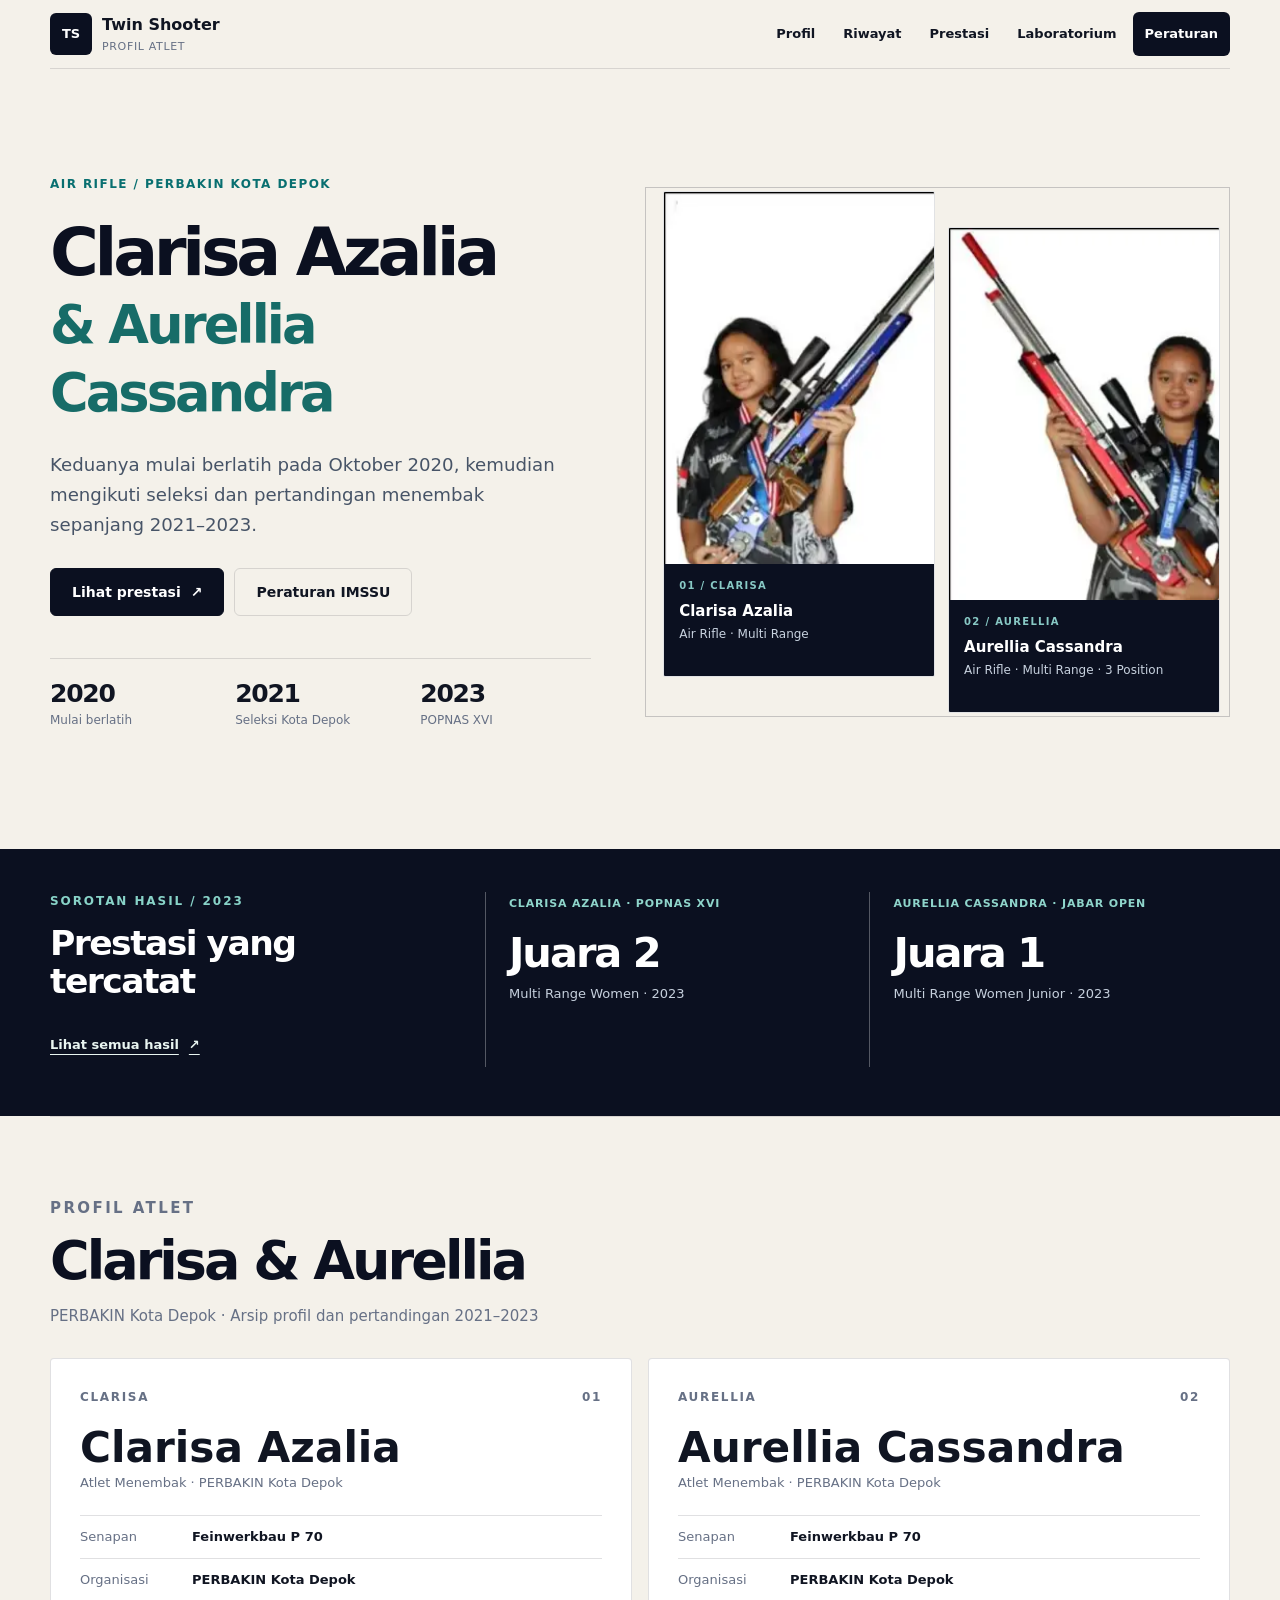
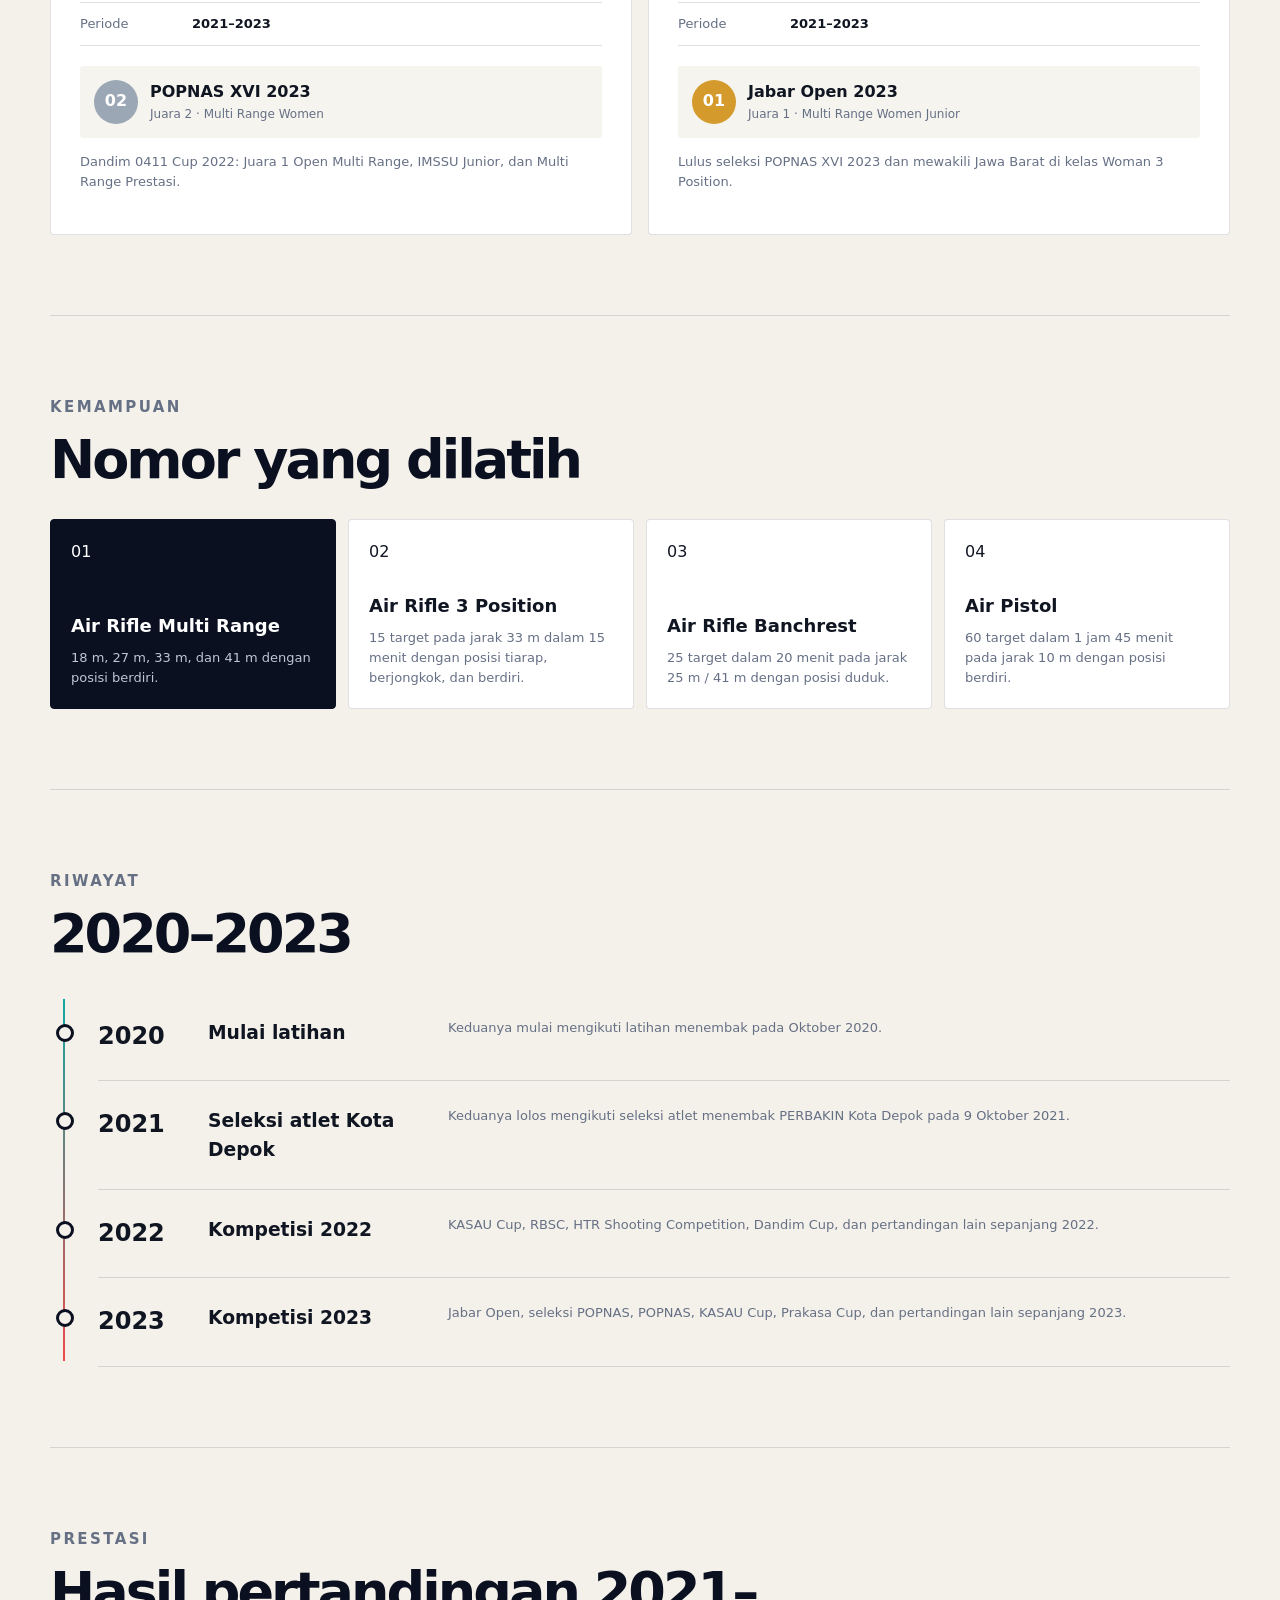
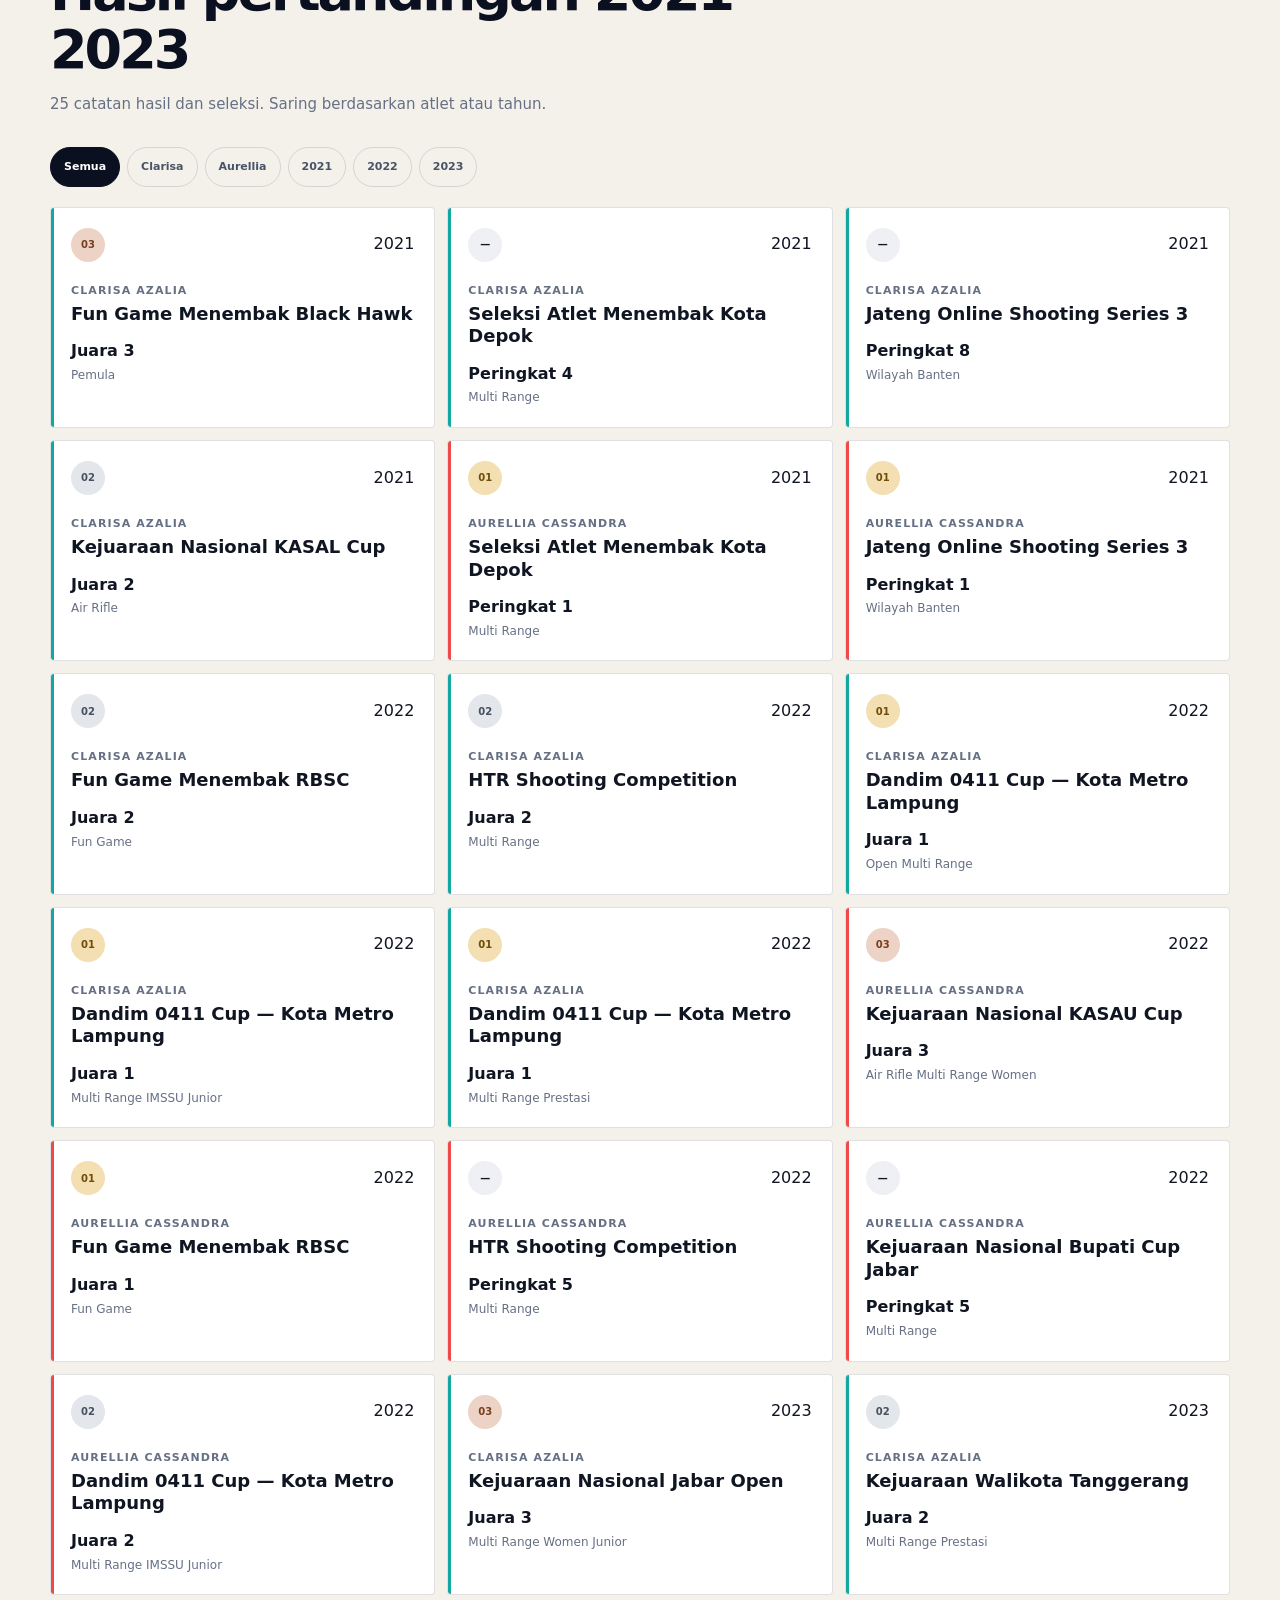
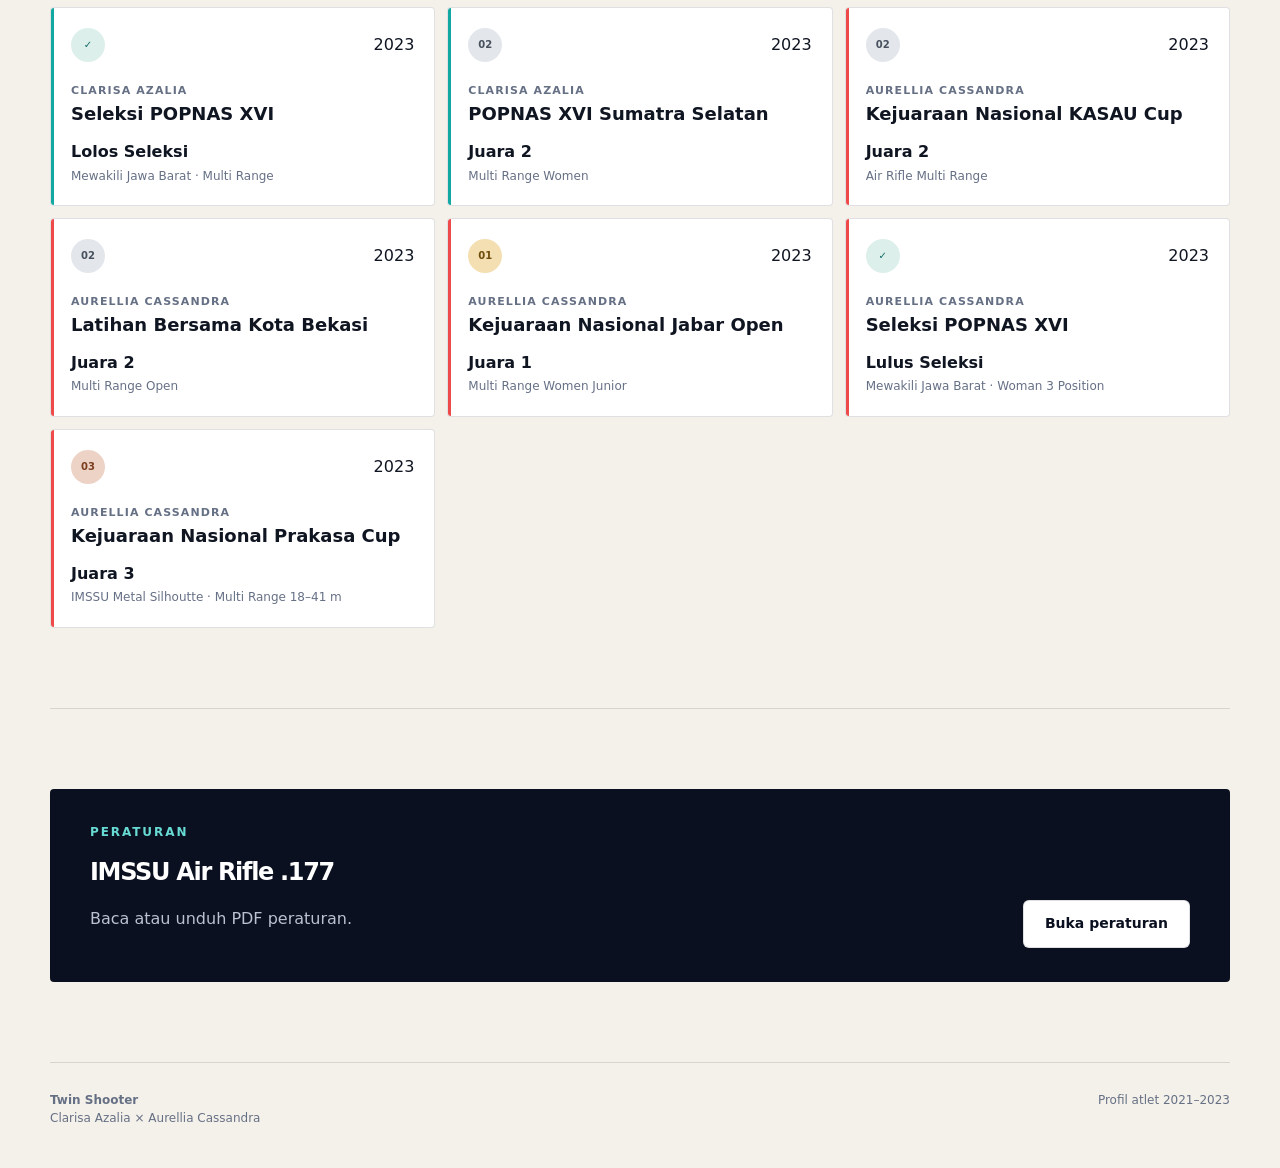
==== index.html @ f69deb71 "Add accessible Twin Shooter educational lab as a separate page" ====
<!doctype html>
<html lang="id">
<head>
  <meta charset="utf-8" />
  <meta name="viewport" content="width=device-width,initial-scale=1" />
  <meta name="theme-color" content="#0b1020" />
  <meta name="description" content="Twin Shooter — profil Clarisa Azalia dan Aurellia Cassandra, perjalanan dan prestasi Air Rifle 2021–2023." />
  <title>Twin Shooter | Clarisa Azalia &amp; Aurellia Cassandra — Air Rifle</title>
  <meta name="robots" content="index,follow,max-image-preview:large" />
  <link rel="canonical" href="https://twinshooter.vercel.app/" />
  <link rel="icon" type="image/svg+xml" href="/favicon.svg" />
  <meta property="og:type" content="website" />
  <meta property="og:locale" content="id_ID" />
  <meta property="og:site_name" content="Twin Shooter" />
  <meta property="og:title" content="Twin Shooter | Clarisa Azalia &amp; Aurellia Cassandra" />
  <meta property="og:description" content="Profil dan prestasi menembak Clarisa Azalia dan Aurellia Cassandra dari PERBAKIN Kota Depok, periode 2021–2023." />
  <meta property="og:url" content="https://twinshooter.vercel.app/" />
  <meta property="og:image" content="https://twinshooter.vercel.app/assets/twin-shooter-og.png" />
  <meta property="og:image:width" content="1200" />
  <meta property="og:image:height" content="630" />
  <meta property="og:image:alt" content="Twin Shooter — Clarisa Azalia dan Aurellia Cassandra" />
  <meta name="twitter:card" content="summary_large_image" />
  <meta name="twitter:title" content="Twin Shooter | Clarisa Azalia &amp; Aurellia Cassandra" />
  <meta name="twitter:description" content="Profil dan prestasi menembak Clarisa Azalia dan Aurellia Cassandra, periode 2021–2023." />
  <meta name="twitter:image" content="https://twinshooter.vercel.app/assets/twin-shooter-og.png" />
  <link rel="preload" as="image" type="image/webp" href="/assets/clarisa.webp" fetchpriority="high" />
  <script type="application/ld+json">{"@context":"https://schema.org","@graph":[{"@type":"WebSite","@id":"https://twinshooter.vercel.app/#website","url":"https://twinshooter.vercel.app/","name":"Twin Shooter","inLanguage":"id-ID"},{"@type":"AboutPage","@id":"https://twinshooter.vercel.app/#about","url":"https://twinshooter.vercel.app/","name":"Twin Shooter — Clarisa Azalia & Aurellia Cassandra","inLanguage":"id-ID","isPartOf":{"@id":"https://twinshooter.vercel.app/#website"},"about":[{"@id":"https://twinshooter.vercel.app/#clarisa"},{"@id":"https://twinshooter.vercel.app/#aurellia"}]},{"@type":"Person","@id":"https://twinshooter.vercel.app/#clarisa","name":"Clarisa Azalia","affiliation":{"@type":"Organization","name":"PERBAKIN Kota Depok"},"knowsAbout":"Air Rifle Multi Range"},{"@type":"Person","@id":"https://twinshooter.vercel.app/#aurellia","name":"Aurellia Cassandra","affiliation":{"@type":"Organization","name":"PERBAKIN Kota Depok"},"knowsAbout":["Air Rifle Multi Range","Air Rifle 3 Position"]}]}</script>
  <link rel="stylesheet" href="/site.css" />
  <link rel="stylesheet" href="/profile.css" />
  
</head>
<body>
  <a class="skip-link" href="#main-content">Lewati navigasi</a>
  <header class="header wrap">
    <a class="brand" href="/"><span class="mark">TS</span><span><strong>Twin Shooter</strong><small>Profil Atlet</small></span></a>
    <nav class="nav"><a href="#athletes">Profil</a><a href="#journey">Riwayat</a><a href="#achievements">Prestasi</a><a href="/lab">Laboratorium</a><a class="rules" href="/rules">Peraturan</a></nav>
  </header>

  <main id="main-content">
    <section class="hero wrap" aria-labelledby="hero-title">
      <div class="hero-copy">
        <p class="kicker">AIR RIFLE / PERBAKIN KOTA DEPOK</p>
        <h1 id="hero-title">Clarisa Azalia<br><span>&amp; Aurellia Cassandra</span></h1>
        <p class="lead">Keduanya mulai berlatih pada Oktober 2020, kemudian mengikuti seleksi dan pertandingan menembak sepanjang 2021–2023.</p>
        <div class="actions">
          <a class="btn primary" href="#achievements">Lihat prestasi <span aria-hidden="true">↗</span></a>
          <a class="btn" href="/rules">Peraturan IMSSU</a>
        </div>
        <div class="facts" aria-label="Ringkasan perjalanan atlet">
          <div><b>2020</b><span>Mulai berlatih</span></div>
          <div><b>2021</b><span>Seleksi Kota Depok</span></div>
          <div><b>2023</b><span>POPNAS XVI</span></div>
        </div>
      </div>

      <div class="duo" aria-label="Foto Clarisa dan Aurellia">
        <article class="athlete first">
          <div class="photo"><img src="/assets/clarisa.webp" width="260" height="359" fetchpriority="high" decoding="async" alt="Clarisa Azalia memegang air rifle"></div>
          <div class="cap"><span class="photo-index">01 / CLARISA</span><strong>Clarisa Azalia</strong><small>Air Rifle · Multi Range</small></div>
        </article>
        <article class="athlete">
          <div class="photo"><img src="/assets/aurellia.webp" width="260" height="359" decoding="async" alt="Aurellia Cassandra memegang air rifle"></div>
          <div class="cap"><span class="photo-index">02 / AURELLIA</span><strong>Aurellia Cassandra</strong><small>Air Rifle · Multi Range · 3 Position</small></div>
        </article>
      </div>
    </section>

    <section class="band" aria-labelledby="featured-title">
      <div class="wrap band-layout">
        <div class="band-heading">
          <p class="kicker">SOROTAN HASIL / 2023</p>
          <h2 id="featured-title">Prestasi yang tercatat</h2>
          <a class="band-link" href="#achievements">Lihat semua hasil <span aria-hidden="true">↗</span></a>
        </div>
        <div class="band-features">
          <article class="band-feature">
            <p class="feature-label">CLARISA AZALIA · POPNAS XVI</p>
            <p class="feature-result">Juara 2</p>
            <p class="feature-class">Multi Range Women · 2023</p>
          </article>
          <article class="band-feature">
            <p class="feature-label">AURELLIA CASSANDRA · JABAR OPEN</p>
            <p class="feature-result">Juara 1</p>
            <p class="feature-class">Multi Range Women Junior · 2023</p>
          </article>
        </div>
      </div>
    </section>

    <section id="athletes" class="section wrap">
      <div class="heading"><p class="kicker">PROFIL ATLET</p><h2>Clarisa &amp; Aurellia</h2><p>PERBAKIN Kota Depok · Arsip profil dan pertandingan 2021–2023</p></div>
      <div class="cards2">
        <article class="profile"><div class="top"><span>CLARISA</span><span>01</span></div><h3>Clarisa Azalia</h3><p class="role">Atlet Menembak · PERBAKIN Kota Depok</p><div class="meta"><div><span>Senapan</span><strong>Feinwerkbau P 70</strong></div><div><span>Organisasi</span><strong>PERBAKIN Kota Depok</strong></div><div><span>Periode</span><strong>2021–2023</strong></div></div><div class="highlight"><span class="medal silver">02</span><div><strong>POPNAS XVI 2023</strong><small>Juara 2 · Multi Range Women</small></div></div><p class="note">Dandim 0411 Cup 2022: Juara 1 Open Multi Range, IMSSU Junior, dan Multi Range Prestasi.</p></article>
        <article class="profile"><div class="top"><span>AURELLIA</span><span>02</span></div><h3>Aurellia Cassandra</h3><p class="role">Atlet Menembak · PERBAKIN Kota Depok</p><div class="meta"><div><span>Senapan</span><strong>Feinwerkbau P 70</strong></div><div><span>Organisasi</span><strong>PERBAKIN Kota Depok</strong></div><div><span>Periode</span><strong>2021–2023</strong></div></div><div class="highlight"><span class="medal gold">01</span><div><strong>Jabar Open 2023</strong><small>Juara 1 · Multi Range Women Junior</small></div></div><p class="note">Lulus seleksi POPNAS XVI 2023 dan mewakili Jawa Barat di kelas Woman 3 Position.</p></article>
      </div>
    </section>

    <section class="section wrap">
      <div class="heading"><p class="kicker">KEMAMPUAN</p><h2>Nomor yang dilatih</h2></div>
      <div class="disciplines">
        <article class="discipline main"><span>01</span><b>Air Rifle Multi Range</b><p>18 m, 27 m, 33 m, dan 41 m dengan posisi berdiri.</p></article>
        <article class="discipline"><span>02</span><b>Air Rifle 3 Position</b><p>15 target pada jarak 33 m dalam 15 menit dengan posisi tiarap, berjongkok, dan berdiri.</p></article>
        <article class="discipline"><span>03</span><b>Air Rifle Banchrest</b><p>25 target dalam 20 menit pada jarak 25 m / 41 m dengan posisi duduk.</p></article>
        <article class="discipline"><span>04</span><b>Air Pistol</b><p>60 target dalam 1 jam 45 menit pada jarak 10 m dengan posisi berdiri.</p></article>
      </div>
    </section>

    <section id="journey" class="section wrap">
      <div class="heading"><p class="kicker">RIWAYAT</p><h2>2020–2023</h2></div>
      <div class="journey">
        <article class="step"><b>2020</b><h3>Mulai latihan</h3><p>Keduanya mulai mengikuti latihan menembak pada Oktober 2020.</p></article>
        <article class="step"><b>2021</b><h3>Seleksi atlet Kota Depok</h3><p>Keduanya lolos mengikuti seleksi atlet menembak PERBAKIN Kota Depok pada 9 Oktober 2021.</p></article>
        <article class="step"><b>2022</b><h3>Kompetisi 2022</h3><p>KASAU Cup, RBSC, HTR Shooting Competition, Dandim Cup, dan pertandingan lain sepanjang 2022.</p></article>
        <article class="step"><b>2023</b><h3>Kompetisi 2023</h3><p>Jabar Open, seleksi POPNAS, POPNAS, KASAU Cup, Prakasa Cup, dan pertandingan lain sepanjang 2023.</p></article>
      </div>
    </section>

    <section id="achievements" class="section wrap">
      <div class="heading"><p class="kicker">PRESTASI</p><h2>Hasil pertandingan 2021–2023</h2><p>25 catatan hasil dan seleksi. Saring berdasarkan atlet atau tahun.</p></div>
      <div class="filters" role="group" aria-label="Filter prestasi"><button type="button" class="filter active" data-filter="all" aria-pressed="true">Semua</button><button type="button" class="filter" data-filter="clarisa" aria-pressed="false">Clarisa</button><button type="button" class="filter" data-filter="aurellia" aria-pressed="false">Aurellia</button><button type="button" class="filter" data-filter="2021" aria-pressed="false">2021</button><button type="button" class="filter" data-filter="2022" aria-pressed="false">2022</button><button type="button" class="filter" data-filter="2023" aria-pressed="false">2023</button></div>
      <p class="sr-only" id="results-status" role="status" aria-live="polite"></p>
      <div id="grid" class="grid">
        <article class="achievement clarisa" data-athlete="clarisa" data-year="2021">
          <div class="row"><span class="badge bronze" aria-hidden="true">03</span><span>2021</span></div>
          <p class="who">Clarisa Azalia</p><h3>Fun Game Menembak Black Hawk</h3>
          <p class="result">Juara 3</p><p class="class">Pemula</p>
        </article>
        <article class="achievement clarisa" data-athlete="clarisa" data-year="2021">
          <div class="row"><span class="badge rank" aria-hidden="true">—</span><span>2021</span></div>
          <p class="who">Clarisa Azalia</p><h3>Seleksi Atlet Menembak Kota Depok</h3>
          <p class="result">Peringkat 4</p><p class="class">Multi Range</p>
        </article>
        <article class="achievement clarisa" data-athlete="clarisa" data-year="2021">
          <div class="row"><span class="badge rank" aria-hidden="true">—</span><span>2021</span></div>
          <p class="who">Clarisa Azalia</p><h3>Jateng Online Shooting Series 3</h3>
          <p class="result">Peringkat 8</p><p class="class">Wilayah Banten</p>
        </article>
        <article class="achievement clarisa" data-athlete="clarisa" data-year="2021">
          <div class="row"><span class="badge silver" aria-hidden="true">02</span><span>2021</span></div>
          <p class="who">Clarisa Azalia</p><h3>Kejuaraan Nasional KASAL Cup</h3>
          <p class="result">Juara 2</p><p class="class">Air Rifle</p>
        </article>
        <article class="achievement aurellia" data-athlete="aurellia" data-year="2021">
          <div class="row"><span class="badge gold" aria-hidden="true">01</span><span>2021</span></div>
          <p class="who">Aurellia Cassandra</p><h3>Seleksi Atlet Menembak Kota Depok</h3>
          <p class="result">Peringkat 1</p><p class="class">Multi Range</p>
        </article>
        <article class="achievement aurellia" data-athlete="aurellia" data-year="2021">
          <div class="row"><span class="badge gold" aria-hidden="true">01</span><span>2021</span></div>
          <p class="who">Aurellia Cassandra</p><h3>Jateng Online Shooting Series 3</h3>
          <p class="result">Peringkat 1</p><p class="class">Wilayah Banten</p>
        </article>
        <article class="achievement clarisa" data-athlete="clarisa" data-year="2022">
          <div class="row"><span class="badge silver" aria-hidden="true">02</span><span>2022</span></div>
          <p class="who">Clarisa Azalia</p><h3>Fun Game Menembak RBSC</h3>
          <p class="result">Juara 2</p><p class="class">Fun Game</p>
        </article>
        <article class="achievement clarisa" data-athlete="clarisa" data-year="2022">
          <div class="row"><span class="badge silver" aria-hidden="true">02</span><span>2022</span></div>
          <p class="who">Clarisa Azalia</p><h3>HTR Shooting Competition</h3>
          <p class="result">Juara 2</p><p class="class">Multi Range</p>
        </article>
        <article class="achievement clarisa" data-athlete="clarisa" data-year="2022">
          <div class="row"><span class="badge gold" aria-hidden="true">01</span><span>2022</span></div>
          <p class="who">Clarisa Azalia</p><h3>Dandim 0411 Cup — Kota Metro Lampung</h3>
          <p class="result">Juara 1</p><p class="class">Open Multi Range</p>
        </article>
        <article class="achievement clarisa" data-athlete="clarisa" data-year="2022">
          <div class="row"><span class="badge gold" aria-hidden="true">01</span><span>2022</span></div>
          <p class="who">Clarisa Azalia</p><h3>Dandim 0411 Cup — Kota Metro Lampung</h3>
          <p class="result">Juara 1</p><p class="class">Multi Range IMSSU Junior</p>
        </article>
        <article class="achievement clarisa" data-athlete="clarisa" data-year="2022">
          <div class="row"><span class="badge gold" aria-hidden="true">01</span><span>2022</span></div>
          <p class="who">Clarisa Azalia</p><h3>Dandim 0411 Cup — Kota Metro Lampung</h3>
          <p class="result">Juara 1</p><p class="class">Multi Range Prestasi</p>
        </article>
        <article class="achievement aurellia" data-athlete="aurellia" data-year="2022">
          <div class="row"><span class="badge bronze" aria-hidden="true">03</span><span>2022</span></div>
          <p class="who">Aurellia Cassandra</p><h3>Kejuaraan Nasional KASAU Cup</h3>
          <p class="result">Juara 3</p><p class="class">Air Rifle Multi Range Women</p>
        </article>
        <article class="achievement aurellia" data-athlete="aurellia" data-year="2022">
          <div class="row"><span class="badge gold" aria-hidden="true">01</span><span>2022</span></div>
          <p class="who">Aurellia Cassandra</p><h3>Fun Game Menembak RBSC</h3>
          <p class="result">Juara 1</p><p class="class">Fun Game</p>
        </article>
        <article class="achievement aurellia" data-athlete="aurellia" data-year="2022">
          <div class="row"><span class="badge rank" aria-hidden="true">—</span><span>2022</span></div>
          <p class="who">Aurellia Cassandra</p><h3>HTR Shooting Competition</h3>
          <p class="result">Peringkat 5</p><p class="class">Multi Range</p>
        </article>
        <article class="achievement aurellia" data-athlete="aurellia" data-year="2022">
          <div class="row"><span class="badge rank" aria-hidden="true">—</span><span>2022</span></div>
          <p class="who">Aurellia Cassandra</p><h3>Kejuaraan Nasional Bupati Cup Jabar</h3>
          <p class="result">Peringkat 5</p><p class="class">Multi Range</p>
        </article>
        <article class="achievement aurellia" data-athlete="aurellia" data-year="2022">
          <div class="row"><span class="badge silver" aria-hidden="true">02</span><span>2022</span></div>
          <p class="who">Aurellia Cassandra</p><h3>Dandim 0411 Cup — Kota Metro Lampung</h3>
          <p class="result">Juara 2</p><p class="class">Multi Range IMSSU Junior</p>
        </article>
        <article class="achievement clarisa" data-athlete="clarisa" data-year="2023">
          <div class="row"><span class="badge bronze" aria-hidden="true">03</span><span>2023</span></div>
          <p class="who">Clarisa Azalia</p><h3>Kejuaraan Nasional Jabar Open</h3>
          <p class="result">Juara 3</p><p class="class">Multi Range Women Junior</p>
        </article>
        <article class="achievement clarisa" data-athlete="clarisa" data-year="2023">
          <div class="row"><span class="badge silver" aria-hidden="true">02</span><span>2023</span></div>
          <p class="who">Clarisa Azalia</p><h3>Kejuaraan Walikota Tanggerang</h3>
          <p class="result">Juara 2</p><p class="class">Multi Range Prestasi</p>
        </article>
        <article class="achievement clarisa" data-athlete="clarisa" data-year="2023">
          <div class="row"><span class="badge qualify" aria-hidden="true">✓</span><span>2023</span></div>
          <p class="who">Clarisa Azalia</p><h3>Seleksi POPNAS XVI</h3>
          <p class="result">Lolos Seleksi</p><p class="class">Mewakili Jawa Barat · Multi Range</p>
        </article>
        <article class="achievement clarisa" data-athlete="clarisa" data-year="2023">
          <div class="row"><span class="badge silver" aria-hidden="true">02</span><span>2023</span></div>
          <p class="who">Clarisa Azalia</p><h3>POPNAS XVI Sumatra Selatan</h3>
          <p class="result">Juara 2</p><p class="class">Multi Range Women</p>
        </article>
        <article class="achievement aurellia" data-athlete="aurellia" data-year="2023">
          <div class="row"><span class="badge silver" aria-hidden="true">02</span><span>2023</span></div>
          <p class="who">Aurellia Cassandra</p><h3>Kejuaraan Nasional KASAU Cup</h3>
          <p class="result">Juara 2</p><p class="class">Air Rifle Multi Range</p>
        </article>
        <article class="achievement aurellia" data-athlete="aurellia" data-year="2023">
          <div class="row"><span class="badge silver" aria-hidden="true">02</span><span>2023</span></div>
          <p class="who">Aurellia Cassandra</p><h3>Latihan Bersama Kota Bekasi</h3>
          <p class="result">Juara 2</p><p class="class">Multi Range Open</p>
        </article>
        <article class="achievement aurellia" data-athlete="aurellia" data-year="2023">
          <div class="row"><span class="badge gold" aria-hidden="true">01</span><span>2023</span></div>
          <p class="who">Aurellia Cassandra</p><h3>Kejuaraan Nasional Jabar Open</h3>
          <p class="result">Juara 1</p><p class="class">Multi Range Women Junior</p>
        </article>
        <article class="achievement aurellia" data-athlete="aurellia" data-year="2023">
          <div class="row"><span class="badge qualify" aria-hidden="true">✓</span><span>2023</span></div>
          <p class="who">Aurellia Cassandra</p><h3>Seleksi POPNAS XVI</h3>
          <p class="result">Lulus Seleksi</p><p class="class">Mewakili Jawa Barat · Woman 3 Position</p>
        </article>
        <article class="achievement aurellia" data-athlete="aurellia" data-year="2023">
          <div class="row"><span class="badge bronze" aria-hidden="true">03</span><span>2023</span></div>
          <p class="who">Aurellia Cassandra</p><h3>Kejuaraan Nasional Prakasa Cup</h3>
          <p class="result">Juara 3</p><p class="class">IMSSU Metal Silhoutte · Multi Range 18–41 m</p>
        </article>
      </div>
    </section>

    <section class="section wrap"><div class="rules-card"><div><p class="kicker">PERATURAN</p><h2>IMSSU Air Rifle .177</h2><p>Baca atau unduh PDF peraturan.</p></div><a class="btn" href="/rules">Buka peraturan</a></div></section>
  </main>

  <footer class="wrap"><div><strong>Twin Shooter</strong><br>Clarisa Azalia × Aurellia Cassandra</div><div>Profil atlet 2021–2023</div></footer>

  <script>
    const cards=Array.from(document.querySelectorAll('#grid .achievement'));
    const buttons=Array.from(document.querySelectorAll('.filter'));
    const status=document.getElementById('results-status');
    function applyFilter(filter){
      let visible=0;
      for(const card of cards){
        const match=filter==='all'||card.dataset.athlete===filter||card.dataset.year===filter;
        card.hidden=!match;
        if(match)visible++;
      }
      for(const button of buttons){
        const active=button.dataset.filter===filter;
        button.classList.toggle('active',active);
        button.setAttribute('aria-pressed',String(active));
      }
      status.textContent=visible+' hasil pertandingan ditampilkan.';
    }
    buttons.forEach(button=>button.addEventListener('click',()=>applyFilter(button.dataset.filter)));
    applyFilter('all');
    // Timeline motion is decorative: milestones are always readable.
    const timeline = document.querySelector('.journey');
    if (timeline &&
        !window.matchMedia('(prefers-reduced-motion: reduce)').matches &&
        'IntersectionObserver' in window) {
      const observer = new IntersectionObserver((entries) => {
        if (!entries.some((entry) => entry.isIntersecting)) return;
        timeline.classList.add('motion-active');
        observer.disconnect();
      }, {threshold: .12});
      observer.observe(timeline);
      timeline.classList.add('motion-pending');
    }
  </script>
</body>
</html>
---- site.css ----
:root{
  color-scheme:light;
  --ink:#0b1020;--paper:#f4f1ea;--card:#fff;--text:#101522;
  --muted:#667085;--line:rgba(16,21,34,.13);
  --teal:#12a8a2;--red:#ef4a4a;--gold:#d59a2c;
  --silver:#9ca7b5;--bronze:#b56d42;
  font-family:Inter,ui-sans-serif,system-ui,-apple-system,BlinkMacSystemFont,"Segoe UI",sans-serif;
}
:where(a,button,summary):focus-visible{outline:3px solid #087f82;outline-offset:3px}
.skip-link{position:absolute;z-index:1000;top:8px;left:8px;transform:translateY(-140%);background:var(--ink);color:#fff;border-radius:10px;padding:12px 16px;font-weight:700;text-decoration:none}
.skip-link:focus{transform:translateY(0)}
.sr-only{position:absolute!important;width:1px;height:1px;padding:0;margin:-1px;overflow:hidden;clip:rect(0,0,0,0);white-space:nowrap;border:0}
[hidden]{display:none!important}
---- profile.css ----
*{box-sizing:border-box}html{scroll-behavior:smooth}body{margin:0;background:var(--paper);color:var(--text);line-height:1.55}a{color:inherit}img{display:block;max-width:100%}button{font:inherit}.wrap{width:min(1200px,calc(100% - 28px));margin:auto}.header{position:sticky;top:10px;z-index:50;margin-top:10px;padding:10px 12px;border:1px solid rgba(255,255,255,.7);border-radius:18px;background:rgba(244,241,234,.88);backdrop-filter:blur(16px);display:flex;justify-content:space-between;align-items:center;box-shadow:0 10px 30px rgba(11,16,32,.06)}.brand{display:flex;align-items:center;gap:10px;text-decoration:none}.mark{width:42px;height:42px;border-radius:13px;background:var(--ink);color:#fff;display:grid;place-items:center;font-weight:800;font-size:13px}.brand strong{display:block}.brand small{display:block;color:var(--muted);font-size:9px;letter-spacing:.12em;text-transform:uppercase}.nav{display:flex;gap:4px}.nav a{min-height:42px;padding:0 12px;border-radius:11px;display:flex;align-items:center;text-decoration:none;font-size:12px;font-weight:750}.nav a:hover{background:rgba(11,16,32,.06)}.nav .rules{background:var(--ink);color:#fff}.hero{min-height:calc(100vh - 74px);padding:58px 0 72px;display:grid;grid-template-columns:.92fr 1.08fr;gap:48px;align-items:center}.kicker{margin:0 0 12px;color:var(--teal);font-size:10px;font-weight:800;letter-spacing:.16em;text-transform:uppercase}.hero h1,.section h2{font-family:inherit;font-weight:850;letter-spacing:-.055em;color:var(--ink)}.hero h1{margin:0;font-size:clamp(40px,4.9vw,68px);line-height:1.04;overflow-wrap:break-word}.hero h1 span{color:#166b68}.lead{max-width:650px;margin:24px 0 0;color:#475467;font-size:clamp(16px,1.7vw,20px)}.actions{display:flex;gap:10px;flex-wrap:wrap;margin-top:28px}.btn{min-height:48px;padding:0 18px;border-radius:13px;display:inline-flex;align-items:center;justify-content:center;text-decoration:none;font-weight:800;font-size:13px;border:1px solid var(--line)}.btn.primary{background:var(--ink);color:#fff;border-color:var(--ink)}.facts{display:flex;gap:30px;margin:38px 0 0}.facts div{min-width:95px}.facts b{display:block;font-size:26px;line-height:1}.facts span{color:var(--muted);font-size:11px}.duo{position:relative;display:grid;grid-template-columns:1fr 1fr;gap:12px;align-items:end;min-height:600px}.duo:before{content:"";position:absolute;inset:7% 4% 2%;border-radius:48% 52% 43% 57%/54% 41% 59% 46%;background:linear-gradient(135deg,#d8efec,#eee5dc 50%,#f0dede)}.athlete{position:relative;z-index:1;border-radius:28px;overflow:hidden;background:#fff;box-shadow:0 20px 60px rgba(11,16,32,.13)}.athlete.first{transform:translateY(-28px)}.photo{aspect-ratio:.73;overflow:hidden;background:#fff}.photo img{width:100%;height:100%;object-fit:cover;object-position:center top}.cap{padding:15px;background:rgba(11,16,32,.97);color:#fff}.cap strong{display:block;font-size:15px}.cap small{color:#bcc3d0;font-size:9px}.band{background:var(--ink);color:#fff}.band .wrap{padding:68px 0}.section{padding:90px 0}.heading{max-width:760px;margin-bottom:34px}.heading h2{margin:0;font-size:clamp(34px,5vw,62px);line-height:1}.heading p{color:var(--muted);font-size:14px}.cards2{display:grid;grid-template-columns:1fr 1fr;gap:16px}.profile{padding:26px;border:1px solid var(--line);border-radius:24px;background:#fff;box-shadow:0 16px 44px rgba(11,16,32,.07)}.profile .top{display:flex;justify-content:space-between;color:var(--muted);font-size:10px;font-weight:800;letter-spacing:.14em}.profile h3{margin:28px 0 4px;font-size:clamp(30px,4vw,48px);line-height:1}.role{margin:0;color:var(--muted);font-size:13px}.meta{margin-top:22px;border-top:1px solid var(--line)}.meta div{display:grid;grid-template-columns:100px 1fr;gap:12px;padding:11px 0;border-bottom:1px solid var(--line);font-size:12px}.meta span:first-child{color:var(--muted)}.highlight{margin-top:20px;padding:14px;border-radius:16px;background:#f6f7f9;display:flex;gap:12px;align-items:center}.medal{width:44px;height:44px;border-radius:50%;display:grid;place-items:center;color:#fff;font-weight:800}.gold{background:var(--gold)}.silver{background:var(--silver)}.highlight small{display:block;color:var(--muted);font-size:10px}.note{margin-top:14px;color:var(--muted);font-size:11px}.disciplines{display:grid;grid-template-columns:repeat(4,1fr);gap:12px}.discipline{min-height:190px;padding:20px;border-radius:20px;border:1px solid var(--line);background:rgba(255,255,255,.58);display:flex;flex-direction:column}.discipline.main{background:var(--ink);color:#fff;border-color:var(--ink)}.discipline b{margin-top:auto;font-size:18px}.discipline p{margin:8px 0 0;color:var(--muted);font-size:11px}.discipline.main p{color:#bfc6d2}.journey{position:relative;padding-left:48px}.journey:before{content:"";position:absolute;left:13px;top:6px;bottom:6px;width:2px;background:rgba(11,16,32,.16)}.step{position:relative;display:grid;grid-template-columns:90px 220px 1fr;gap:20px;padding:25px 0;border-bottom:1px solid var(--line)}.step:before{content:"";position:absolute;left:-42px;top:31px;width:12px;height:12px;border-radius:50%;background:var(--paper);border:3px solid var(--ink)}.step b{font-size:24px}.step h3{margin:0}.step p{margin:0;color:var(--muted);font-size:12px}.filters{display:flex;gap:7px;flex-wrap:wrap;margin-bottom:20px}.filter{min-height:40px;padding:0 13px;border-radius:999px;border:1px solid var(--line);background:transparent;color:#475467;font-weight:800;font-size:11px;cursor:pointer}.filter.active{background:var(--ink);color:#fff;border-color:var(--ink)}.grid{display:grid;grid-template-columns:repeat(3,1fr);gap:12px}.achievement{position:relative;min-height:210px;padding:18px;border:1px solid var(--line);border-radius:18px;background:#fff;overflow:hidden}.achievement:before{content:"";position:absolute;left:0;top:0;bottom:0;width:4px;background:var(--teal)}.achievement.aurellia:before{background:var(--red)}.badge{width:34px;height:34px;border-radius:50%;display:grid;place-items:center;background:#eef0f3;font-weight:800;font-size:10px}.badge.gold{background:#f3dfb1;color:#6f4d0b}.badge.silver{background:#e3e7eb;color:#48515e}.badge.bronze{background:#ecd3c6;color:#7b3e20}.badge.qualify{background:#dcefeb;color:#126b66}.row{display:flex;justify-content:space-between;align-items:center}.who{margin:24px 0 4px;color:var(--muted);font-size:9px;font-weight:800;letter-spacing:.1em;text-transform:uppercase}.achievement h3{margin:0;font-size:17px;line-height:1.15}.result{margin:14px 0 2px;font-weight:800}.class{margin:0;color:var(--muted);font-size:10px}.rules-card{padding:38px;border-radius:28px;background:var(--ink);color:#fff;display:flex;justify-content:space-between;align-items:end;gap:24px}.rules-card h2{margin:0;color:#fff}.rules-card p{max-width:620px;color:#bac2d0}.rules-card .btn{background:#fff;color:var(--ink)}footer{padding:28px 0 40px;border-top:1px solid var(--line);display:flex;justify-content:space-between;gap:20px;color:var(--muted);font-size:10px}
    @media(max-width:900px){.hero{grid-template-columns:1fr}.duo{min-height:540px;max-width:720px}.disciplines{grid-template-columns:1fr 1fr}.grid{grid-template-columns:1fr 1fr}.step{grid-template-columns:80px 180px 1fr}}
    @media(max-width:680px){.wrap{width:min(100% - 18px,1200px)}.header{top:6px;margin-top:6px}.brand small{display:none}.hero{padding:44px 0 60px}.hero h1{font-size:clamp(35px,9.4vw,49px)}.actions{display:grid}.btn{width:100%}.facts{display:grid;grid-template-columns:repeat(3,1fr);gap:8px}.duo{min-height:430px;gap:7px}.athlete{border-radius:18px}.athlete.first{transform:translateY(-16px)}.cap{padding:9px}.cap strong{font-size:11px}.cap small{font-size:7px}.section{padding:66px 0}.cards2,.disciplines,.grid{grid-template-columns:1fr}.discipline{min-height:150px}.step{grid-template-columns:1fr;gap:5px}.rules-card{align-items:flex-start;flex-direction:column;padding:26px}footer{flex-direction:column}}
    @media(prefers-reduced-motion:reduce){html{scroll-behavior:auto}}
/* Mobile navigation retains every section link. */
@media(max-width:680px){
  .header{flex-wrap:wrap;gap:7px;padding:10px}
  .header .brand{min-height:36px}
  .header .nav{order:2;display:flex;gap:3px;width:100%;overflow-x:auto;scrollbar-width:thin;justify-content:space-between}
  .header .nav a{display:flex;flex:0 0 auto;min-height:40px;padding:0 9px;font-size:11px}
  .cap strong{font-size:12px}.cap small{font-size:11px}
  .achievement{min-height:0;padding:17px}
  .who{font-size:11px;margin-top:17px}.class{font-size:12px}
  .facts span{font-size:12px}.step p{font-size:14px}
  .discipline p,.note,.highlight small{font-size:13px}
  .meta div{font-size:13px}
  .filters{position:relative}
  .filter{min-height:44px;font-size:13px}
}
@media(min-width:681px) and (max-width:1050px){.hero{gap:26px}.hero h1{font-size:clamp(40px,4.6vw,60px)}}
@media(min-width:1051px){.hero{gap:38px}}
.achievement[hidden]{display:none!important}

/* Readable supporting text and accessible contrast. */
.kicker{font-size:12px;color:#086f70}
.band .kicker,.rules-card .kicker{color:#67dad3}
.brand small{font-size:11px}
.profile .top{font-size:12px}
.meta div,.note,.discipline p,.step p{font-size:13px}
.highlight small,.class,.cap small,.facts span{font-size:12px}
.who{font-size:11px}
.heading p{font-size:15px}
footer{font-size:12px}
@media(max-width:680px){
  .header .nav a{font-size:12px;padding-inline:8px}
  .cap small{font-size:12px}
  .step p{font-size:14px}
  .heading p{font-size:15px}
}

/* Controlled motion: purposeful, one-time, and never required to read content. */
.journey::after{
  content:"";
  position:absolute;
  left:13px;
  top:6px;
  bottom:6px;
  width:2px;
  background:linear-gradient(to bottom,var(--teal),var(--red));
  transform-origin:top center;
  pointer-events:none;
  z-index:0;
}
.journey .step{z-index:1}

@keyframes ts-hero-enter {
  from{opacity:0;transform:translateY(10px)}
  to{opacity:1;transform:translateY(0)}
}
@keyframes ts-photo-enter {
  from{opacity:.55;transform:translateY(8px) scale(1.01)}
  to{opacity:1;transform:translateY(0) scale(1)}
}
@media(prefers-reduced-motion:no-preference){
  .hero .kicker{animation:ts-hero-enter 380ms ease-out both}
  .hero h1{animation:ts-hero-enter 480ms cubic-bezier(.2,.7,.2,1) 60ms both}
  .hero .lead{animation:ts-hero-enter 480ms ease-out 150ms both}
  .hero .actions,.hero .facts{animation:ts-hero-enter 450ms ease-out 210ms both}
  .hero .duo .athlete:first-child .photo img{animation:ts-photo-enter 580ms ease-out 170ms both}
  .hero .duo .athlete:last-child .photo img{animation:ts-photo-enter 580ms ease-out 290ms both}
  .journey.motion-pending::after{transform:scaleY(0)}
  .journey.motion-pending.motion-active::after{
    transform:scaleY(1);
    transition:transform 850ms cubic-bezier(.2,.7,.2,1);
  }
  .filter{transition:background-color 160ms ease,color 160ms ease,border-color 160ms ease}
  .filter:hover:not(.active){background:#e9eeed;border-color:rgba(11,16,32,.23)}
}


/*
 * Precision Editorial (2026)
 * Refines the established portfolio layout without replacing content,
 * images, interaction or the existing restrained motion.
 */
.wrap{width:min(1180px,calc(100% - 48px))}
.header{
  top:0;
  margin-top:0;
  padding:12px 0;
  border:0;
  border-bottom:1px solid var(--line);
  border-radius:0;
  background:rgba(244,241,234,.96);
  box-shadow:none;
}
.header .brand small{letter-spacing:.06em}
.header .mark{border-radius:6px}
.header .nav a{min-height:44px;font-size:13px}
.header .nav .rules{border-radius:6px}
main section[id]{scroll-margin-top:110px}

.hero{
  min-height:min(780px,calc(100svh - 72px));
  grid-template-columns:minmax(0,1fr) minmax(0,1.08fr);
  align-items:center;
  column-gap:clamp(30px,4.2vw,64px);
  padding:64px 0 78px;
}
.hero-copy{min-width:0;max-width:580px}
.hero .kicker{margin-bottom:24px;letter-spacing:.12em}
.hero h1{
  font-size:clamp(48px,5.2vw,72px);
  line-height:1.025;
  letter-spacing:-.064em;
  font-weight:800;
  overflow-wrap:normal;
}
.hero h1 span{
  display:inline;
  font-size:.79em;
  letter-spacing:-.055em;
  color:#176c68;
}
.hero .lead{
  margin-top:27px;
  max-width:510px;
  color:#475467;
  font-size:clamp(16px,1.42vw,19px);
  line-height:1.65;
}
.hero .actions{margin-top:29px}
.btn{
  min-height:48px;
  gap:10px;
  border-radius:6px;
  padding:0 21px;
  font-size:14px;
  font-weight:750;
}
.btn:focus-visible,.band-link:focus-visible{outline:3px solid #087f82;outline-offset:4px}
.facts{
  margin:42px 0 0;
  padding-top:22px;
  display:grid;
  grid-template-columns:repeat(3,minmax(0,1fr));
  gap:14px;
  border-top:1px solid var(--line);
}
.facts div{min-width:0}
.facts b{font-size:25px;letter-spacing:-.05em}
.facts span{display:block;margin-top:6px;font-size:12px;line-height:1.35}

.duo{
  min-height:0;
  padding:22px 10px 22px 18px;
  gap:13px;
  align-items:center;
}
.duo::before{content:none}
.duo::after{
  content:"";
  position:absolute;
  inset:0 0 0 0;
  border:1px solid rgba(11,16,32,.2);
  pointer-events:none;
  z-index:0;
}
.duo .athlete{
  border:1px solid rgba(11,16,32,.12);
  border-radius:2px;
  box-shadow:none;
  min-width:0;
}
.duo .athlete.first{transform:translateY(-18px)}
.duo .athlete:last-child{transform:translateY(18px)}
.photo{aspect-ratio:260 / 359;background:#e7e5df}
.photo img{object-position:center top}
.cap{
  min-height:112px;
  background:#0b1020;
  padding:16px 15px 17px;
}
.cap .photo-index{
  display:block;
  margin-bottom:11px;
  color:#88c9c5;
  font-size:10px;
  line-height:1.1;
  font-weight:750;
  letter-spacing:.13em;
}
.cap strong{font-size:15px;line-height:1.25}
.cap small{display:block;margin-top:5px;color:#c8d2df;font-size:12px;line-height:1.35}

/* Featured results are a navigational summary, not extra claims. */
.band{background:#0b1020}
.band .wrap{
  padding:43px 0 49px;
  display:grid;
  grid-template-columns:minmax(0,.68fr) minmax(0,1.32fr);
  gap:clamp(28px,4vw,56px);
}
.band-heading h2{
  margin:0 0 22px;
  max-width:300px;
  color:#fff;
  font-size:clamp(25px,2.7vw,36px);
  line-height:1.12;
  letter-spacing:-.045em;
}
.band .kicker{font-size:12px;margin-bottom:13px;color:#88d3c8}
.band-link{
  display:inline-flex;
  align-items:center;
  gap:10px;
  min-height:44px;
  color:#e9f5f1;
  text-underline-offset:5px;
  font-size:13px;
  font-weight:700;
}
.band-features{display:grid;grid-template-columns:repeat(2,minmax(0,1fr));gap:24px}
.band-feature{
  padding:4px 0 0 23px;
  border-left:1px solid rgba(255,255,255,.3);
  min-width:0;
}
.band-feature p{margin:0}
.band-feature .feature-label{
  font-size:11px;
  font-weight:750;
  letter-spacing:.075em;
  color:#8fd5cb;
  line-height:1.5;
}
.band-feature .feature-result{
  margin-top:19px;
  font-size:clamp(29px,3.25vw,46px);
  line-height:1;
  font-weight:800;
  color:#fff;
  letter-spacing:-.05em;
}
.band-feature .feature-class{
  margin-top:11px;
  font-size:13px;
  line-height:1.55;
  color:#c6d0dd;
}

.section{padding:80px 0;border-top:1px solid var(--line)}
.heading{max-width:780px;margin-bottom:30px}
.heading h2{font-size:clamp(35px,4.3vw,54px);line-height:1.07}
.heading p{line-height:1.55}
.profile{
  padding:29px;
  border-radius:4px;
  box-shadow:none;
}
.profile h3{margin-top:20px;font-size:clamp(30px,3.3vw,44px)}
.highlight{border-radius:3px;background:#f5f4ef}
.discipline{border-radius:4px;background:#fff}
.discipline.main{background:#0b1020}
.achievement{min-height:190px;border-radius:4px;padding:20px}
.achievement::before{width:3px}
.achievement h3{font-size:18px;line-height:1.25}
.achievement .who{margin-top:20px}
.rules-card{border-radius:4px;padding:34px 40px}
footer{font-size:12px}

@media(max-width:1050px){
  .hero{column-gap:28px}
  .hero h1{font-size:clamp(45px,4.75vw,62px)}
}
@media(max-width:900px){
  .hero{min-height:0;grid-template-columns:1fr;padding:48px 0 68px;gap:32px}
  .hero-copy{max-width:680px}
  .hero h1{font-size:clamp(48px,6.7vw,66px)}
  .duo{max-width:660px;width:100%;margin:0 auto}
  .band .wrap{grid-template-columns:1fr;gap:26px}
  .band-heading h2{max-width:none}
}
@media(max-width:680px){
  .wrap{width:min(100% - 32px,1180px)}
  .header{top:0;margin-top:0;padding:10px 0}
  .header .nav a{min-height:44px;padding-inline:9px;font-size:12px}
  .hero{gap:28px;padding:39px 0 49px}
  .hero .kicker{font-size:11px;margin-bottom:18px}
  .hero h1{font-size:clamp(36px,9.4vw,52px);line-height:1.065;letter-spacing:-.052em}
  .hero h1 span{font-size:.85em}
  .hero .lead{margin-top:19px;font-size:16px;line-height:1.6}
  .hero .actions{margin-top:22px}
  .facts{margin-top:30px;padding-top:17px;gap:8px}
  .facts b{font-size:22px}
  .facts span{font-size:11px;line-height:1.35}
  .duo{gap:8px;padding:10px 5px 13px}
  .duo .athlete.first{transform:translateY(-7px)}
  .duo .athlete:last-child{transform:translateY(7px)}
  .cap{padding:12px 10px 13px;min-height:112px}
  .cap .photo-index{font-size:9px;margin-bottom:8px;letter-spacing:.08em}
  .cap strong{font-size:12px}
  .cap small{font-size:10px;line-height:1.3;margin-top:4px}
  .band .wrap{padding:34px 0 38px;gap:19px}
  .band-heading h2{font-size:30px;margin-bottom:10px}
  .band-features{grid-template-columns:1fr;gap:21px}
  .band-feature{padding-left:16px}
  .band-feature .feature-result{margin-top:10px;font-size:36px}
  .section{padding:61px 0}
  .heading h2{font-size:clamp(33px,8vw,44px)}
  .profile{padding:23px}
  .achievement{padding:18px;min-height:0}
  .rules-card{padding:27px 24px}
}
@media(max-width:360px){
  .hero h1{font-size:35px}
  .cap strong{font-size:11px}
  .cap small{font-size:9px}
}
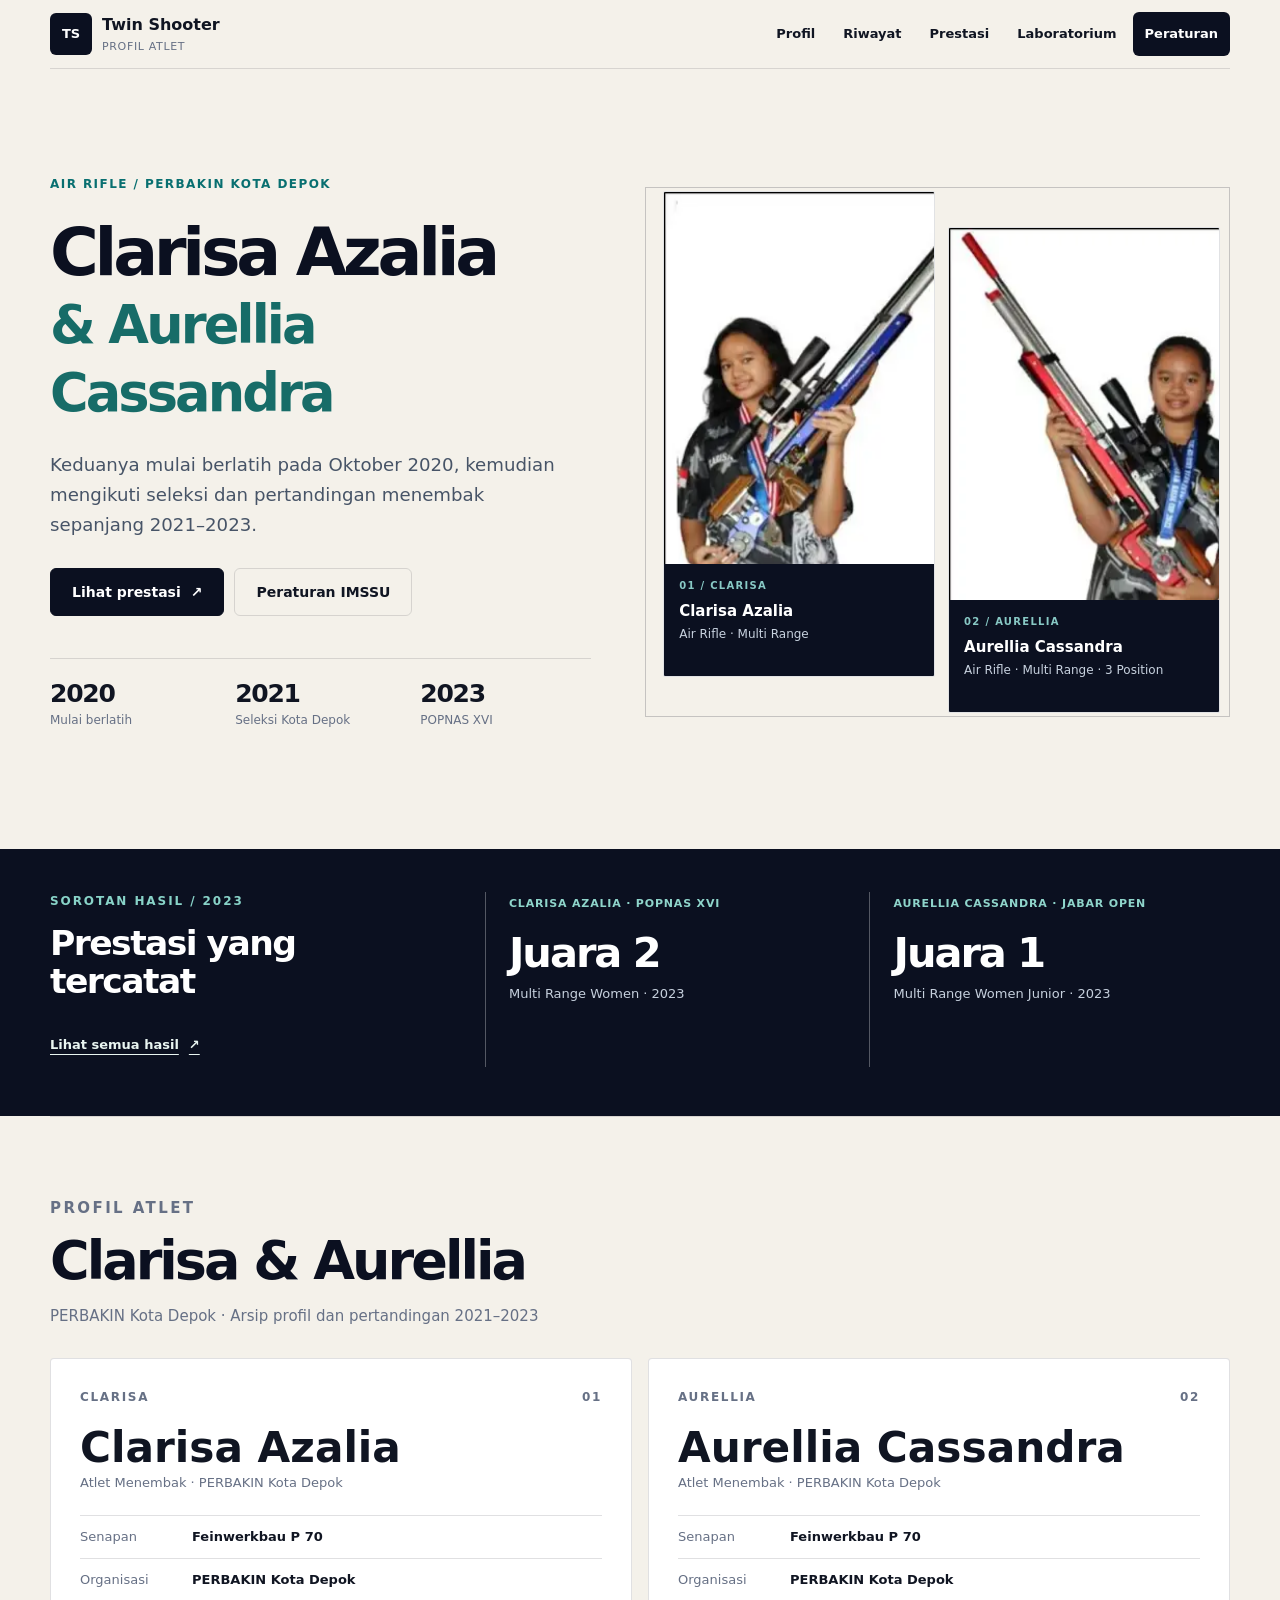
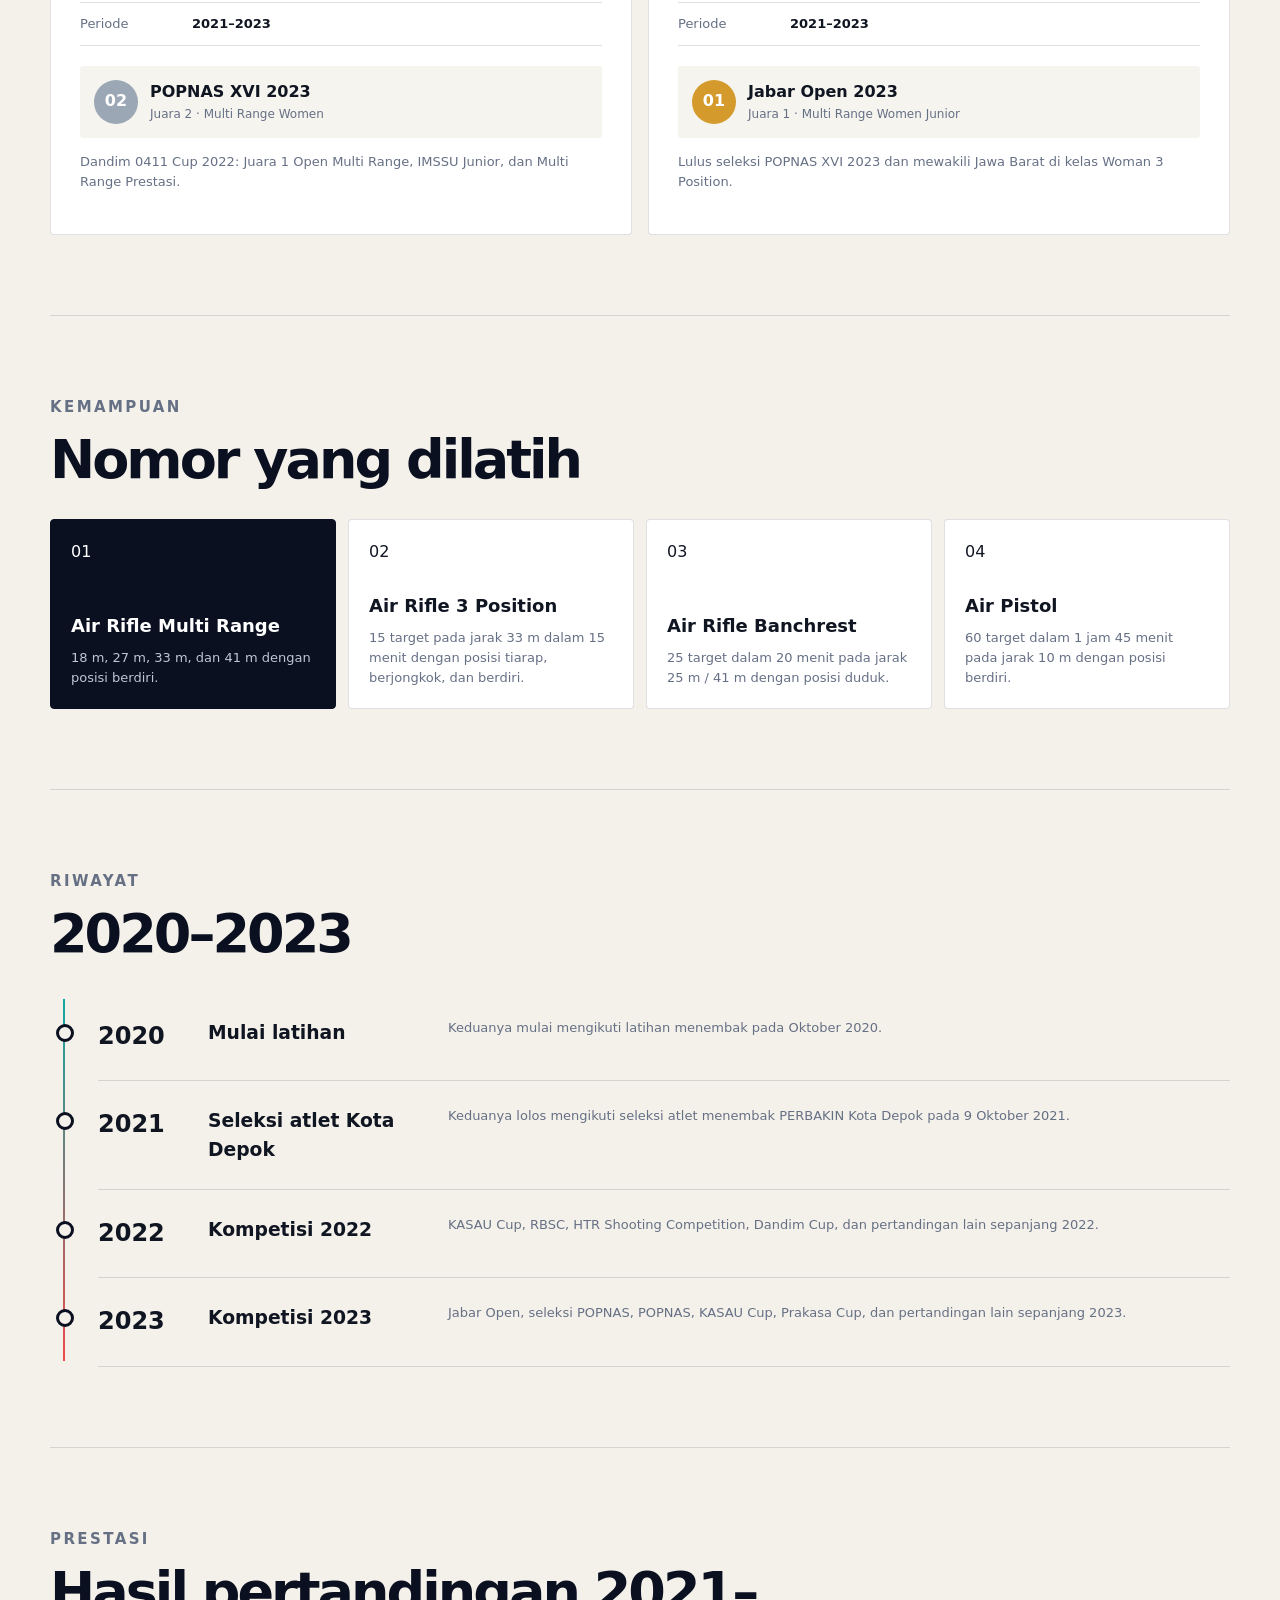
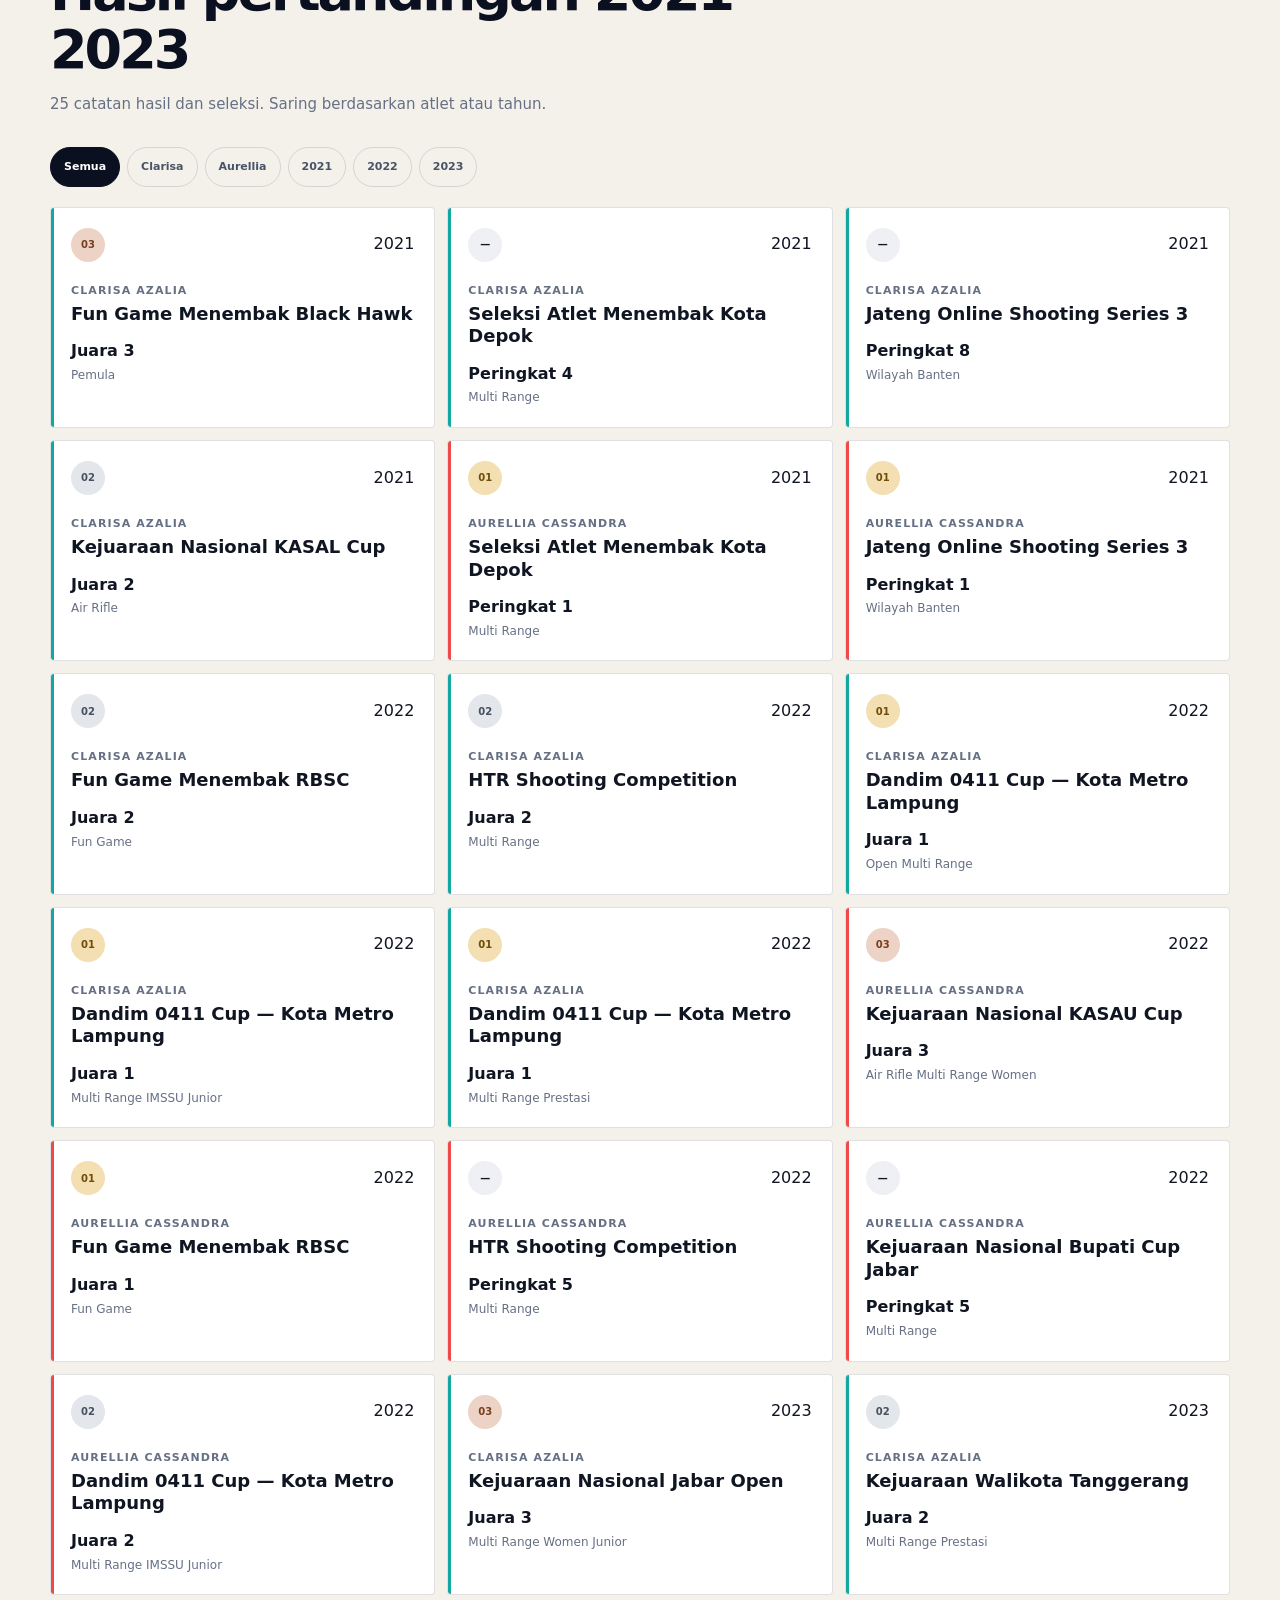
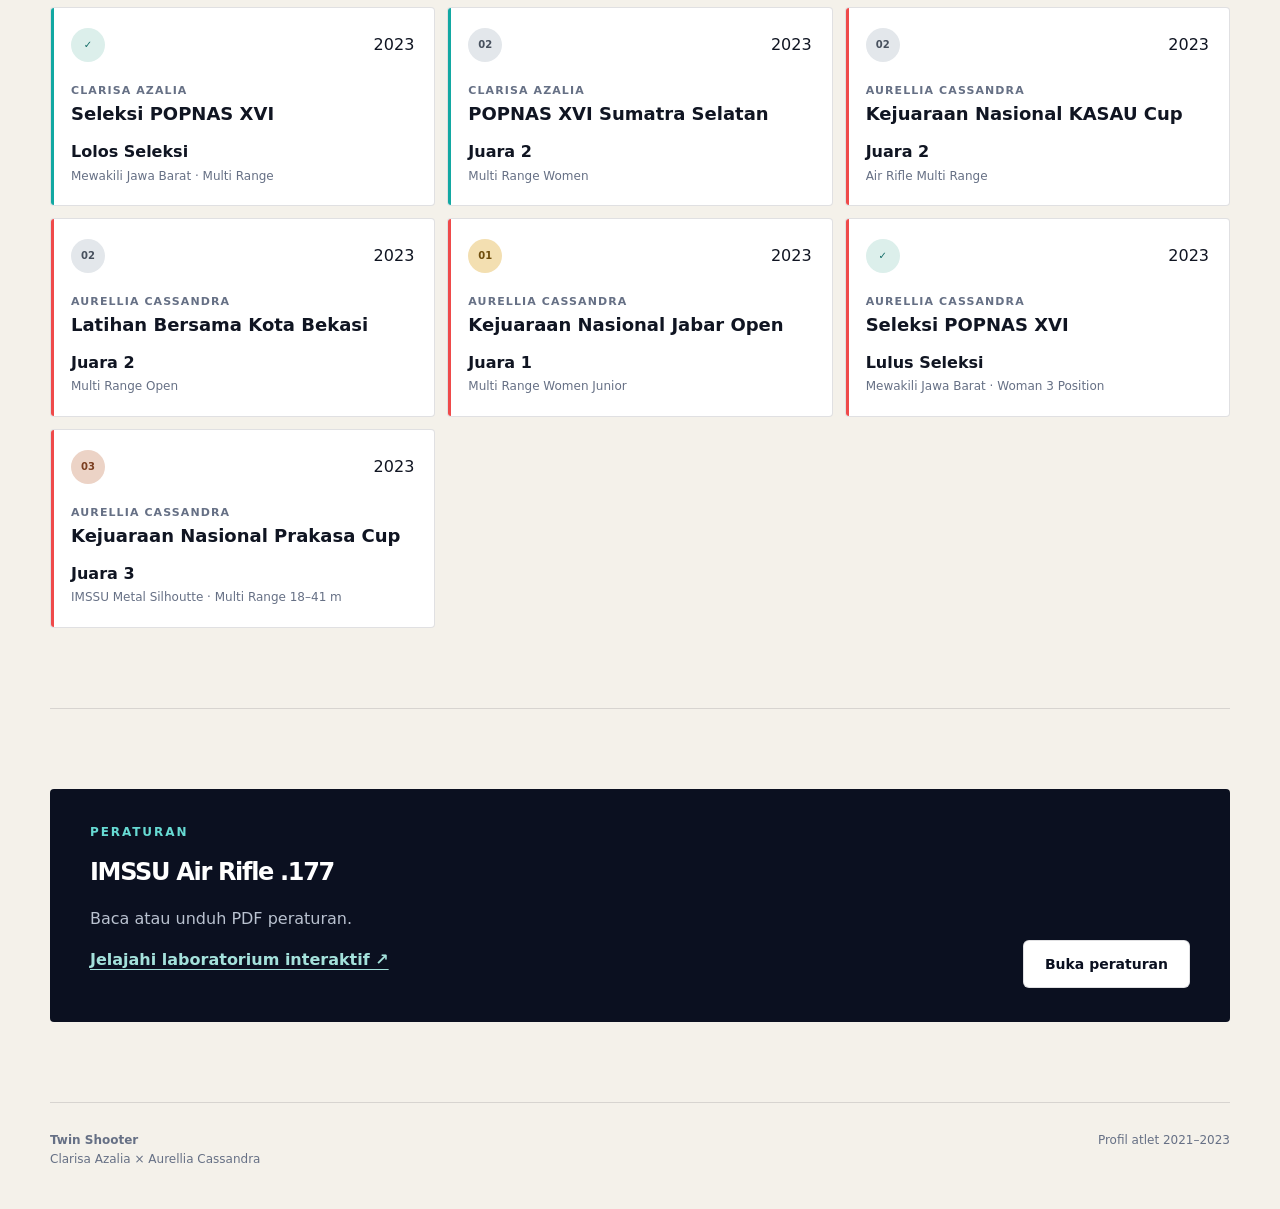
==== commit b7dd4a9e: "Make laboratory navigation more accessible across screen sizes" ====
--- a/index.html
+++ b/index.html
@@ -248,7 +248,7 @@
       </div>
     </section>
 
-    <section class="section wrap"><div class="rules-card"><div><p class="kicker">PERATURAN</p><h2>IMSSU Air Rifle .177</h2><p>Baca atau unduh PDF peraturan.</p></div><a class="btn" href="/rules">Buka peraturan</a></div></section>
+    <section class="section wrap"><div class="rules-card"><div><p class="kicker">PERATURAN</p><h2>IMSSU Air Rifle .177</h2><p>Baca atau unduh PDF peraturan.</p><p><a href="/lab" style="color:#a4e1db;text-underline-offset:4px;font-weight:750">Jelajahi laboratorium interaktif ↗</a></p></div><a class="btn" href="/rules">Buka peraturan</a></div></section>
   </main>
 
   <footer class="wrap"><div><strong>Twin Shooter</strong><br>Clarisa Azalia × Aurellia Cassandra</div><div>Profil atlet 2021–2023</div></footer>
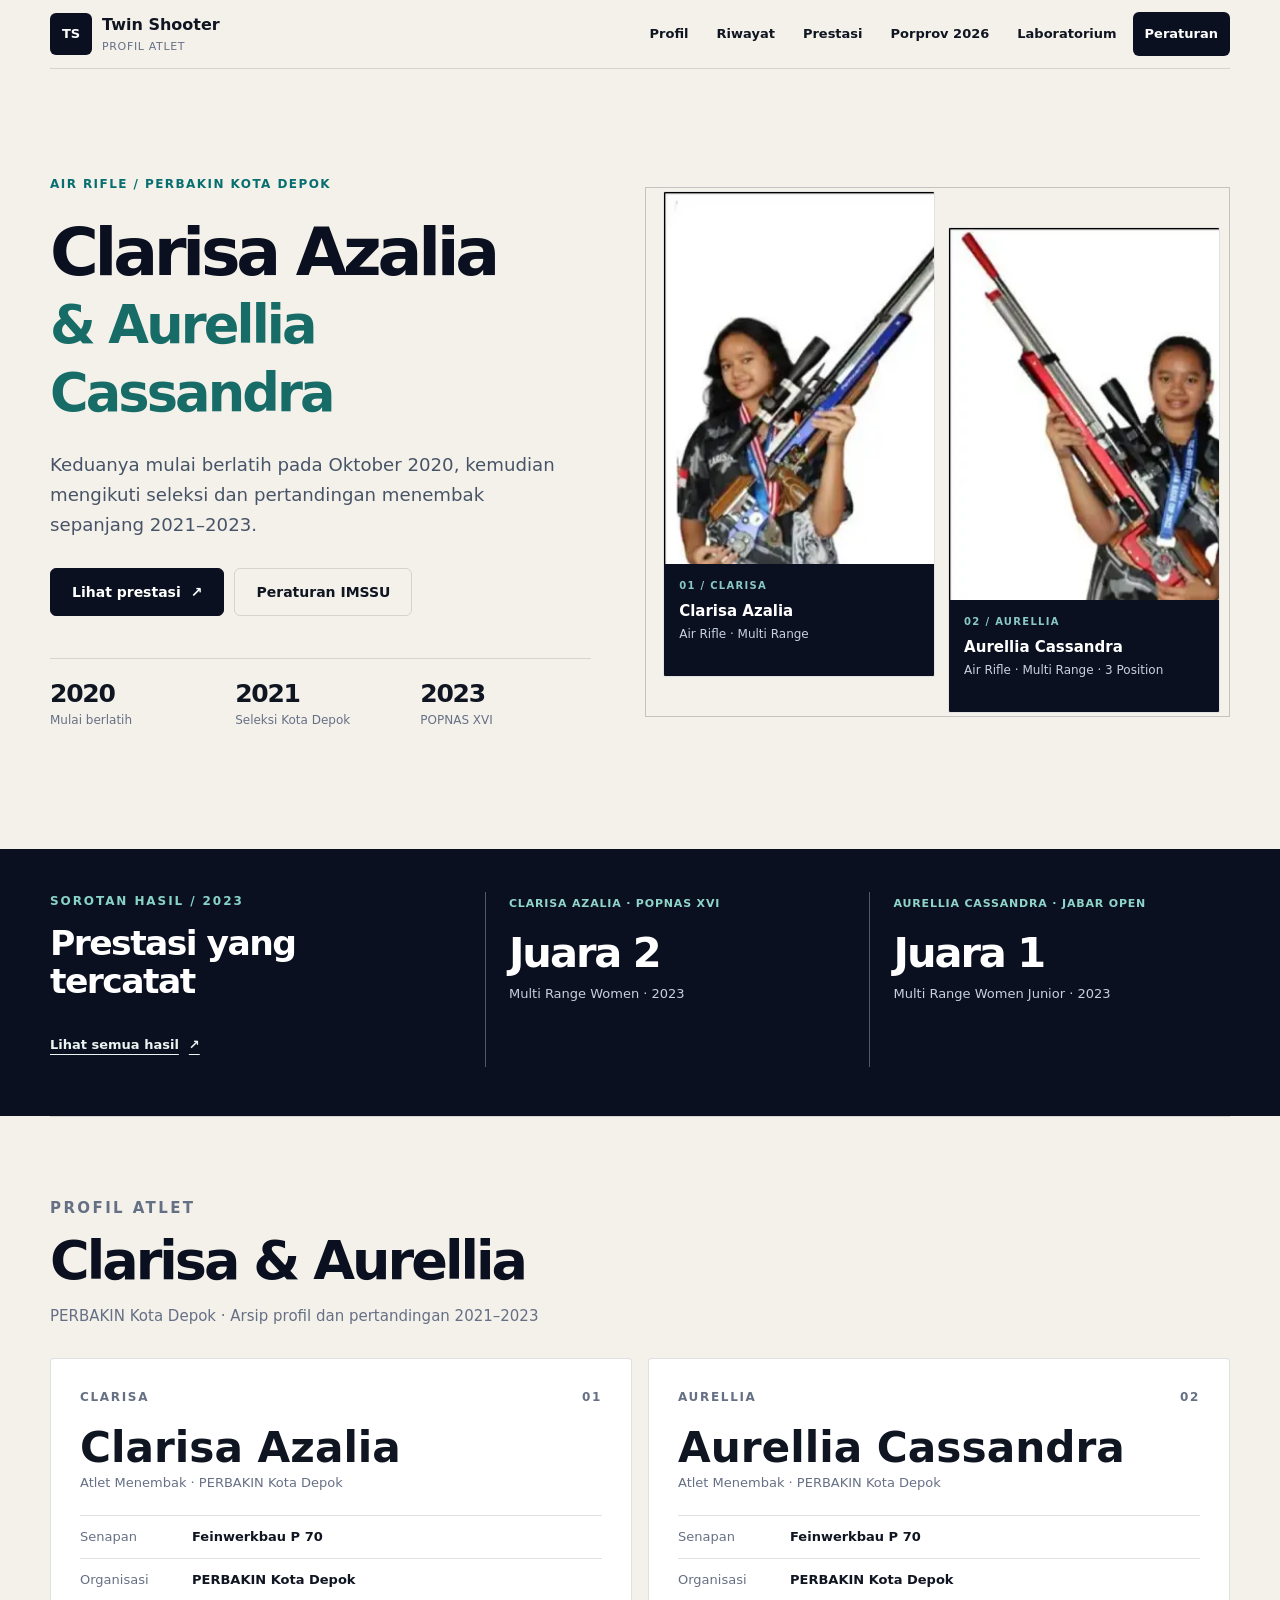
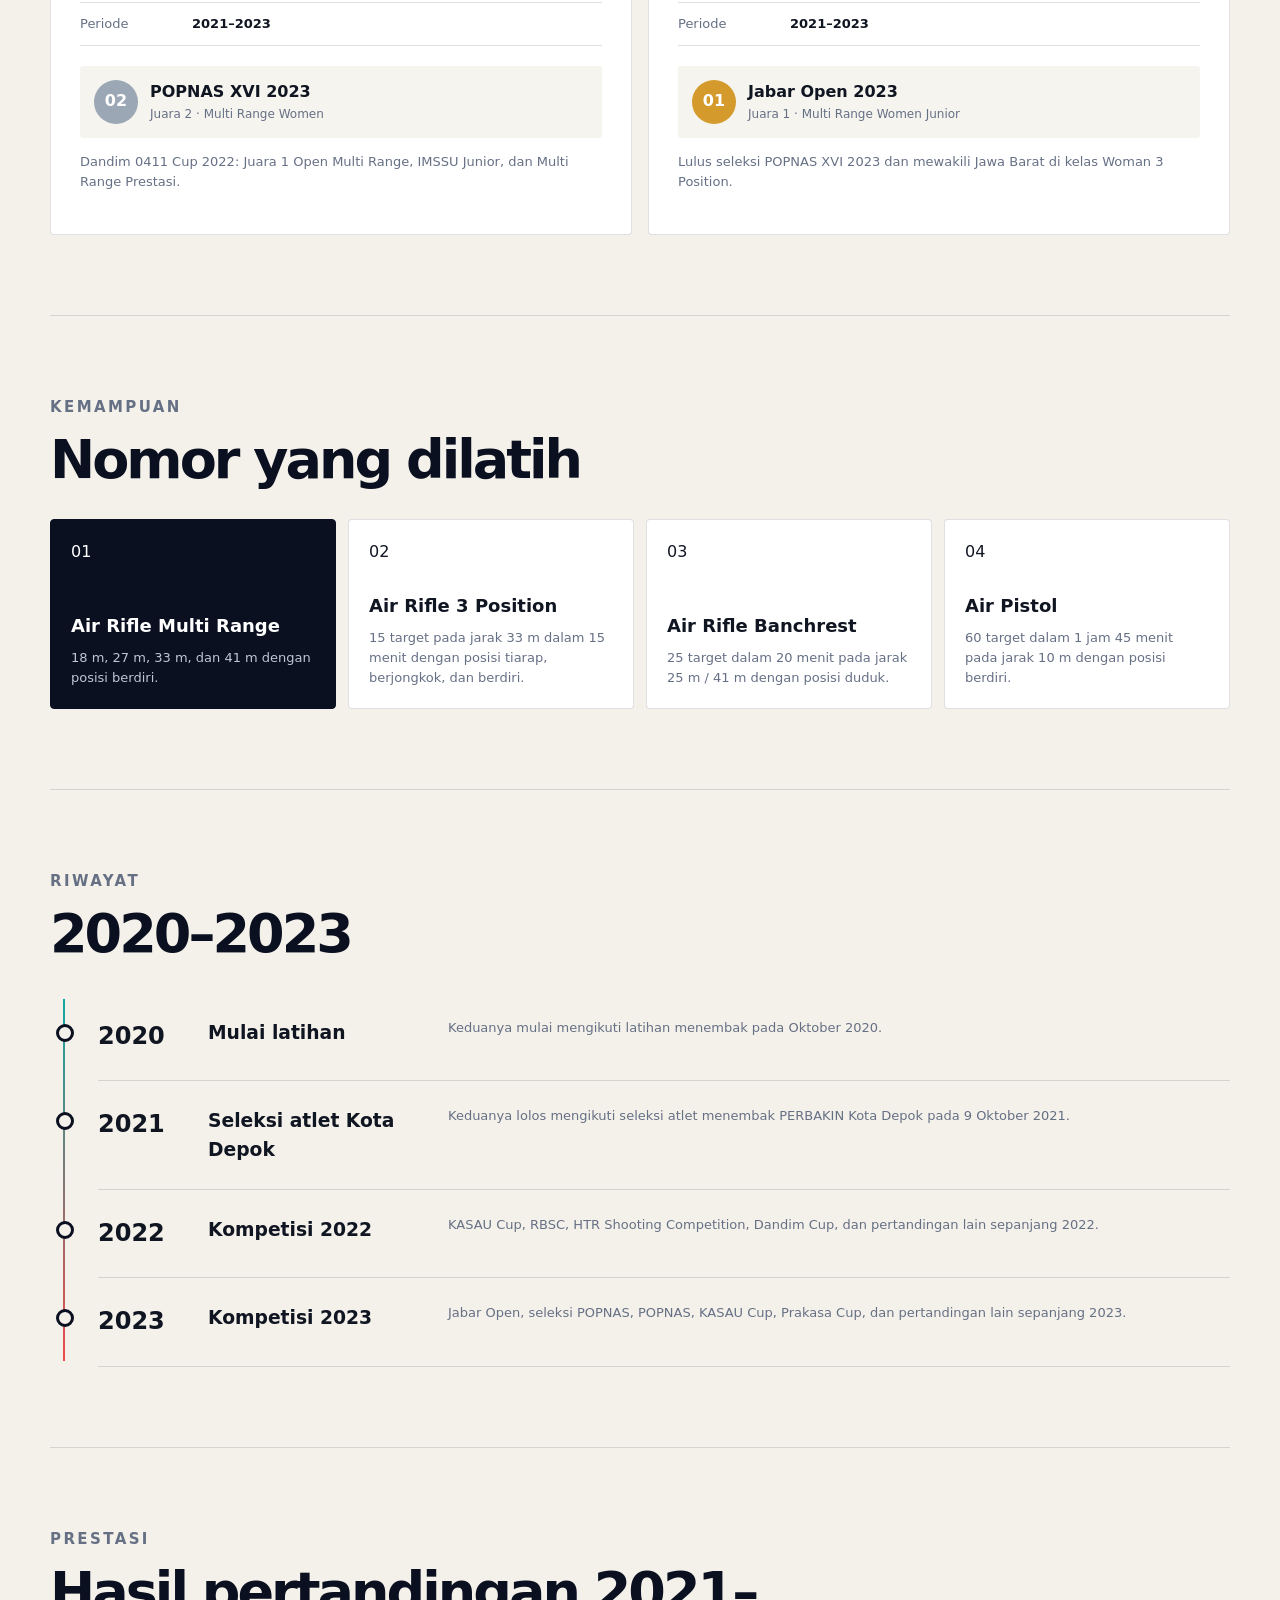
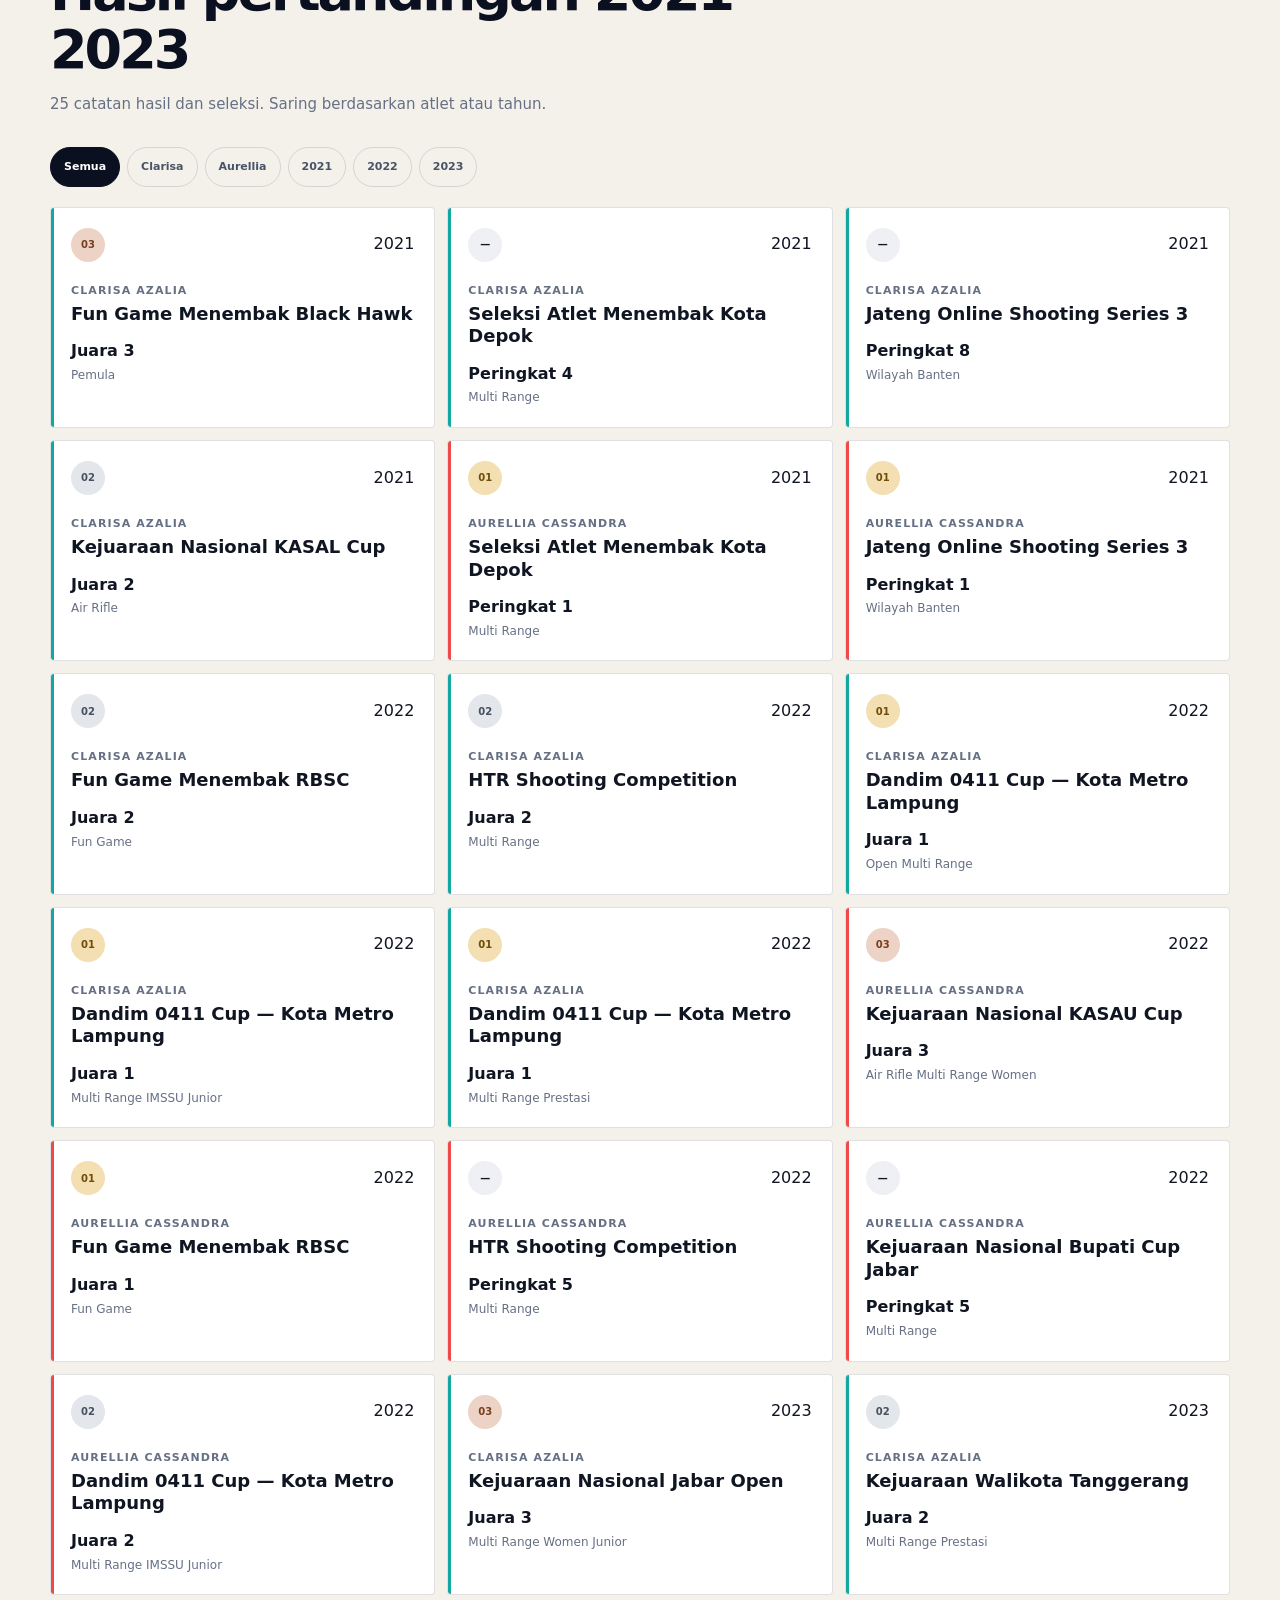
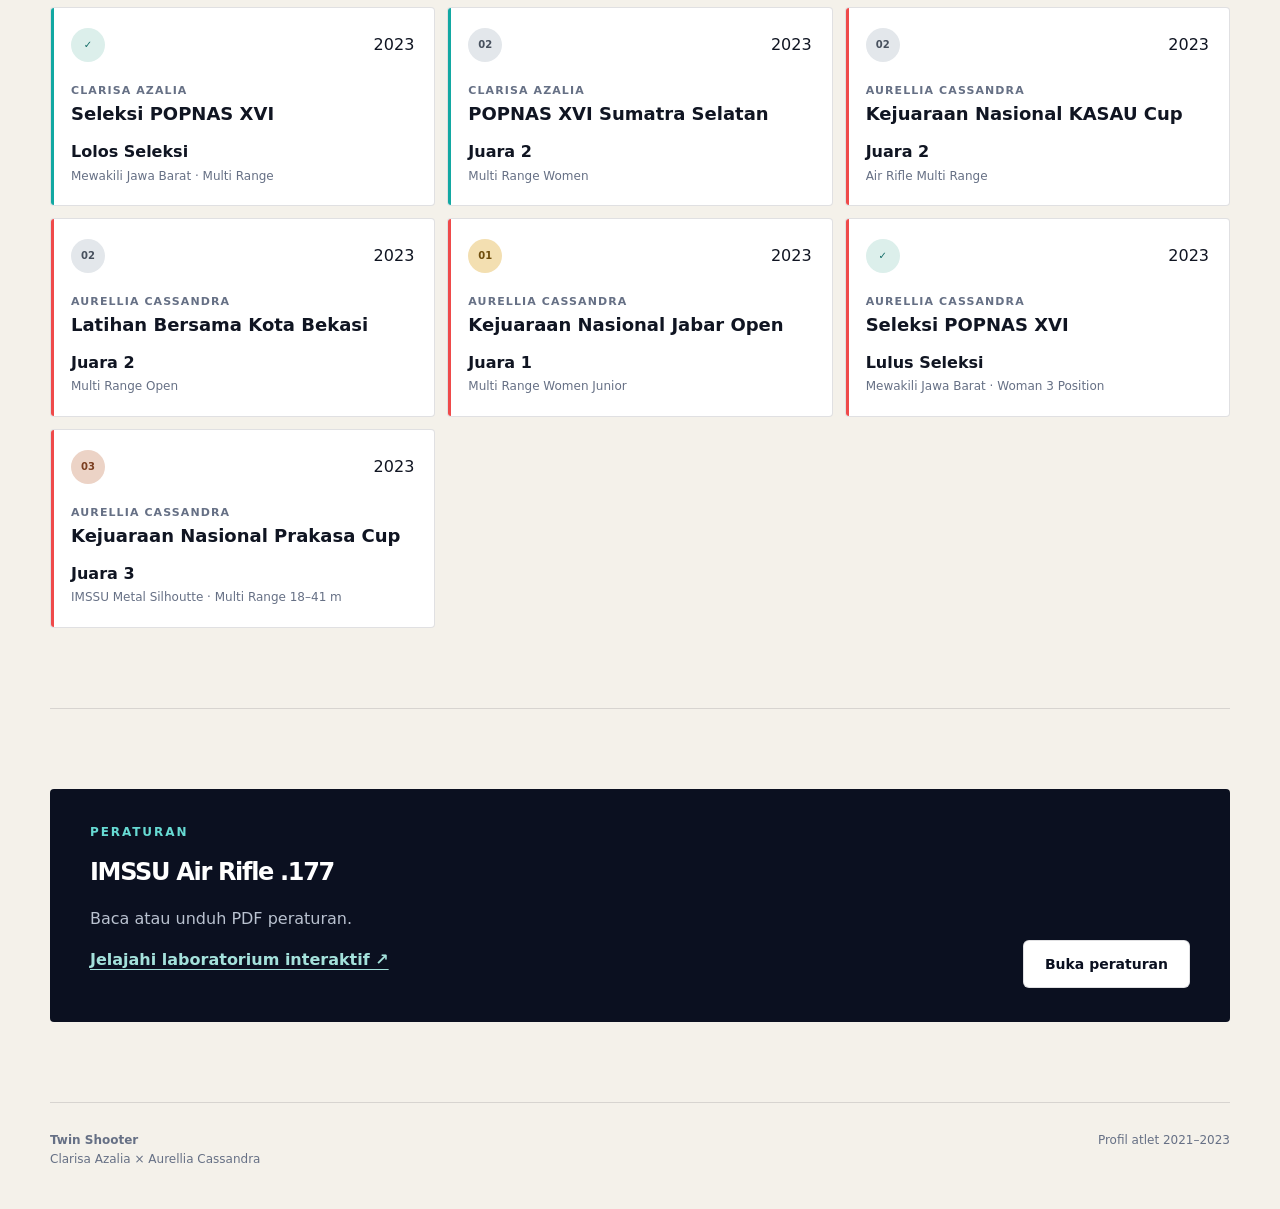
==== commit a152d609: "content: tambah halaman Porprov 2026 (/porprov-2026)" ====
--- a/index.html
+++ b/index.html
@@ -4,8 +4,8 @@
   <meta charset="utf-8" />
   <meta name="viewport" content="width=device-width,initial-scale=1" />
   <meta name="theme-color" content="#0b1020" />
-  <meta name="description" content="Twin Shooter — profil Clarisa Azalia dan Aurellia Cassandra, perjalanan dan prestasi Air Rifle 2021–2023." />
-  <title>Twin Shooter | Clarisa Azalia &amp; Aurellia Cassandra — Air Rifle</title>
+  <meta name="description" content="Latihan menembak IMSSU di Depok bersama Clarisa Azalia &amp; Aurellia Cassandra, PERBAKIN Kota Depok. Tim IMSSU Depok raih 2 emas 1 perunggu di Porprov XV Jawa Barat 2026." />
+  <title>Twin Shooter — Latihan Menembak IMSSU Depok | Clarisa Azalia &amp; Aurellia Cassandra</title>
   <meta name="robots" content="index,follow,max-image-preview:large" />
   <link rel="canonical" href="https://twinshooter.vercel.app/" />
   <link rel="icon" type="image/svg+xml" href="/favicon.svg" />
@@ -13,7 +13,7 @@
   <meta property="og:locale" content="id_ID" />
   <meta property="og:site_name" content="Twin Shooter" />
   <meta property="og:title" content="Twin Shooter | Clarisa Azalia &amp; Aurellia Cassandra" />
-  <meta property="og:description" content="Profil dan prestasi menembak Clarisa Azalia dan Aurellia Cassandra dari PERBAKIN Kota Depok, periode 2021–2023." />
+  <meta property="og:description" content="Latihan menembak IMSSU di Depok bersama Clarisa Azalia &amp; Aurellia Cassandra, PERBAKIN Kota Depok. Tim IMSSU Depok raih 2 emas 1 perunggu di Porprov XV Jawa Barat 2026." />
   <meta property="og:url" content="https://twinshooter.vercel.app/" />
   <meta property="og:image" content="https://twinshooter.vercel.app/assets/twin-shooter-og.png" />
   <meta property="og:image:width" content="1200" />
@@ -21,7 +21,7 @@
   <meta property="og:image:alt" content="Twin Shooter — Clarisa Azalia dan Aurellia Cassandra" />
   <meta name="twitter:card" content="summary_large_image" />
   <meta name="twitter:title" content="Twin Shooter | Clarisa Azalia &amp; Aurellia Cassandra" />
-  <meta name="twitter:description" content="Profil dan prestasi menembak Clarisa Azalia dan Aurellia Cassandra, periode 2021–2023." />
+  <meta name="twitter:description" content="Latihan menembak IMSSU di Depok bersama Clarisa Azalia &amp; Aurellia Cassandra, PERBAKIN Kota Depok. Tim IMSSU Depok raih 2 emas 1 perunggu di Porprov XV Jawa Barat 2026." />
   <meta name="twitter:image" content="https://twinshooter.vercel.app/assets/twin-shooter-og.png" />
   <link rel="preload" as="image" type="image/webp" href="/assets/clarisa.webp" fetchpriority="high" />
   <script type="application/ld+json">{"@context":"https://schema.org","@graph":[{"@type":"WebSite","@id":"https://twinshooter.vercel.app/#website","url":"https://twinshooter.vercel.app/","name":"Twin Shooter","inLanguage":"id-ID"},{"@type":"AboutPage","@id":"https://twinshooter.vercel.app/#about","url":"https://twinshooter.vercel.app/","name":"Twin Shooter — Clarisa Azalia & Aurellia Cassandra","inLanguage":"id-ID","isPartOf":{"@id":"https://twinshooter.vercel.app/#website"},"about":[{"@id":"https://twinshooter.vercel.app/#clarisa"},{"@id":"https://twinshooter.vercel.app/#aurellia"}]},{"@type":"Person","@id":"https://twinshooter.vercel.app/#clarisa","name":"Clarisa Azalia","affiliation":{"@type":"Organization","name":"PERBAKIN Kota Depok"},"knowsAbout":"Air Rifle Multi Range"},{"@type":"Person","@id":"https://twinshooter.vercel.app/#aurellia","name":"Aurellia Cassandra","affiliation":{"@type":"Organization","name":"PERBAKIN Kota Depok"},"knowsAbout":["Air Rifle Multi Range","Air Rifle 3 Position"]}]}</script>
@@ -33,7 +33,7 @@
   <a class="skip-link" href="#main-content">Lewati navigasi</a>
   <header class="header wrap">
     <a class="brand" href="/"><span class="mark">TS</span><span><strong>Twin Shooter</strong><small>Profil Atlet</small></span></a>
-    <nav class="nav"><a href="#athletes">Profil</a><a href="#journey">Riwayat</a><a href="#achievements">Prestasi</a><a href="/lab">Laboratorium</a><a class="rules" href="/rules">Peraturan</a></nav>
+    <nav class="nav"><a href="#athletes">Profil</a><a href="#journey">Riwayat</a><a href="#achievements">Prestasi</a><a href="/porprov-2026">Porprov 2026</a><a href="/lab">Laboratorium</a><a class="rules" href="/rules">Peraturan</a></nav>
   </header>
 
   <main id="main-content">
--- a/profile.css
+++ b/profile.css
@@ -6,7 +6,7 @@
 @media(max-width:680px){
   .header{flex-wrap:wrap;gap:7px;padding:10px}
   .header .brand{min-height:36px}
-  .header .nav{order:2;display:flex;gap:3px;width:100%;overflow-x:auto;scrollbar-width:thin;justify-content:space-between}
+  .header .nav{order:2;display:flex;flex-wrap:wrap;gap:4px;width:100%;justify-content:flex-start}
   .header .nav a{display:flex;flex:0 0 auto;min-height:40px;padding:0 9px;font-size:11px}
   .cap strong{font-size:12px}.cap small{font-size:11px}
   .achievement{min-height:0;padding:17px}
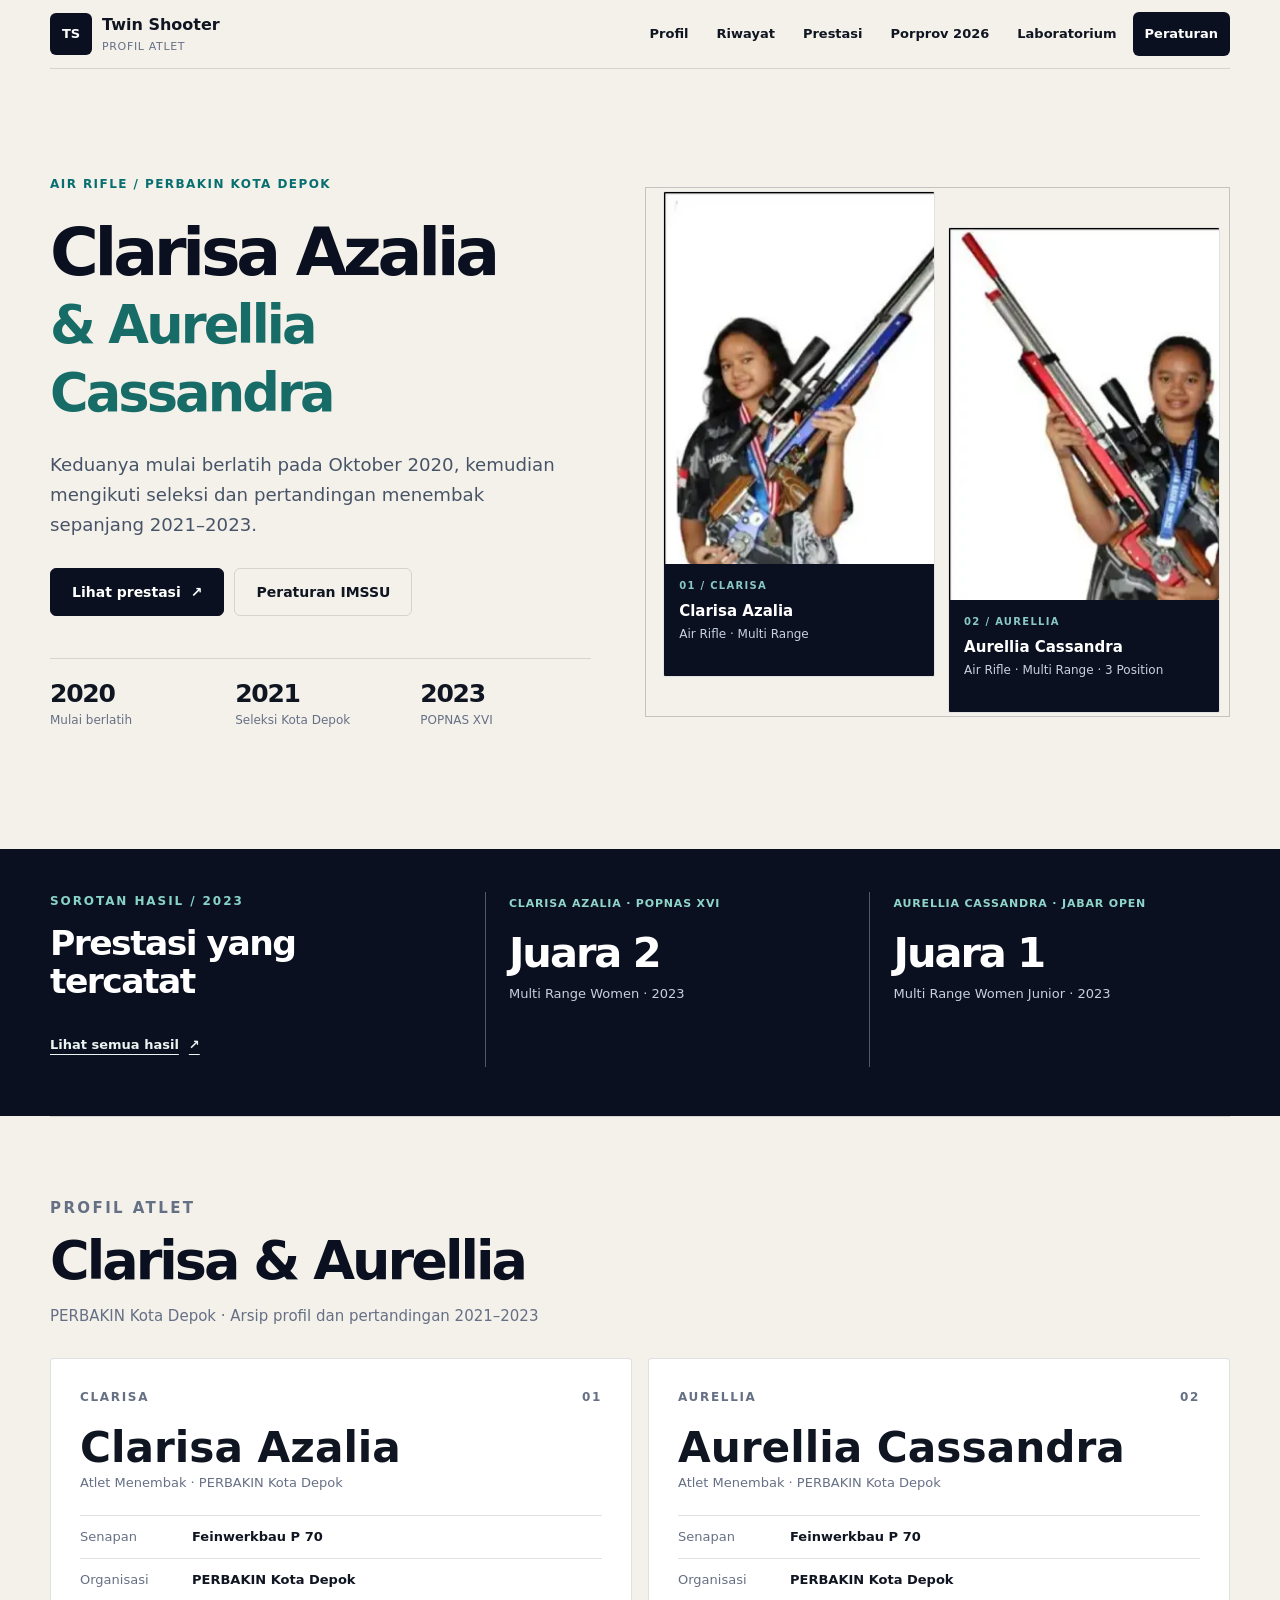
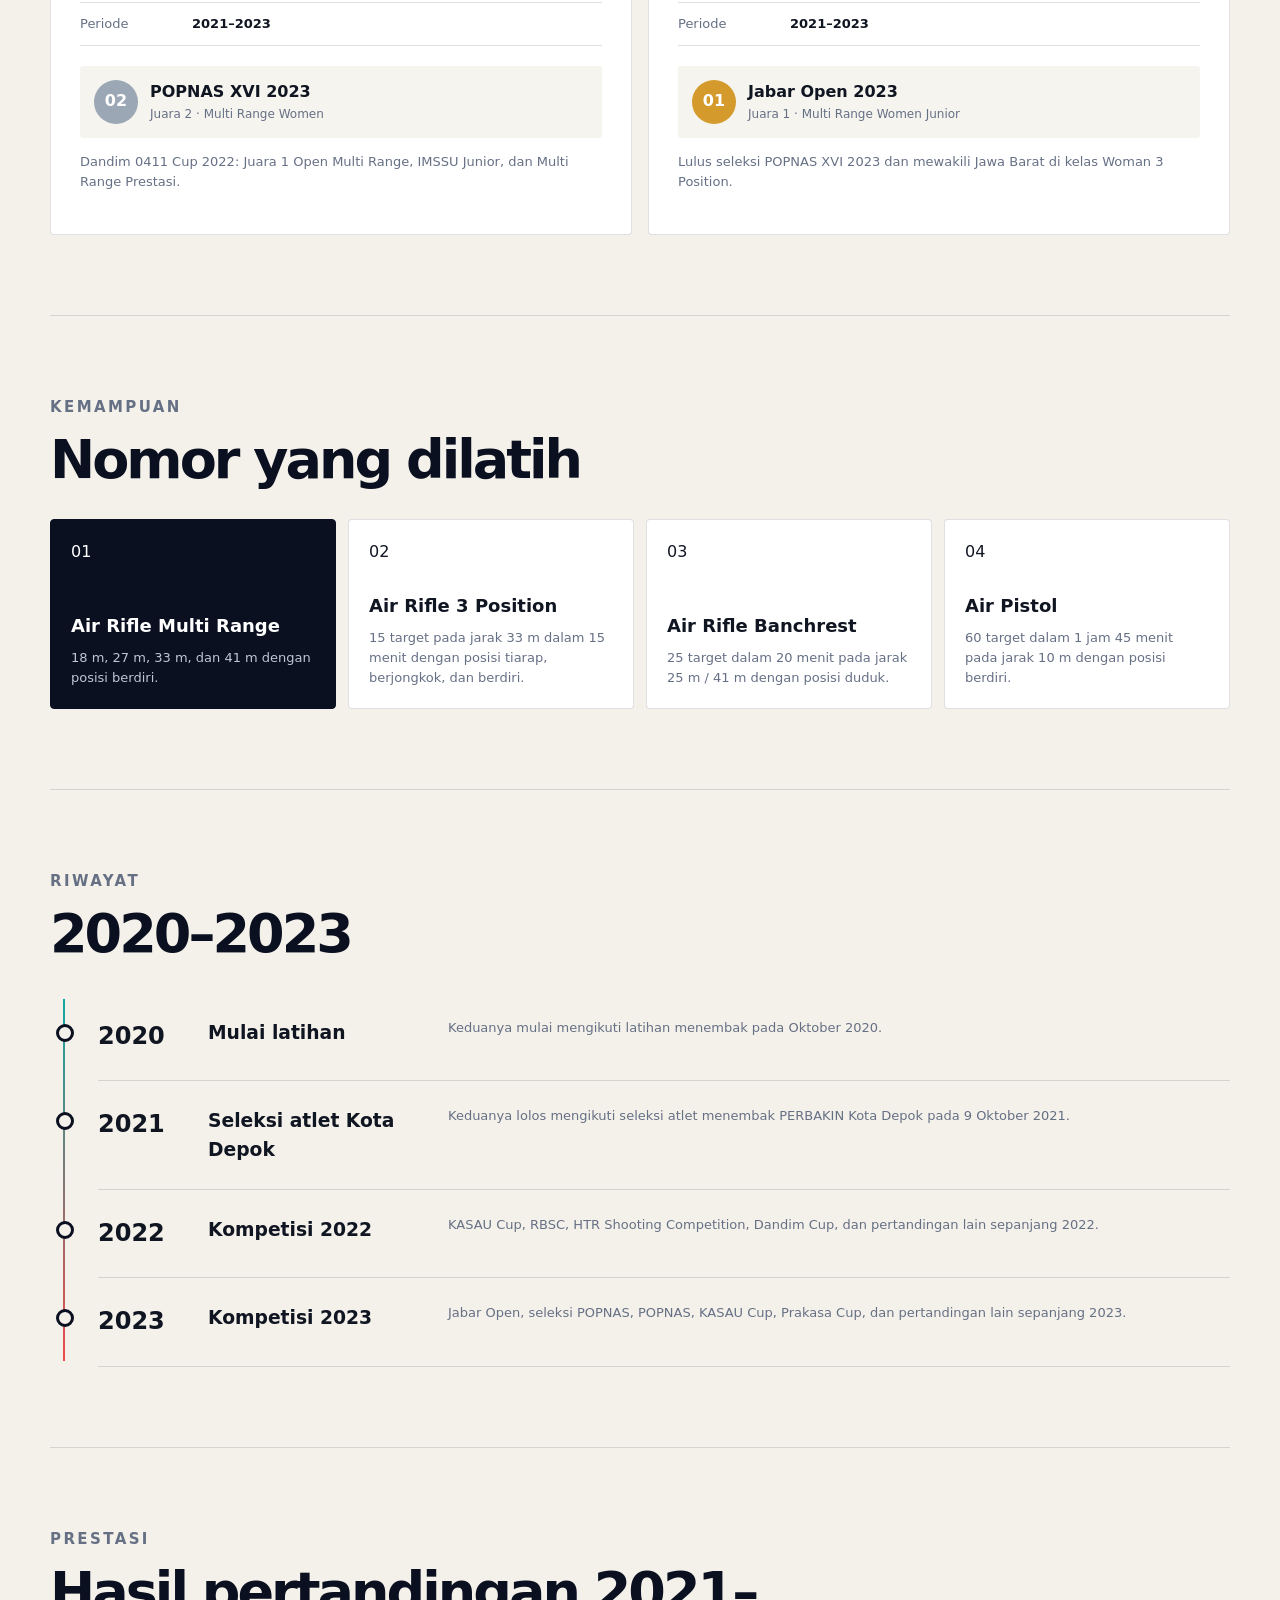
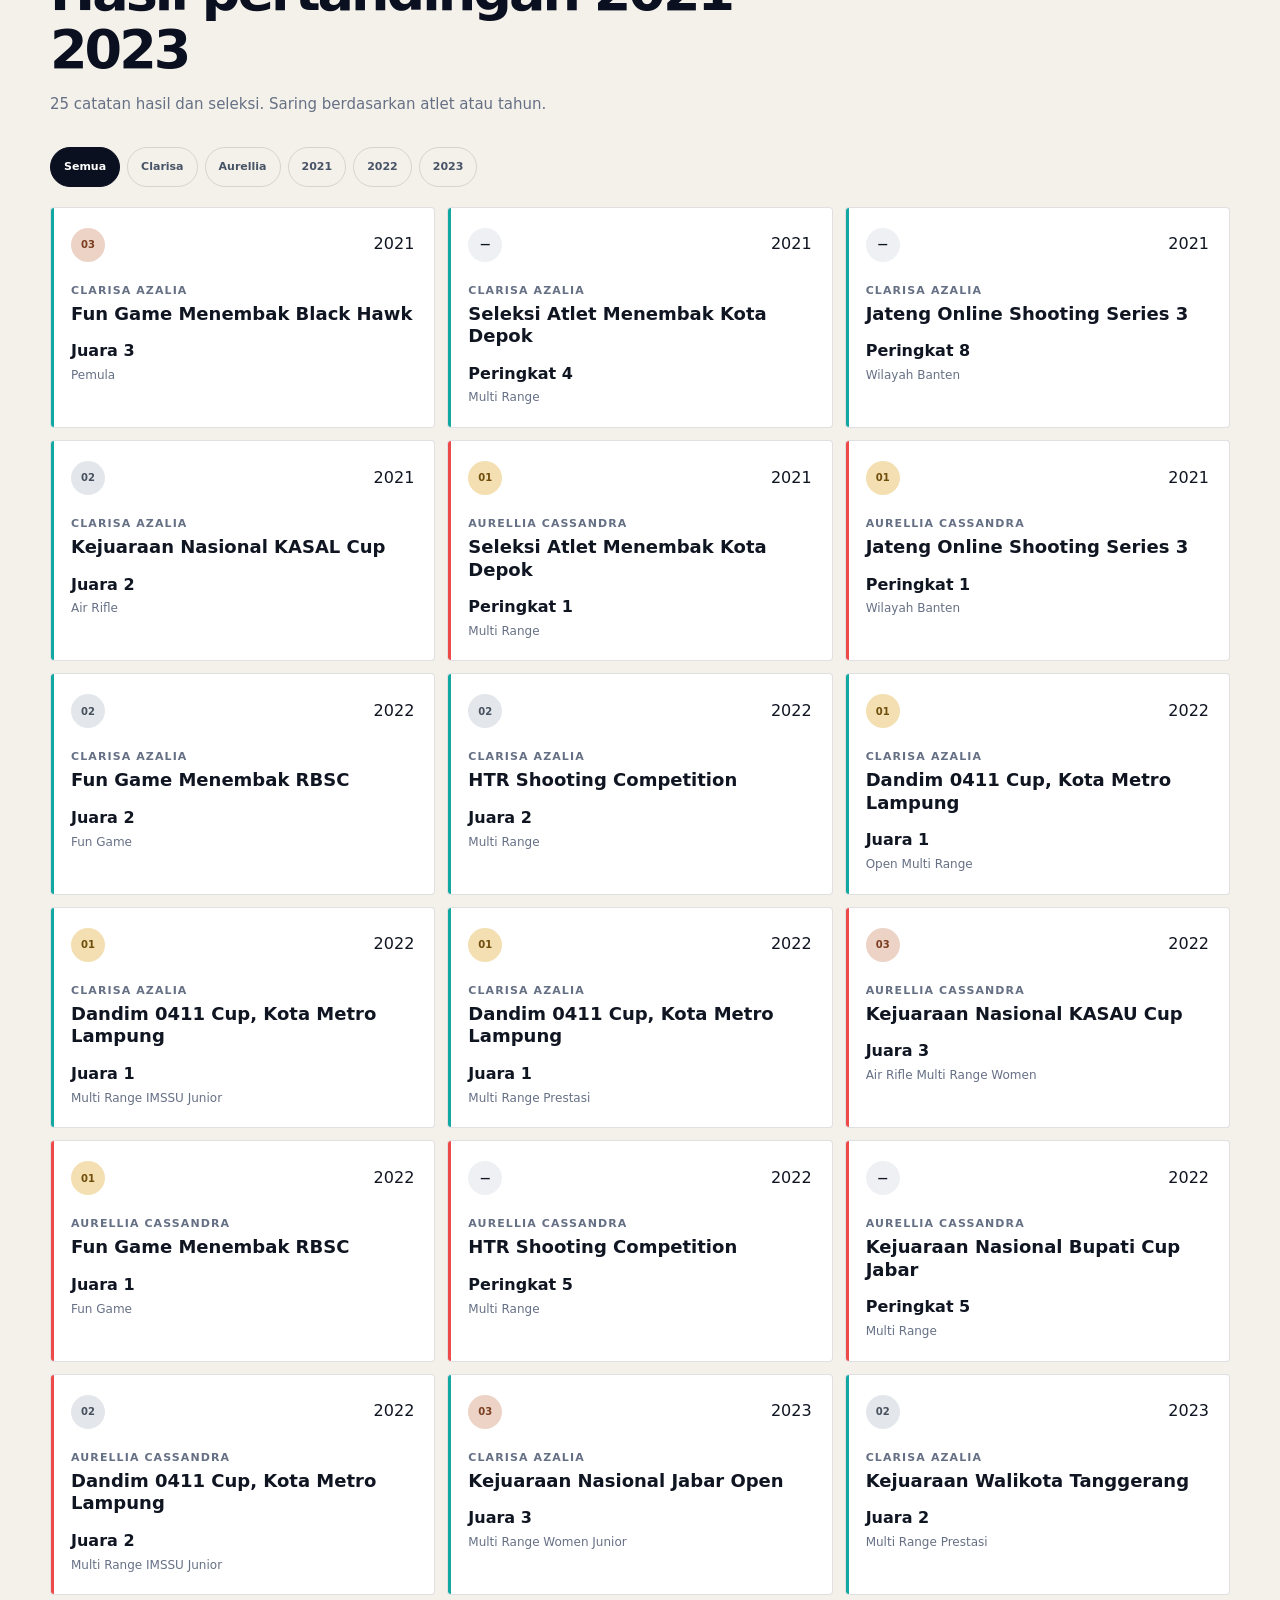
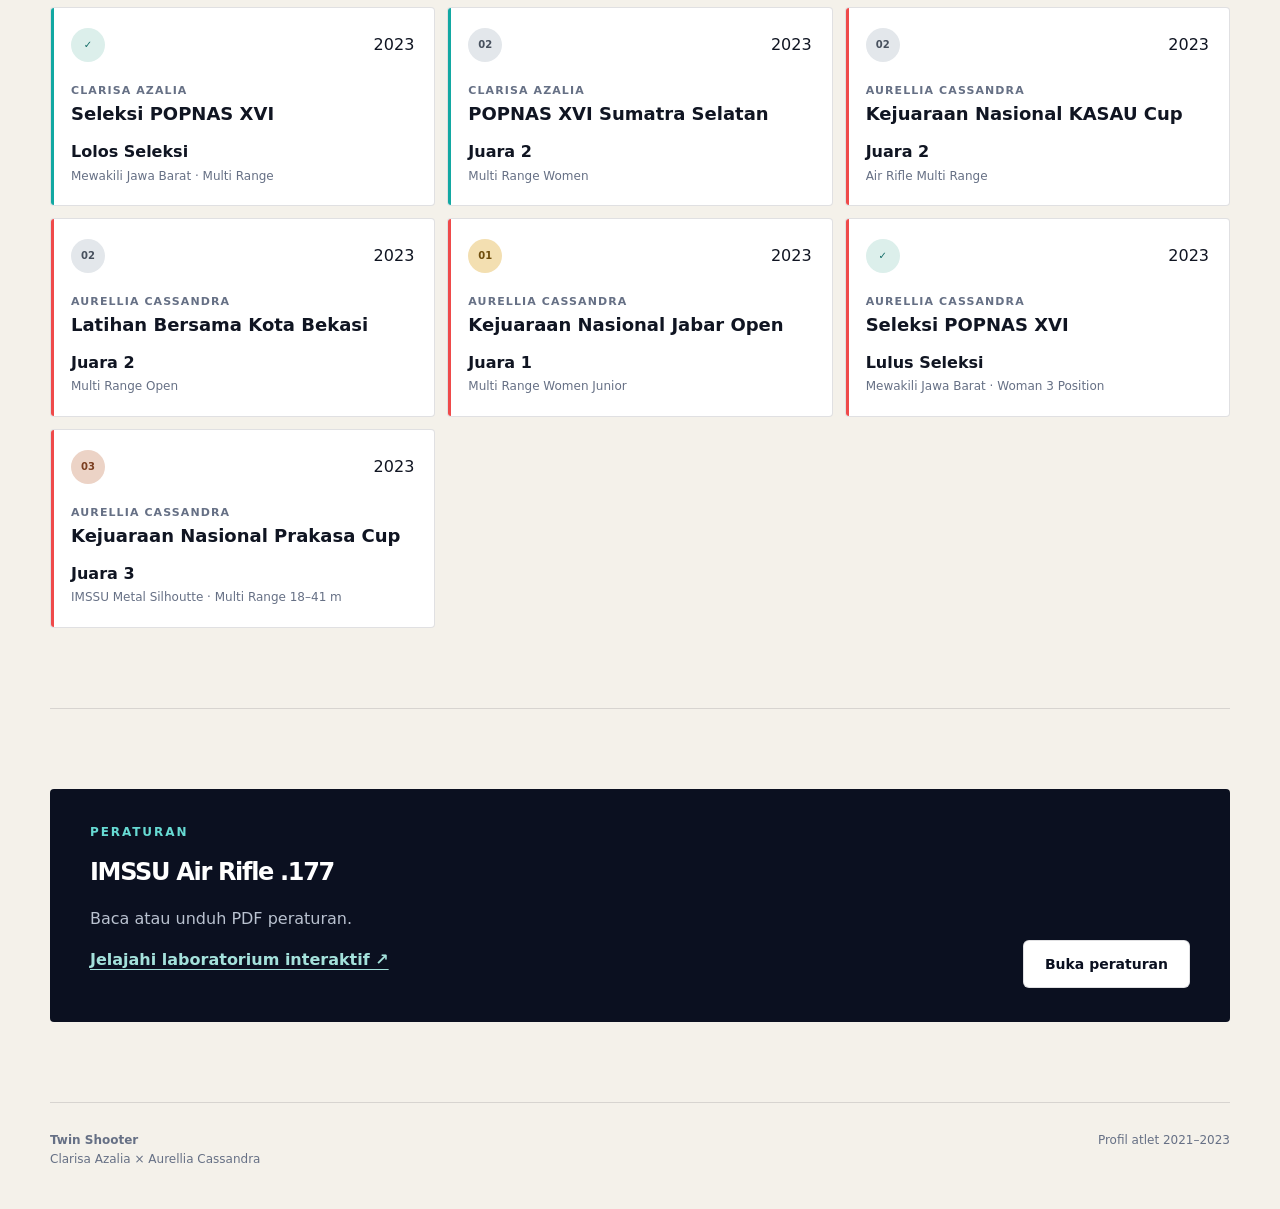
==== commit 53865d61: "content: hapus em dash dari judul dan kartu prestasi homepage" ====
--- a/index.html
+++ b/index.html
@@ -5,7 +5,7 @@
   <meta name="viewport" content="width=device-width,initial-scale=1" />
   <meta name="theme-color" content="#0b1020" />
   <meta name="description" content="Latihan menembak IMSSU di Depok bersama Clarisa Azalia &amp; Aurellia Cassandra, PERBAKIN Kota Depok. Tim IMSSU Depok raih 2 emas 1 perunggu di Porprov XV Jawa Barat 2026." />
-  <title>Twin Shooter — Latihan Menembak IMSSU Depok | Clarisa Azalia &amp; Aurellia Cassandra</title>
+  <title>Twin Shooter: Latihan Menembak IMSSU Depok | Clarisa Azalia &amp; Aurellia Cassandra</title>
   <meta name="robots" content="index,follow,max-image-preview:large" />
   <link rel="canonical" href="https://twinshooter.vercel.app/" />
   <link rel="icon" type="image/svg+xml" href="/favicon.svg" />
@@ -18,13 +18,13 @@
   <meta property="og:image" content="https://twinshooter.vercel.app/assets/twin-shooter-og.png" />
   <meta property="og:image:width" content="1200" />
   <meta property="og:image:height" content="630" />
-  <meta property="og:image:alt" content="Twin Shooter — Clarisa Azalia dan Aurellia Cassandra" />
+  <meta property="og:image:alt" content="Twin Shooter, Clarisa Azalia dan Aurellia Cassandra" />
   <meta name="twitter:card" content="summary_large_image" />
   <meta name="twitter:title" content="Twin Shooter | Clarisa Azalia &amp; Aurellia Cassandra" />
   <meta name="twitter:description" content="Latihan menembak IMSSU di Depok bersama Clarisa Azalia &amp; Aurellia Cassandra, PERBAKIN Kota Depok. Tim IMSSU Depok raih 2 emas 1 perunggu di Porprov XV Jawa Barat 2026." />
   <meta name="twitter:image" content="https://twinshooter.vercel.app/assets/twin-shooter-og.png" />
   <link rel="preload" as="image" type="image/webp" href="/assets/clarisa.webp" fetchpriority="high" />
-  <script type="application/ld+json">{"@context":"https://schema.org","@graph":[{"@type":"WebSite","@id":"https://twinshooter.vercel.app/#website","url":"https://twinshooter.vercel.app/","name":"Twin Shooter","inLanguage":"id-ID"},{"@type":"AboutPage","@id":"https://twinshooter.vercel.app/#about","url":"https://twinshooter.vercel.app/","name":"Twin Shooter — Clarisa Azalia & Aurellia Cassandra","inLanguage":"id-ID","isPartOf":{"@id":"https://twinshooter.vercel.app/#website"},"about":[{"@id":"https://twinshooter.vercel.app/#clarisa"},{"@id":"https://twinshooter.vercel.app/#aurellia"}]},{"@type":"Person","@id":"https://twinshooter.vercel.app/#clarisa","name":"Clarisa Azalia","affiliation":{"@type":"Organization","name":"PERBAKIN Kota Depok"},"knowsAbout":"Air Rifle Multi Range"},{"@type":"Person","@id":"https://twinshooter.vercel.app/#aurellia","name":"Aurellia Cassandra","affiliation":{"@type":"Organization","name":"PERBAKIN Kota Depok"},"knowsAbout":["Air Rifle Multi Range","Air Rifle 3 Position"]}]}</script>
+  <script type="application/ld+json">{"@context":"https://schema.org","@graph":[{"@type":"WebSite","@id":"https://twinshooter.vercel.app/#website","url":"https://twinshooter.vercel.app/","name":"Twin Shooter","inLanguage":"id-ID"},{"@type":"AboutPage","@id":"https://twinshooter.vercel.app/#about","url":"https://twinshooter.vercel.app/","name":"Twin Shooter, Clarisa Azalia & Aurellia Cassandra","inLanguage":"id-ID","isPartOf":{"@id":"https://twinshooter.vercel.app/#website"},"about":[{"@id":"https://twinshooter.vercel.app/#clarisa"},{"@id":"https://twinshooter.vercel.app/#aurellia"}]},{"@type":"Person","@id":"https://twinshooter.vercel.app/#clarisa","name":"Clarisa Azalia","affiliation":{"@type":"Organization","name":"PERBAKIN Kota Depok"},"knowsAbout":"Air Rifle Multi Range"},{"@type":"Person","@id":"https://twinshooter.vercel.app/#aurellia","name":"Aurellia Cassandra","affiliation":{"@type":"Organization","name":"PERBAKIN Kota Depok"},"knowsAbout":["Air Rifle Multi Range","Air Rifle 3 Position"]}]}</script>
   <link rel="stylesheet" href="/site.css" />
   <link rel="stylesheet" href="/profile.css" />
   
@@ -162,17 +162,17 @@
         </article>
         <article class="achievement clarisa" data-athlete="clarisa" data-year="2022">
           <div class="row"><span class="badge gold" aria-hidden="true">01</span><span>2022</span></div>
-          <p class="who">Clarisa Azalia</p><h3>Dandim 0411 Cup — Kota Metro Lampung</h3>
+          <p class="who">Clarisa Azalia</p><h3>Dandim 0411 Cup, Kota Metro Lampung</h3>
           <p class="result">Juara 1</p><p class="class">Open Multi Range</p>
         </article>
         <article class="achievement clarisa" data-athlete="clarisa" data-year="2022">
           <div class="row"><span class="badge gold" aria-hidden="true">01</span><span>2022</span></div>
-          <p class="who">Clarisa Azalia</p><h3>Dandim 0411 Cup — Kota Metro Lampung</h3>
+          <p class="who">Clarisa Azalia</p><h3>Dandim 0411 Cup, Kota Metro Lampung</h3>
           <p class="result">Juara 1</p><p class="class">Multi Range IMSSU Junior</p>
         </article>
         <article class="achievement clarisa" data-athlete="clarisa" data-year="2022">
           <div class="row"><span class="badge gold" aria-hidden="true">01</span><span>2022</span></div>
-          <p class="who">Clarisa Azalia</p><h3>Dandim 0411 Cup — Kota Metro Lampung</h3>
+          <p class="who">Clarisa Azalia</p><h3>Dandim 0411 Cup, Kota Metro Lampung</h3>
           <p class="result">Juara 1</p><p class="class">Multi Range Prestasi</p>
         </article>
         <article class="achievement aurellia" data-athlete="aurellia" data-year="2022">
@@ -197,7 +197,7 @@
         </article>
         <article class="achievement aurellia" data-athlete="aurellia" data-year="2022">
           <div class="row"><span class="badge silver" aria-hidden="true">02</span><span>2022</span></div>
-          <p class="who">Aurellia Cassandra</p><h3>Dandim 0411 Cup — Kota Metro Lampung</h3>
+          <p class="who">Aurellia Cassandra</p><h3>Dandim 0411 Cup, Kota Metro Lampung</h3>
           <p class="result">Juara 2</p><p class="class">Multi Range IMSSU Junior</p>
         </article>
         <article class="achievement clarisa" data-athlete="clarisa" data-year="2023">
--- a/profile.css
+++ b/profile.css
@@ -317,3 +317,15 @@
   .cap strong{font-size:11px}
   .cap small{font-size:9px}
 }
+
+.porprov{display:grid;grid-template-columns:1.1fr .9fr;gap:40px;align-items:start}
+.porprov .heading{margin-bottom:20px}
+.porprov h1{margin:0;font-size:clamp(34px,5vw,62px);line-height:1;font-weight:850;letter-spacing:-.055em;color:var(--ink)}
+.porprov p{max-width:640px;color:#475467;font-size:15px}
+.porprov p.porprov-lede{font-size:17px;color:var(--text);font-weight:600}
+.porprov-poster{margin:0}
+.porprov-poster img{width:100%;height:auto;border-radius:20px;box-shadow:0 16px 44px rgba(11,16,32,.12)}
+.porprov-poster figcaption{margin-top:10px;color:var(--muted);font-size:11px}
+.imssu p{max-width:760px;color:#475467;font-size:15px}
+.imssu p.lede{font-size:17px;color:var(--text);font-weight:600}
+@media(max-width:680px){.porprov{grid-template-columns:1fr;gap:24px}}
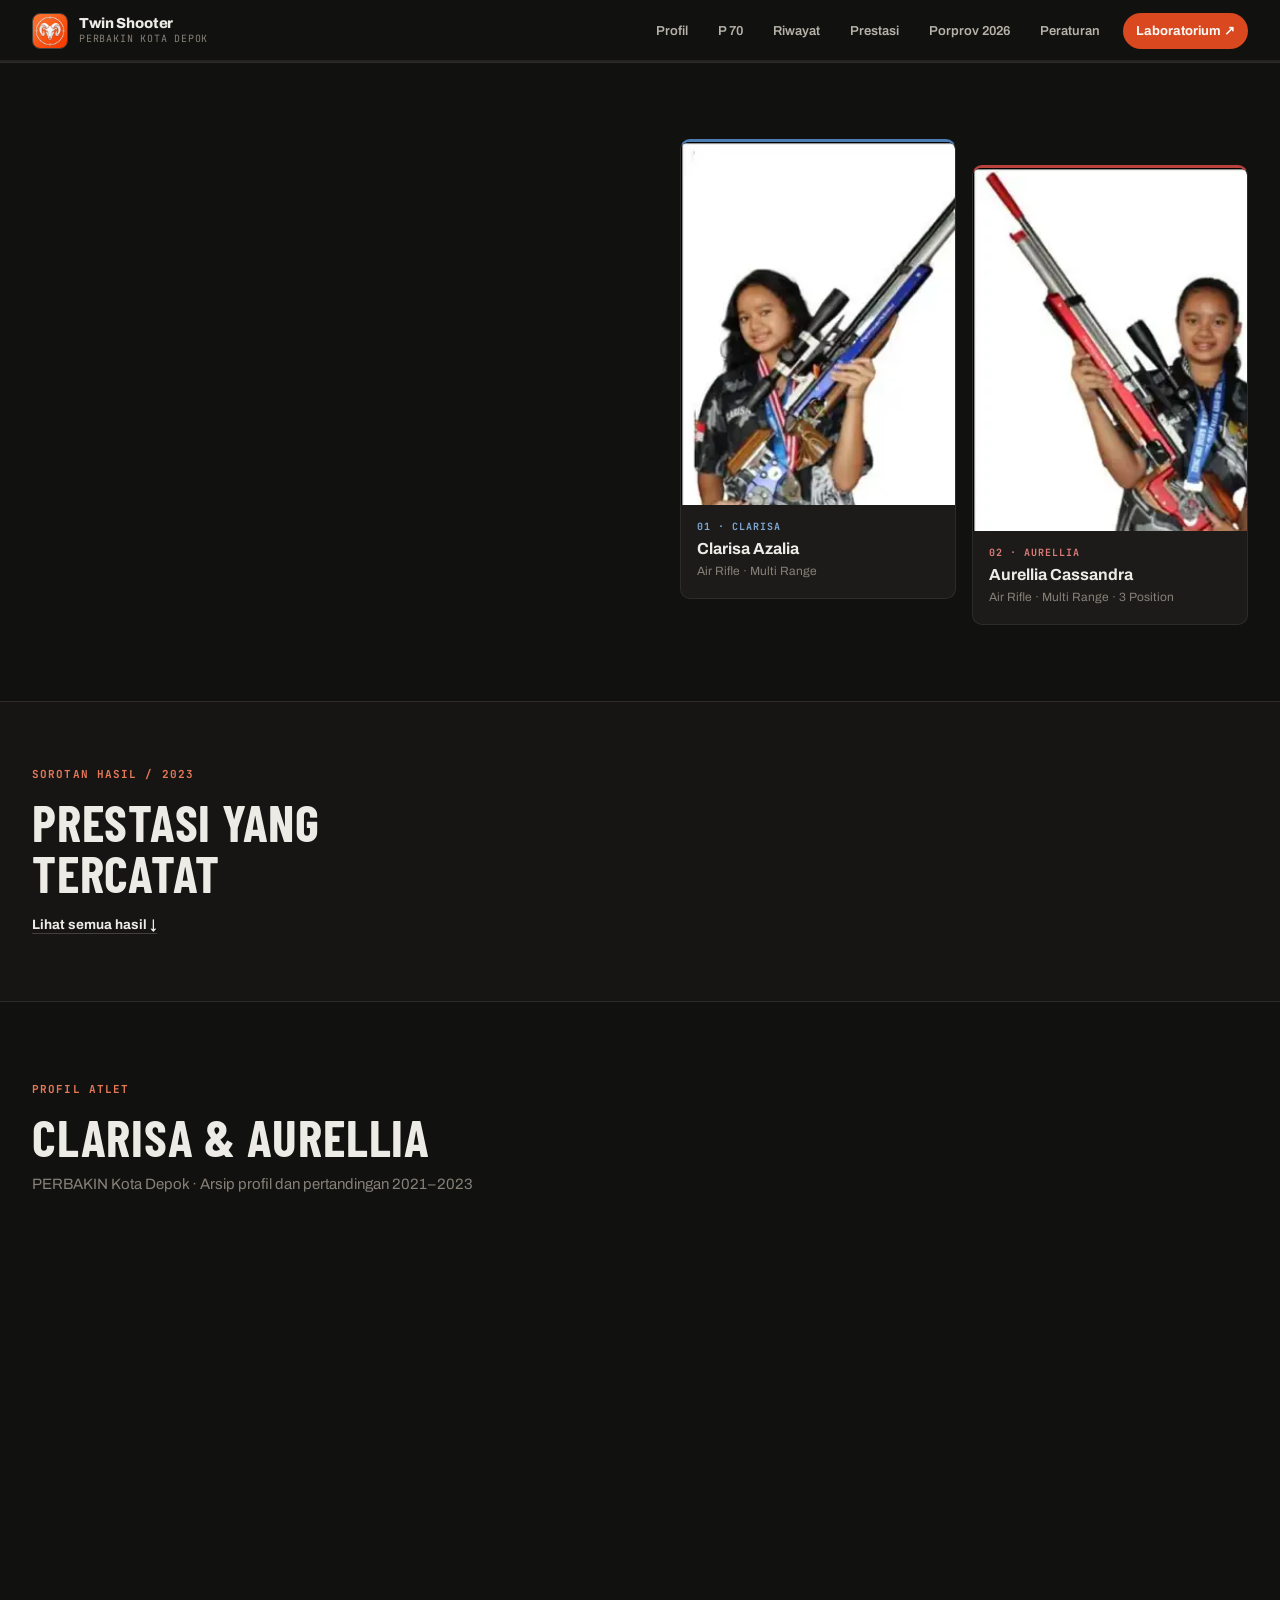
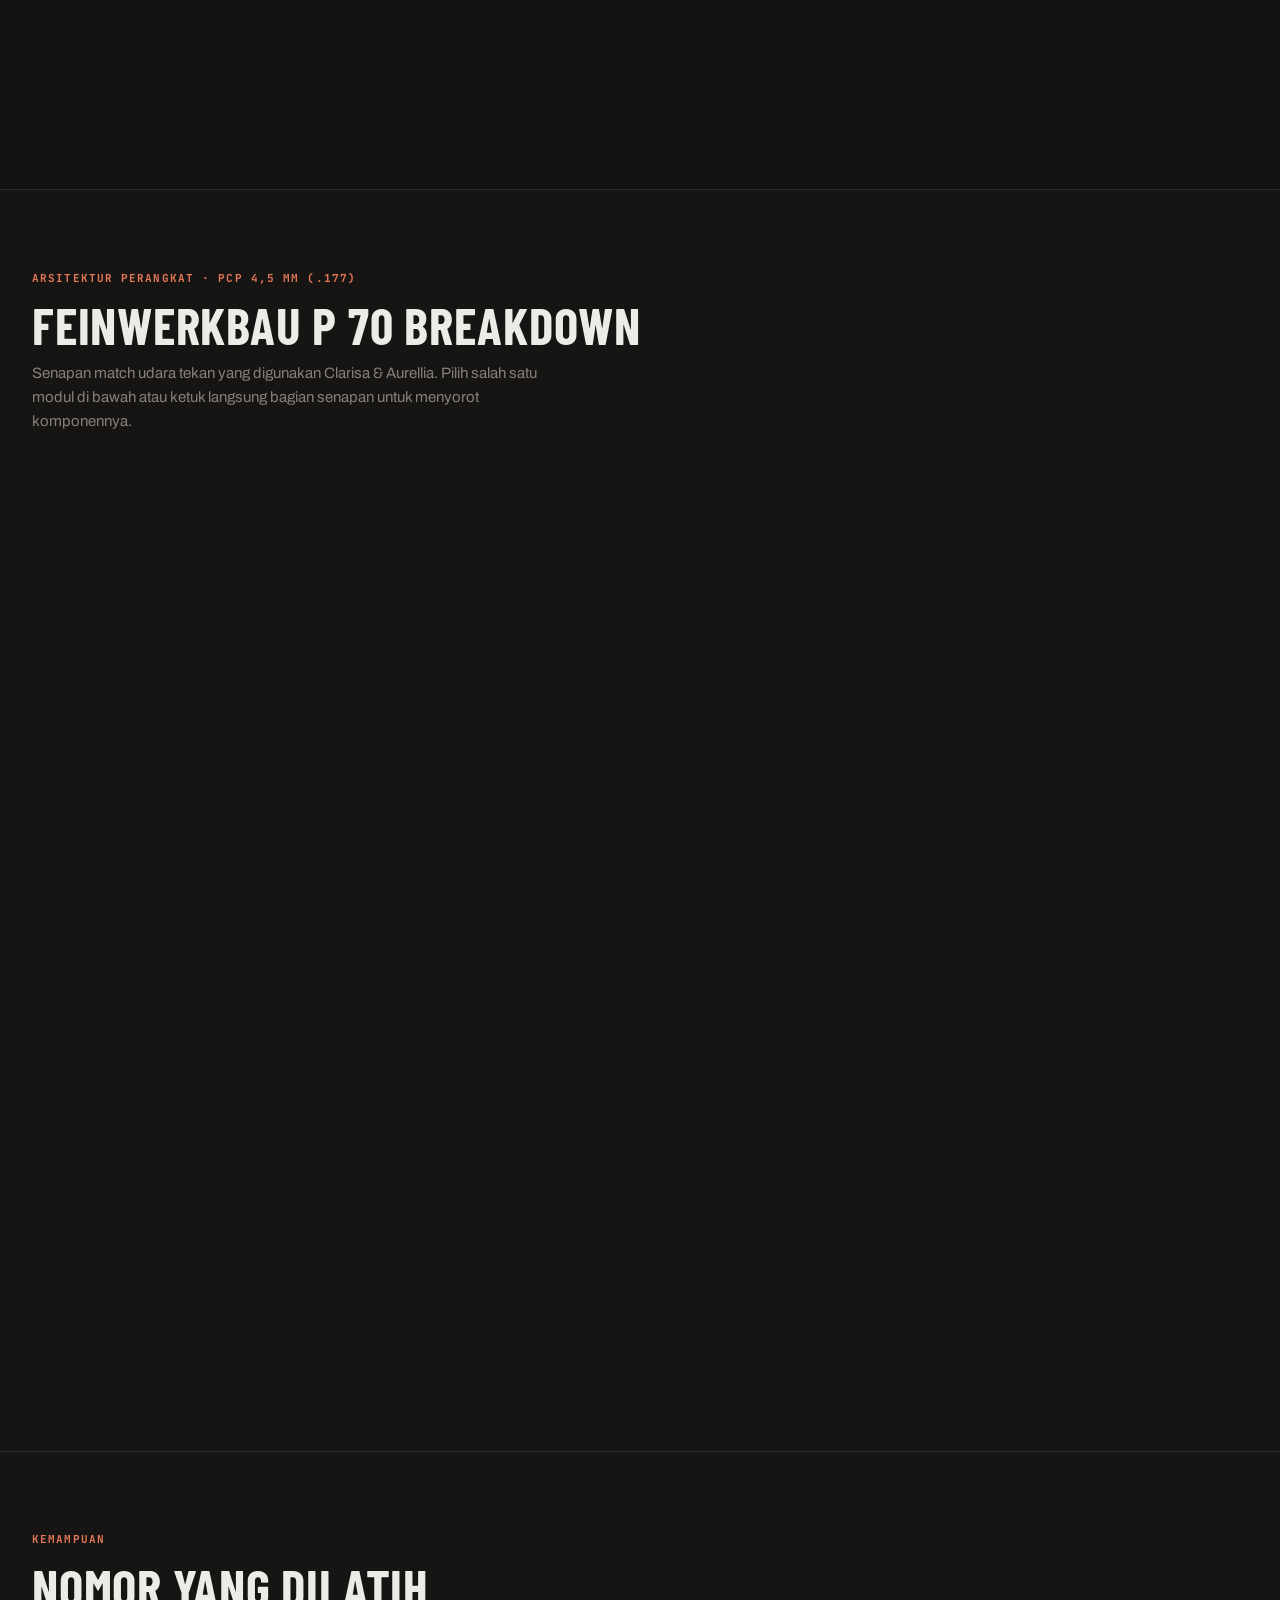
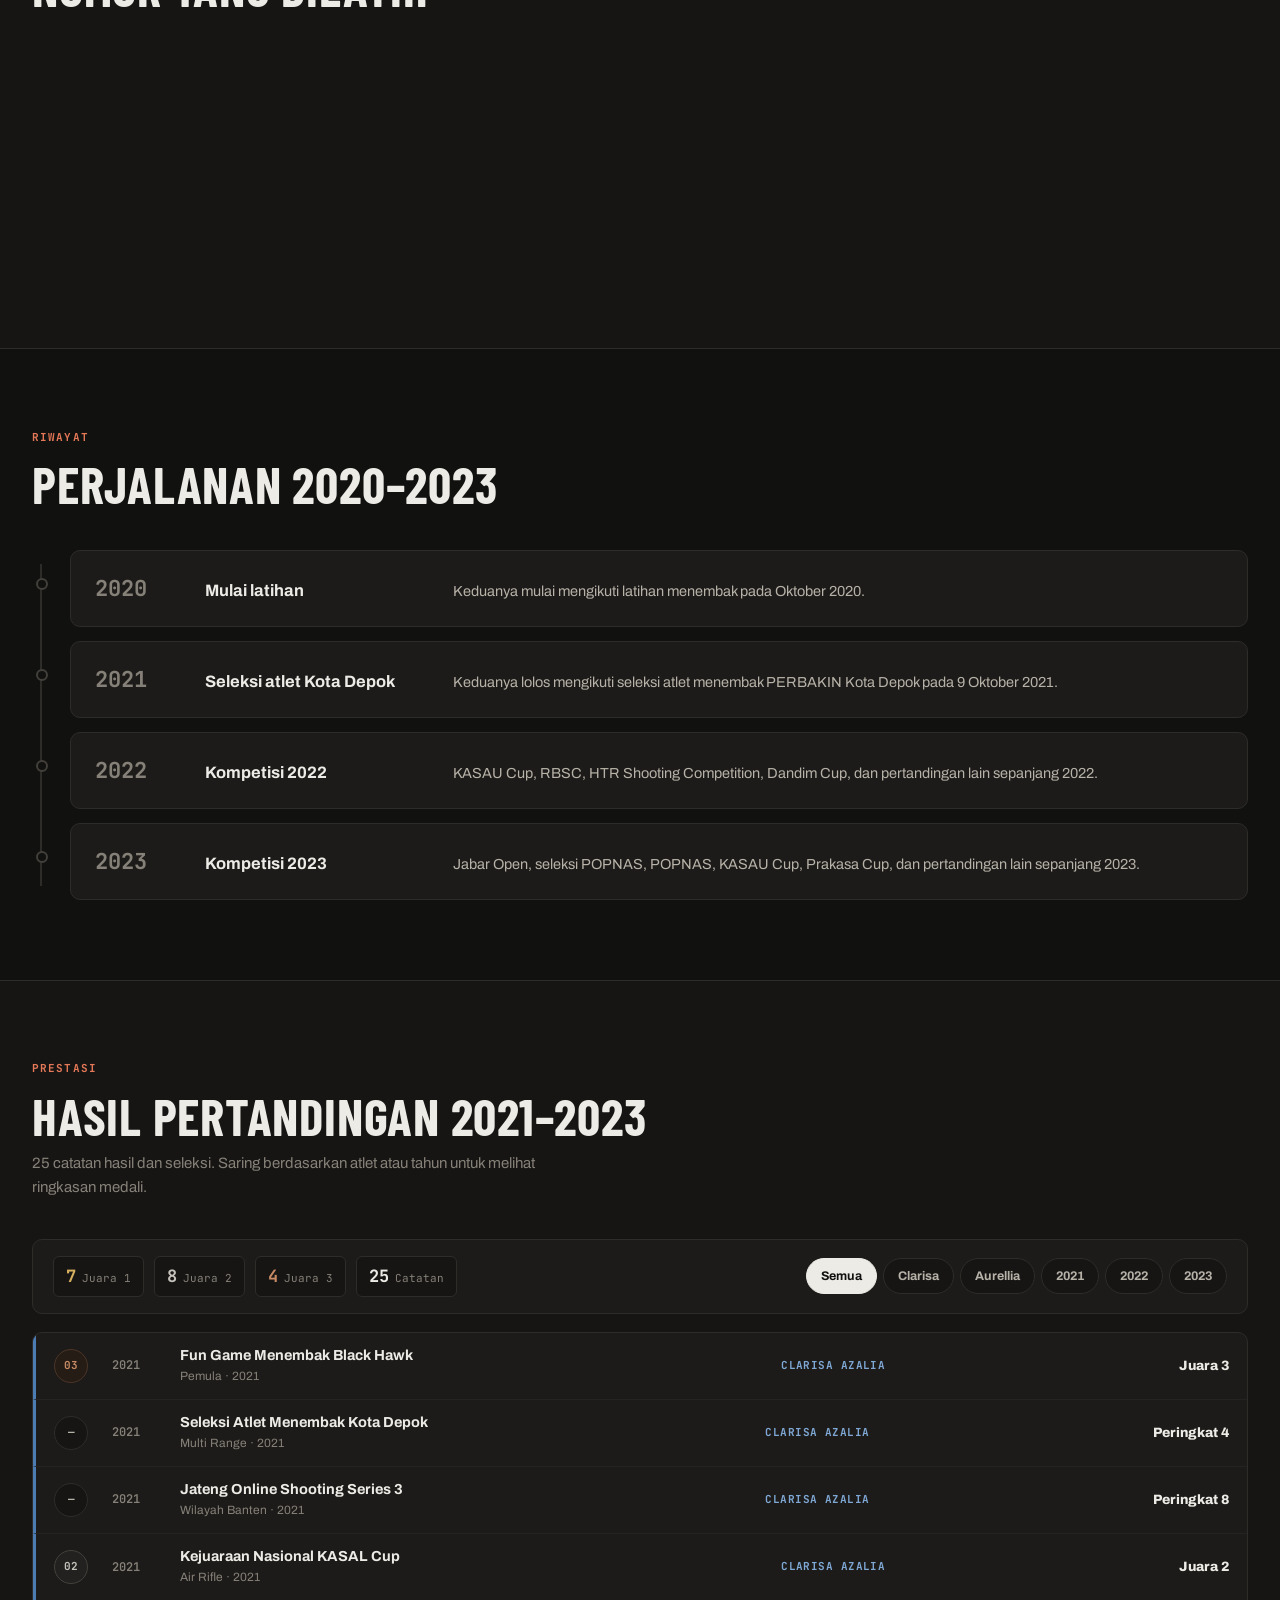
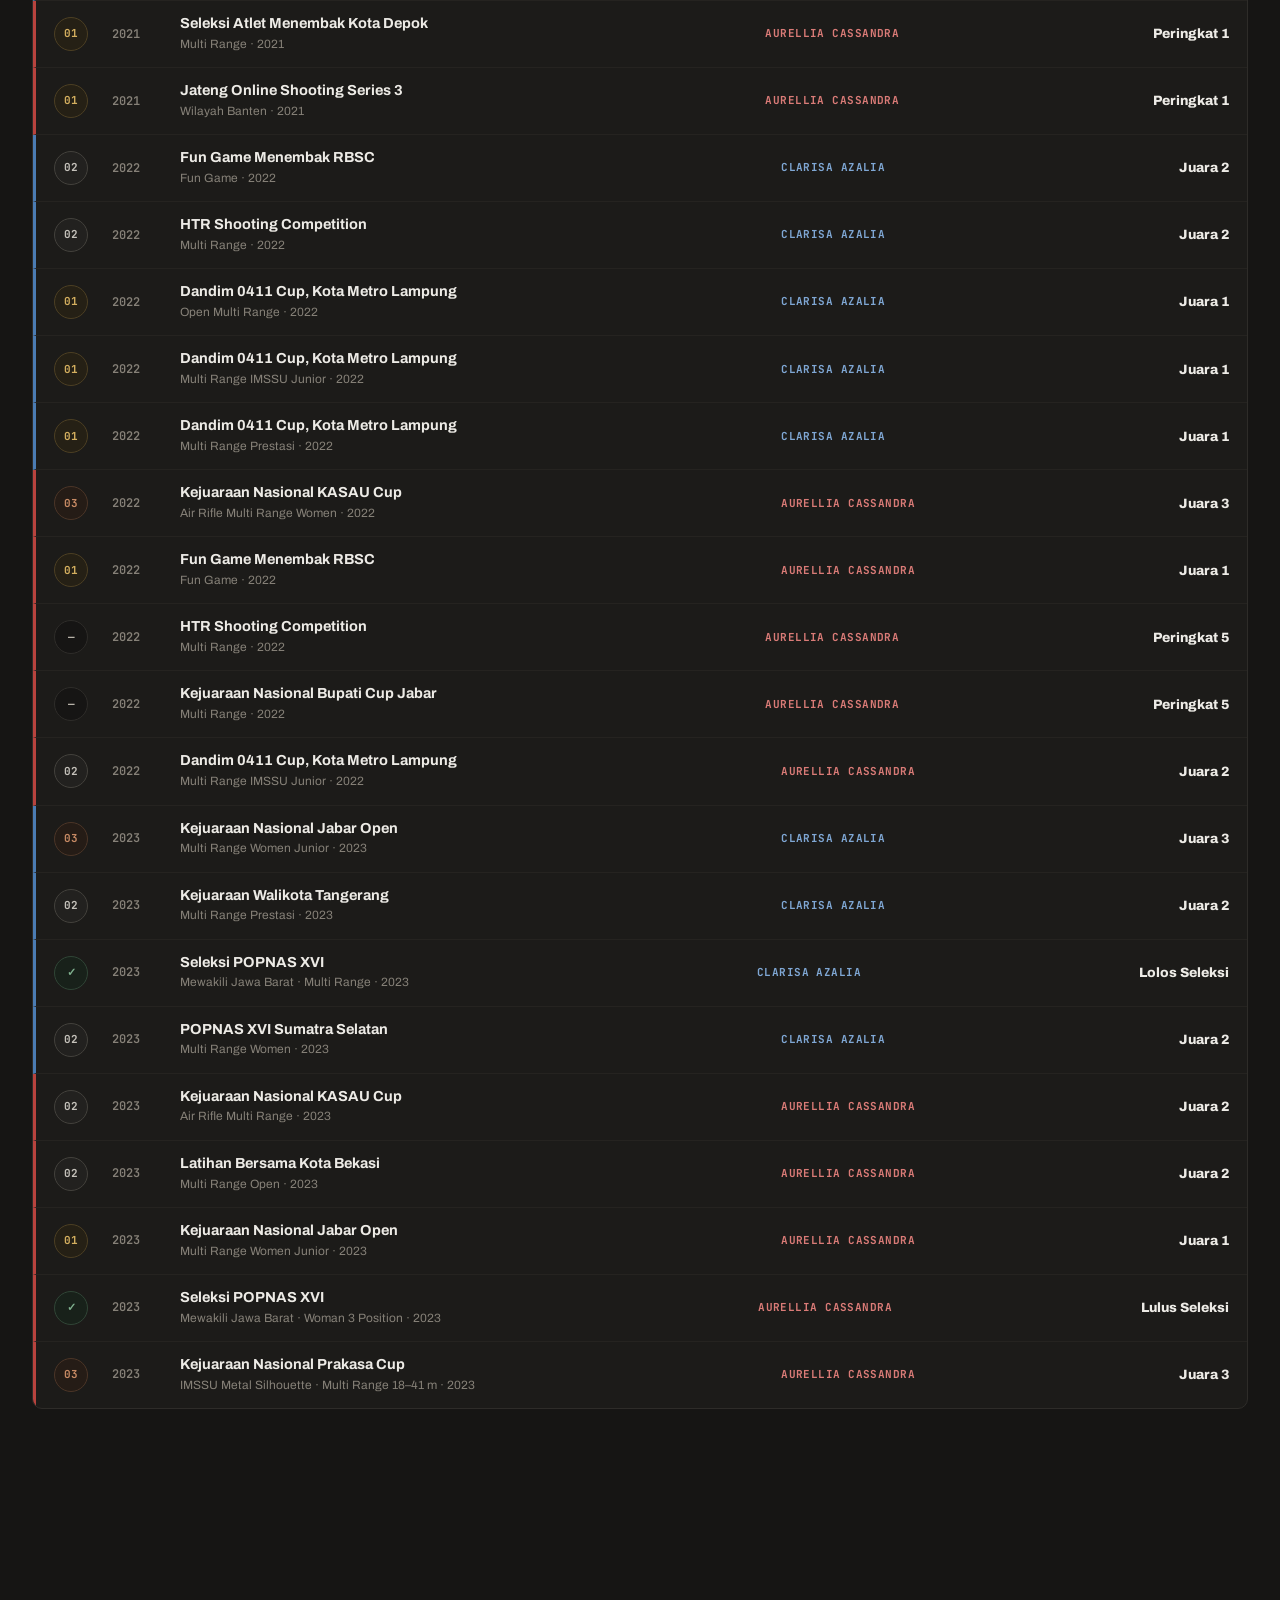
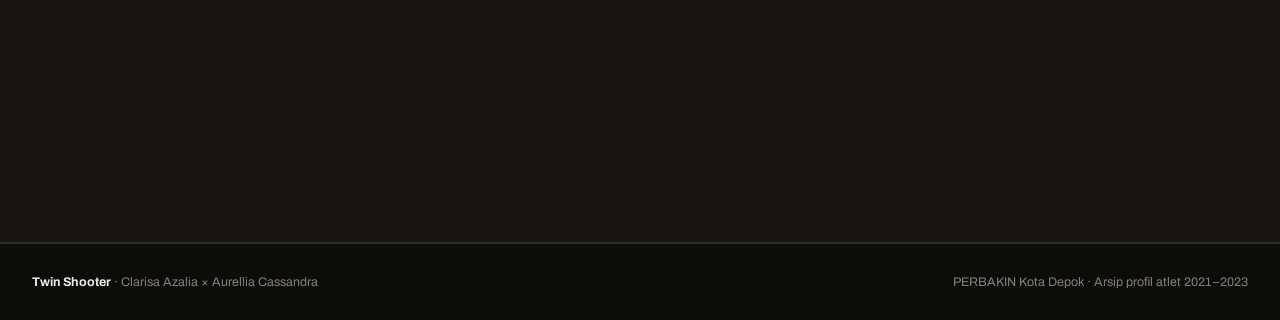
==== commit bfce4bc3: "Homepage redesign: Gunmetal & Warm Brass editorial + P 70 Breakdown" ====
--- a/index.html
+++ b/index.html
@@ -2,13 +2,13 @@
 <html lang="id">
 <head>
   <meta charset="utf-8" />
-  <meta name="viewport" content="width=device-width,initial-scale=1" />
-  <meta name="theme-color" content="#0b1020" />
+  <meta name="viewport" content="width=device-width,initial-scale=1,viewport-fit=cover" />
+  <meta name="theme-color" content="#111110" />
   <meta name="description" content="Latihan menembak IMSSU di Depok bersama Clarisa Azalia &amp; Aurellia Cassandra, PERBAKIN Kota Depok. Tim IMSSU Depok raih 2 emas 1 perunggu di Porprov XV Jawa Barat 2026." />
   <title>Twin Shooter: Latihan Menembak IMSSU Depok | Clarisa Azalia &amp; Aurellia Cassandra</title>
   <meta name="robots" content="index,follow,max-image-preview:large" />
-  <link rel="canonical" href="https://twinshooter.vercel.app/" />
-  <link rel="icon" type="image/svg+xml" href="/favicon.svg" />
+  <link rel="canonical" href="/" />
+  <link rel="icon" type="image/webp" href="/assets/brand-logo.webp" />
   <meta property="og:type" content="website" />
   <meta property="og:locale" content="id_ID" />
   <meta property="og:site_name" content="Twin Shooter" />
@@ -18,274 +18,495 @@
   <meta property="og:image" content="https://twinshooter.vercel.app/assets/twin-shooter-og.png" />
   <meta property="og:image:width" content="1200" />
   <meta property="og:image:height" content="630" />
-  <meta property="og:image:alt" content="Twin Shooter, Clarisa Azalia dan Aurellia Cassandra" />
   <meta name="twitter:card" content="summary_large_image" />
-  <meta name="twitter:title" content="Twin Shooter | Clarisa Azalia &amp; Aurellia Cassandra" />
-  <meta name="twitter:description" content="Latihan menembak IMSSU di Depok bersama Clarisa Azalia &amp; Aurellia Cassandra, PERBAKIN Kota Depok. Tim IMSSU Depok raih 2 emas 1 perunggu di Porprov XV Jawa Barat 2026." />
-  <meta name="twitter:image" content="https://twinshooter.vercel.app/assets/twin-shooter-og.png" />
+  <link rel="preconnect" href="https://fonts.googleapis.com" />
+  <link rel="preconnect" href="https://fonts.gstatic.com" crossorigin />
+  <link href="https://fonts.googleapis.com/css2?family=Archivo:wght@400;500;600;700;800&family=Barlow+Condensed:wght@600;700;800&family=JetBrains+Mono:wght@400;600;700&display=swap" rel="stylesheet" />
   <link rel="preload" as="image" type="image/webp" href="/assets/clarisa.webp" fetchpriority="high" />
   <script type="application/ld+json">{"@context":"https://schema.org","@graph":[{"@type":"WebSite","@id":"https://twinshooter.vercel.app/#website","url":"https://twinshooter.vercel.app/","name":"Twin Shooter","inLanguage":"id-ID"},{"@type":"AboutPage","@id":"https://twinshooter.vercel.app/#about","url":"https://twinshooter.vercel.app/","name":"Twin Shooter, Clarisa Azalia & Aurellia Cassandra","inLanguage":"id-ID","isPartOf":{"@id":"https://twinshooter.vercel.app/#website"},"about":[{"@id":"https://twinshooter.vercel.app/#clarisa"},{"@id":"https://twinshooter.vercel.app/#aurellia"}]},{"@type":"Person","@id":"https://twinshooter.vercel.app/#clarisa","name":"Clarisa Azalia","affiliation":{"@type":"Organization","name":"PERBAKIN Kota Depok"},"knowsAbout":"Air Rifle Multi Range"},{"@type":"Person","@id":"https://twinshooter.vercel.app/#aurellia","name":"Aurellia Cassandra","affiliation":{"@type":"Organization","name":"PERBAKIN Kota Depok"},"knowsAbout":["Air Rifle Multi Range","Air Rifle 3 Position"]}]}</script>
-  <link rel="stylesheet" href="/site.css" />
-  <link rel="stylesheet" href="/profile.css" />
-  
+  <link rel="stylesheet" href="/homepage-editorial.css" />
 </head>
 <body>
   <a class="skip-link" href="#main-content">Lewati navigasi</a>
-  <header class="header wrap">
-    <a class="brand" href="/"><span class="mark">TS</span><span><strong>Twin Shooter</strong><small>Profil Atlet</small></span></a>
-    <nav class="nav"><a href="#athletes">Profil</a><a href="#journey">Riwayat</a><a href="#achievements">Prestasi</a><a href="/porprov-2026">Porprov 2026</a><a href="/lab">Laboratorium</a><a class="rules" href="/rules">Peraturan</a></nav>
+
+  <header class="site-header">
+    <div class="wrap header-inner">
+      <a class="brand" href="/">
+        <span class="brand-emblem" aria-hidden="true"><img src="/assets/brand-logo.webp" alt="" width="36" height="36" /></span>
+        <span>
+          <strong class="brand-name">Twin Shooter</strong>
+          <small class="brand-sub">PERBAKIN Kota Depok</small>
+        </span>
+      </a>
+      <nav class="site-nav" aria-label="Navigasi utama">
+        <a href="#athletes">Profil</a>
+        <a href="#p70-showcase">P 70</a>
+        <a href="#journey">Riwayat</a>
+        <a href="#achievements">Prestasi</a>
+        <a href="/porprov-2026">Porprov 2026</a>
+        <a href="/rules">Peraturan</a>
+        <a class="nav-lab" href="/lab">Laboratorium ↗</a>
+      </nav>
+      <button id="menuToggle" type="button" class="menu-toggle" aria-expanded="false" aria-controls="mobileDrawer" aria-label="Buka menu navigasi">
+        <span class="menu-bars" aria-hidden="true"><span></span><span></span><span></span></span>
+      </button>
+    </div>
+    <nav id="mobileDrawer" class="mobile-drawer" aria-label="Menu navigasi mobile" hidden>
+      <div class="wrap mobile-drawer-inner">
+        <a href="#athletes"><span>01</span>Profil Atlet</a>
+        <a href="#p70-showcase"><span>02</span>Feinwerkbau P 70</a>
+        <a href="#journey"><span>03</span>Riwayat 2020–2023</a>
+        <a href="#achievements"><span>04</span>25 Prestasi</a>
+        <a href="/porprov-2026"><span>05</span>Porprov 2026 ↗</a>
+        <a href="/rules"><span>06</span>Peraturan IMSSU ↗</a>
+        <a class="drawer-cta" href="/lab">Buka Laboratorium Interaktif ↗</a>
+      </div>
+    </nav>
+    <div class="scroll-reticle-track" aria-hidden="true"><div id="scrollReticleFill" class="scroll-reticle-fill"></div></div>
   </header>
 
   <main id="main-content">
-    <section class="hero wrap" aria-labelledby="hero-title">
-      <div class="hero-copy">
-        <p class="kicker">AIR RIFLE / PERBAKIN KOTA DEPOK</p>
-        <h1 id="hero-title">Clarisa Azalia<br><span>&amp; Aurellia Cassandra</span></h1>
-        <p class="lead">Keduanya mulai berlatih pada Oktober 2020, kemudian mengikuti seleksi dan pertandingan menembak sepanjang 2021–2023.</p>
-        <div class="actions">
-          <a class="btn primary" href="#achievements">Lihat prestasi <span aria-hidden="true">↗</span></a>
-          <a class="btn" href="/rules">Peraturan IMSSU</a>
-        </div>
-        <div class="facts" aria-label="Ringkasan perjalanan atlet">
-          <div><b>2020</b><span>Mulai berlatih</span></div>
-          <div><b>2021</b><span>Seleksi Kota Depok</span></div>
-          <div><b>2023</b><span>POPNAS XVI</span></div>
-        </div>
-      </div>
-
-      <div class="duo" aria-label="Foto Clarisa dan Aurellia">
-        <article class="athlete first">
-          <div class="photo"><img src="/assets/clarisa.webp" width="260" height="359" fetchpriority="high" decoding="async" alt="Clarisa Azalia memegang air rifle"></div>
-          <div class="cap"><span class="photo-index">01 / CLARISA</span><strong>Clarisa Azalia</strong><small>Air Rifle · Multi Range</small></div>
-        </article>
-        <article class="athlete">
-          <div class="photo"><img src="/assets/aurellia.webp" width="260" height="359" decoding="async" alt="Aurellia Cassandra memegang air rifle"></div>
-          <div class="cap"><span class="photo-index">02 / AURELLIA</span><strong>Aurellia Cassandra</strong><small>Air Rifle · Multi Range · 3 Position</small></div>
-        </article>
-      </div>
-    </section>
-
-    <section class="band" aria-labelledby="featured-title">
-      <div class="wrap band-layout">
-        <div class="band-heading">
-          <p class="kicker">SOROTAN HASIL / 2023</p>
-          <h2 id="featured-title">Prestasi yang tercatat</h2>
-          <a class="band-link" href="#achievements">Lihat semua hasil <span aria-hidden="true">↗</span></a>
-        </div>
-        <div class="band-features">
-          <article class="band-feature">
-            <p class="feature-label">CLARISA AZALIA · POPNAS XVI</p>
-            <p class="feature-result">Juara 2</p>
-            <p class="feature-class">Multi Range Women · 2023</p>
-          </article>
-          <article class="band-feature">
-            <p class="feature-label">AURELLIA CASSANDRA · JABAR OPEN</p>
-            <p class="feature-result">Juara 1</p>
-            <p class="feature-class">Multi Range Women Junior · 2023</p>
-          </article>
-        </div>
-      </div>
-    </section>
-
-    <section id="athletes" class="section wrap">
-      <div class="heading"><p class="kicker">PROFIL ATLET</p><h2>Clarisa &amp; Aurellia</h2><p>PERBAKIN Kota Depok · Arsip profil dan pertandingan 2021–2023</p></div>
-      <div class="cards2">
-        <article class="profile"><div class="top"><span>CLARISA</span><span>01</span></div><h3>Clarisa Azalia</h3><p class="role">Atlet Menembak · PERBAKIN Kota Depok</p><div class="meta"><div><span>Senapan</span><strong>Feinwerkbau P 70</strong></div><div><span>Organisasi</span><strong>PERBAKIN Kota Depok</strong></div><div><span>Periode</span><strong>2021–2023</strong></div></div><div class="highlight"><span class="medal silver">02</span><div><strong>POPNAS XVI 2023</strong><small>Juara 2 · Multi Range Women</small></div></div><p class="note">Dandim 0411 Cup 2022: Juara 1 Open Multi Range, IMSSU Junior, dan Multi Range Prestasi.</p></article>
-        <article class="profile"><div class="top"><span>AURELLIA</span><span>02</span></div><h3>Aurellia Cassandra</h3><p class="role">Atlet Menembak · PERBAKIN Kota Depok</p><div class="meta"><div><span>Senapan</span><strong>Feinwerkbau P 70</strong></div><div><span>Organisasi</span><strong>PERBAKIN Kota Depok</strong></div><div><span>Periode</span><strong>2021–2023</strong></div></div><div class="highlight"><span class="medal gold">01</span><div><strong>Jabar Open 2023</strong><small>Juara 1 · Multi Range Women Junior</small></div></div><p class="note">Lulus seleksi POPNAS XVI 2023 dan mewakili Jawa Barat di kelas Woman 3 Position.</p></article>
-      </div>
-    </section>
-
-    <section class="section wrap">
-      <div class="heading"><p class="kicker">KEMAMPUAN</p><h2>Nomor yang dilatih</h2></div>
-      <div class="disciplines">
-        <article class="discipline main"><span>01</span><b>Air Rifle Multi Range</b><p>18 m, 27 m, 33 m, dan 41 m dengan posisi berdiri.</p></article>
-        <article class="discipline"><span>02</span><b>Air Rifle 3 Position</b><p>15 target pada jarak 33 m dalam 15 menit dengan posisi tiarap, berjongkok, dan berdiri.</p></article>
-        <article class="discipline"><span>03</span><b>Air Rifle Banchrest</b><p>25 target dalam 20 menit pada jarak 25 m / 41 m dengan posisi duduk.</p></article>
-        <article class="discipline"><span>04</span><b>Air Pistol</b><p>60 target dalam 1 jam 45 menit pada jarak 10 m dengan posisi berdiri.</p></article>
-      </div>
-    </section>
-
-    <section id="journey" class="section wrap">
-      <div class="heading"><p class="kicker">RIWAYAT</p><h2>2020–2023</h2></div>
-      <div class="journey">
-        <article class="step"><b>2020</b><h3>Mulai latihan</h3><p>Keduanya mulai mengikuti latihan menembak pada Oktober 2020.</p></article>
-        <article class="step"><b>2021</b><h3>Seleksi atlet Kota Depok</h3><p>Keduanya lolos mengikuti seleksi atlet menembak PERBAKIN Kota Depok pada 9 Oktober 2021.</p></article>
-        <article class="step"><b>2022</b><h3>Kompetisi 2022</h3><p>KASAU Cup, RBSC, HTR Shooting Competition, Dandim Cup, dan pertandingan lain sepanjang 2022.</p></article>
-        <article class="step"><b>2023</b><h3>Kompetisi 2023</h3><p>Jabar Open, seleksi POPNAS, POPNAS, KASAU Cup, Prakasa Cup, dan pertandingan lain sepanjang 2023.</p></article>
-      </div>
-    </section>
-
-    <section id="achievements" class="section wrap">
-      <div class="heading"><p class="kicker">PRESTASI</p><h2>Hasil pertandingan 2021–2023</h2><p>25 catatan hasil dan seleksi. Saring berdasarkan atlet atau tahun.</p></div>
-      <div class="filters" role="group" aria-label="Filter prestasi"><button type="button" class="filter active" data-filter="all" aria-pressed="true">Semua</button><button type="button" class="filter" data-filter="clarisa" aria-pressed="false">Clarisa</button><button type="button" class="filter" data-filter="aurellia" aria-pressed="false">Aurellia</button><button type="button" class="filter" data-filter="2021" aria-pressed="false">2021</button><button type="button" class="filter" data-filter="2022" aria-pressed="false">2022</button><button type="button" class="filter" data-filter="2023" aria-pressed="false">2023</button></div>
-      <p class="sr-only" id="results-status" role="status" aria-live="polite"></p>
-      <div id="grid" class="grid">
-        <article class="achievement clarisa" data-athlete="clarisa" data-year="2021">
-          <div class="row"><span class="badge bronze" aria-hidden="true">03</span><span>2021</span></div>
-          <p class="who">Clarisa Azalia</p><h3>Fun Game Menembak Black Hawk</h3>
-          <p class="result">Juara 3</p><p class="class">Pemula</p>
-        </article>
-        <article class="achievement clarisa" data-athlete="clarisa" data-year="2021">
-          <div class="row"><span class="badge rank" aria-hidden="true">—</span><span>2021</span></div>
-          <p class="who">Clarisa Azalia</p><h3>Seleksi Atlet Menembak Kota Depok</h3>
-          <p class="result">Peringkat 4</p><p class="class">Multi Range</p>
-        </article>
-        <article class="achievement clarisa" data-athlete="clarisa" data-year="2021">
-          <div class="row"><span class="badge rank" aria-hidden="true">—</span><span>2021</span></div>
-          <p class="who">Clarisa Azalia</p><h3>Jateng Online Shooting Series 3</h3>
-          <p class="result">Peringkat 8</p><p class="class">Wilayah Banten</p>
-        </article>
-        <article class="achievement clarisa" data-athlete="clarisa" data-year="2021">
-          <div class="row"><span class="badge silver" aria-hidden="true">02</span><span>2021</span></div>
-          <p class="who">Clarisa Azalia</p><h3>Kejuaraan Nasional KASAL Cup</h3>
-          <p class="result">Juara 2</p><p class="class">Air Rifle</p>
-        </article>
-        <article class="achievement aurellia" data-athlete="aurellia" data-year="2021">
-          <div class="row"><span class="badge gold" aria-hidden="true">01</span><span>2021</span></div>
-          <p class="who">Aurellia Cassandra</p><h3>Seleksi Atlet Menembak Kota Depok</h3>
-          <p class="result">Peringkat 1</p><p class="class">Multi Range</p>
-        </article>
-        <article class="achievement aurellia" data-athlete="aurellia" data-year="2021">
-          <div class="row"><span class="badge gold" aria-hidden="true">01</span><span>2021</span></div>
-          <p class="who">Aurellia Cassandra</p><h3>Jateng Online Shooting Series 3</h3>
-          <p class="result">Peringkat 1</p><p class="class">Wilayah Banten</p>
-        </article>
-        <article class="achievement clarisa" data-athlete="clarisa" data-year="2022">
-          <div class="row"><span class="badge silver" aria-hidden="true">02</span><span>2022</span></div>
-          <p class="who">Clarisa Azalia</p><h3>Fun Game Menembak RBSC</h3>
-          <p class="result">Juara 2</p><p class="class">Fun Game</p>
-        </article>
-        <article class="achievement clarisa" data-athlete="clarisa" data-year="2022">
-          <div class="row"><span class="badge silver" aria-hidden="true">02</span><span>2022</span></div>
-          <p class="who">Clarisa Azalia</p><h3>HTR Shooting Competition</h3>
-          <p class="result">Juara 2</p><p class="class">Multi Range</p>
-        </article>
-        <article class="achievement clarisa" data-athlete="clarisa" data-year="2022">
-          <div class="row"><span class="badge gold" aria-hidden="true">01</span><span>2022</span></div>
-          <p class="who">Clarisa Azalia</p><h3>Dandim 0411 Cup, Kota Metro Lampung</h3>
-          <p class="result">Juara 1</p><p class="class">Open Multi Range</p>
-        </article>
-        <article class="achievement clarisa" data-athlete="clarisa" data-year="2022">
-          <div class="row"><span class="badge gold" aria-hidden="true">01</span><span>2022</span></div>
-          <p class="who">Clarisa Azalia</p><h3>Dandim 0411 Cup, Kota Metro Lampung</h3>
-          <p class="result">Juara 1</p><p class="class">Multi Range IMSSU Junior</p>
-        </article>
-        <article class="achievement clarisa" data-athlete="clarisa" data-year="2022">
-          <div class="row"><span class="badge gold" aria-hidden="true">01</span><span>2022</span></div>
-          <p class="who">Clarisa Azalia</p><h3>Dandim 0411 Cup, Kota Metro Lampung</h3>
-          <p class="result">Juara 1</p><p class="class">Multi Range Prestasi</p>
-        </article>
-        <article class="achievement aurellia" data-athlete="aurellia" data-year="2022">
-          <div class="row"><span class="badge bronze" aria-hidden="true">03</span><span>2022</span></div>
-          <p class="who">Aurellia Cassandra</p><h3>Kejuaraan Nasional KASAU Cup</h3>
-          <p class="result">Juara 3</p><p class="class">Air Rifle Multi Range Women</p>
-        </article>
-        <article class="achievement aurellia" data-athlete="aurellia" data-year="2022">
-          <div class="row"><span class="badge gold" aria-hidden="true">01</span><span>2022</span></div>
-          <p class="who">Aurellia Cassandra</p><h3>Fun Game Menembak RBSC</h3>
-          <p class="result">Juara 1</p><p class="class">Fun Game</p>
-        </article>
-        <article class="achievement aurellia" data-athlete="aurellia" data-year="2022">
-          <div class="row"><span class="badge rank" aria-hidden="true">—</span><span>2022</span></div>
-          <p class="who">Aurellia Cassandra</p><h3>HTR Shooting Competition</h3>
-          <p class="result">Peringkat 5</p><p class="class">Multi Range</p>
-        </article>
-        <article class="achievement aurellia" data-athlete="aurellia" data-year="2022">
-          <div class="row"><span class="badge rank" aria-hidden="true">—</span><span>2022</span></div>
-          <p class="who">Aurellia Cassandra</p><h3>Kejuaraan Nasional Bupati Cup Jabar</h3>
-          <p class="result">Peringkat 5</p><p class="class">Multi Range</p>
-        </article>
-        <article class="achievement aurellia" data-athlete="aurellia" data-year="2022">
-          <div class="row"><span class="badge silver" aria-hidden="true">02</span><span>2022</span></div>
-          <p class="who">Aurellia Cassandra</p><h3>Dandim 0411 Cup, Kota Metro Lampung</h3>
-          <p class="result">Juara 2</p><p class="class">Multi Range IMSSU Junior</p>
-        </article>
-        <article class="achievement clarisa" data-athlete="clarisa" data-year="2023">
-          <div class="row"><span class="badge bronze" aria-hidden="true">03</span><span>2023</span></div>
-          <p class="who">Clarisa Azalia</p><h3>Kejuaraan Nasional Jabar Open</h3>
-          <p class="result">Juara 3</p><p class="class">Multi Range Women Junior</p>
-        </article>
-        <article class="achievement clarisa" data-athlete="clarisa" data-year="2023">
-          <div class="row"><span class="badge silver" aria-hidden="true">02</span><span>2023</span></div>
-          <p class="who">Clarisa Azalia</p><h3>Kejuaraan Walikota Tanggerang</h3>
-          <p class="result">Juara 2</p><p class="class">Multi Range Prestasi</p>
-        </article>
-        <article class="achievement clarisa" data-athlete="clarisa" data-year="2023">
-          <div class="row"><span class="badge qualify" aria-hidden="true">✓</span><span>2023</span></div>
-          <p class="who">Clarisa Azalia</p><h3>Seleksi POPNAS XVI</h3>
-          <p class="result">Lolos Seleksi</p><p class="class">Mewakili Jawa Barat · Multi Range</p>
-        </article>
-        <article class="achievement clarisa" data-athlete="clarisa" data-year="2023">
-          <div class="row"><span class="badge silver" aria-hidden="true">02</span><span>2023</span></div>
-          <p class="who">Clarisa Azalia</p><h3>POPNAS XVI Sumatra Selatan</h3>
-          <p class="result">Juara 2</p><p class="class">Multi Range Women</p>
-        </article>
-        <article class="achievement aurellia" data-athlete="aurellia" data-year="2023">
-          <div class="row"><span class="badge silver" aria-hidden="true">02</span><span>2023</span></div>
-          <p class="who">Aurellia Cassandra</p><h3>Kejuaraan Nasional KASAU Cup</h3>
-          <p class="result">Juara 2</p><p class="class">Air Rifle Multi Range</p>
-        </article>
-        <article class="achievement aurellia" data-athlete="aurellia" data-year="2023">
-          <div class="row"><span class="badge silver" aria-hidden="true">02</span><span>2023</span></div>
-          <p class="who">Aurellia Cassandra</p><h3>Latihan Bersama Kota Bekasi</h3>
-          <p class="result">Juara 2</p><p class="class">Multi Range Open</p>
-        </article>
-        <article class="achievement aurellia" data-athlete="aurellia" data-year="2023">
-          <div class="row"><span class="badge gold" aria-hidden="true">01</span><span>2023</span></div>
-          <p class="who">Aurellia Cassandra</p><h3>Kejuaraan Nasional Jabar Open</h3>
-          <p class="result">Juara 1</p><p class="class">Multi Range Women Junior</p>
-        </article>
-        <article class="achievement aurellia" data-athlete="aurellia" data-year="2023">
-          <div class="row"><span class="badge qualify" aria-hidden="true">✓</span><span>2023</span></div>
-          <p class="who">Aurellia Cassandra</p><h3>Seleksi POPNAS XVI</h3>
-          <p class="result">Lulus Seleksi</p><p class="class">Mewakili Jawa Barat · Woman 3 Position</p>
-        </article>
-        <article class="achievement aurellia" data-athlete="aurellia" data-year="2023">
-          <div class="row"><span class="badge bronze" aria-hidden="true">03</span><span>2023</span></div>
-          <p class="who">Aurellia Cassandra</p><h3>Kejuaraan Nasional Prakasa Cup</h3>
-          <p class="result">Juara 3</p><p class="class">IMSSU Metal Silhoutte · Multi Range 18–41 m</p>
-        </article>
-      </div>
-    </section>
-
-    <section class="section wrap"><div class="rules-card"><div><p class="kicker">PERATURAN</p><h2>IMSSU Air Rifle .177</h2><p>Baca atau unduh PDF peraturan.</p><p><a href="/lab" style="color:#a4e1db;text-underline-offset:4px;font-weight:750">Jelajahi laboratorium interaktif ↗</a></p></div><a class="btn" href="/rules">Buka peraturan</a></div></section>
+    <!-- 1. HERO — DUAL-IDENTITY DARK EDITORIAL STAGE -->
+    <section class="hero-section" aria-labelledby="hero-title">
+      <div class="wrap hero-grid">
+        <div>
+          <p class="kicker">Air Rifle Silhouette · PERBAKIN Kota Depok</p>
+          <h1 id="hero-title" class="hero-title">Clarisa Azalia<span class="twin-amp">&amp; Aurellia Cassandra</span></h1>
+          <p class="hero-lead">Keduanya mulai berlatih pada Oktober 2020, kemudian mengikuti seleksi dan pertandingan menembak sepanjang 2021–2023.</p>
+          <div class="hero-facts" aria-label="Ringkasan perjalanan atlet">
+            <div><strong>2020</strong><span>Mulai berlatih</span></div>
+            <div><strong>2021</strong><span>Seleksi Kota Depok</span></div>
+            <div><strong>2023</strong><span>POPNAS XVI</span></div>
+          </div>
+        </div>
+
+        <div class="duo-stage" aria-label="Foto Clarisa dan Aurellia">
+          <article class="twin-card is-clarisa">
+            <div class="twin-photo"><img src="/assets/clarisa.webp" width="260" height="359" fetchpriority="high" decoding="async" alt="Clarisa Azalia memegang air rifle" /></div>
+            <div class="twin-cap">
+              <span class="twin-idx">01 · CLARISA</span>
+              <strong>Clarisa Azalia</strong>
+              <small>Air Rifle · Multi Range</small>
+            </div>
+          </article>
+          <article class="twin-card is-aurellia">
+            <div class="twin-photo"><img src="/assets/aurellia.webp" width="260" height="359" decoding="async" alt="Aurellia Cassandra memegang air rifle" /></div>
+            <div class="twin-cap">
+              <span class="twin-idx">02 · AURELLIA</span>
+              <strong>Aurellia Cassandra</strong>
+              <small>Air Rifle · Multi Range · 3 Position</small>
+            </div>
+          </article>
+        </div>
+      </div>
+    </section>
+
+    <!-- 2. SOROTAN HASIL 2023 -->
+    <section class="highlight-band" aria-labelledby="featured-title">
+      <div class="wrap highlight-grid">
+        <div>
+          <p class="kicker">Sorotan Hasil / 2023</p>
+          <h2 id="featured-title" class="sec-title">Prestasi yang tercatat</h2>
+          <a class="text-cta" href="#achievements">Lihat semua hasil ↓</a>
+        </div>
+        <div class="featured-pair">
+          <article class="featured-item" data-reveal style="--d:0ms">
+            <div class="featured-top">
+              <p class="featured-label">CLARISA AZALIA · POPNAS XVI</p>
+              <span class="podium-chip silver">PERAK · 02</span>
+            </div>
+            <p class="featured-rank">Juara 2</p>
+            <p class="featured-class">Multi Range Women · 2023</p>
+          </article>
+          <article class="featured-item is-red" data-reveal style="--d:90ms">
+            <div class="featured-top">
+              <p class="featured-label">AURELLIA CASSANDRA · JABAR OPEN</p>
+              <span class="podium-chip gold">EMAS · 01</span>
+            </div>
+            <p class="featured-rank">Juara 1</p>
+            <p class="featured-class">Multi Range Women Junior · 2023</p>
+          </article>
+        </div>
+      </div>
+    </section>
+
+    <!-- 3. PROFIL ATLET (DUAL-IDENTITY SPLIT) -->
+    <section id="athletes" class="section-white">
+      <div class="wrap">
+        <div class="sec-head">
+          <p class="kicker">Profil Atlet</p>
+          <h2 class="sec-title">Clarisa &amp; Aurellia</h2>
+          <p class="sec-sub">PERBAKIN Kota Depok · Arsip profil dan pertandingan 2021–2023</p>
+        </div>
+        <div class="dual-profiles">
+          <article class="profile-col is-clarisa" data-reveal style="--d:0ms">
+            <div class="profile-top"><span>CLARISA</span><span>01</span></div>
+            <h3>Clarisa Azalia</h3>
+            <p class="profile-role">Atlet Menembak · PERBAKIN Kota Depok</p>
+            <div class="profile-specs">
+              <div><span>Senapan</span><strong>Feinwerkbau P 70</strong></div>
+              <div><span>Organisasi</span><strong>PERBAKIN Kota Depok</strong></div>
+              <div><span>Periode</span><strong>2021–2023</strong></div>
+            </div>
+            <div class="profile-medal-strip">
+              <span class="medal-dot silver">02</span>
+              <div><strong>POPNAS XVI 2023</strong><small>Juara 2 · Multi Range Women</small></div>
+            </div>
+            <p class="profile-note">Dandim 0411 Cup 2022: Juara 1 Open Multi Range, IMSSU Junior, dan Multi Range Prestasi.</p>
+          </article>
+
+          <article class="profile-col is-aurellia" data-reveal style="--d:110ms">
+            <div class="profile-top"><span>AURELLIA</span><span>02</span></div>
+            <h3>Aurellia Cassandra</h3>
+            <p class="profile-role">Atlet Menembak · PERBAKIN Kota Depok</p>
+            <div class="profile-specs">
+              <div><span>Senapan</span><strong>Feinwerkbau P 70</strong></div>
+              <div><span>Organisasi</span><strong>PERBAKIN Kota Depok</strong></div>
+              <div><span>Periode</span><strong>2021–2023</strong></div>
+            </div>
+            <div class="profile-medal-strip">
+              <span class="medal-dot gold">01</span>
+              <div><strong>Jabar Open 2023</strong><small>Juara 1 · Multi Range Women Junior</small></div>
+            </div>
+            <p class="profile-note">Lulus seleksi POPNAS XVI 2023 dan mewakili Jawa Barat di kelas Woman 3 Position.</p>
+          </article>
+        </div>
+      </div>
+    </section>
+
+    <!-- 3B. SHOWCASE INTERAKTIF FEINWERKBAU P 70 (DIRECT BREAKDOWN + PRECISION FOCUS FRAME) -->
+    <section id="p70-showcase" class="p70-section" aria-labelledby="p70-title">
+      <div class="wrap">
+        <div class="sec-head">
+          <p class="kicker">Arsitektur Perangkat · PCP 4,5 mm (.177)</p>
+          <h2 id="p70-title" class="sec-title">Feinwerkbau P 70 Breakdown</h2>
+          <p class="sec-sub">Senapan match udara tekan yang digunakan Clarisa &amp; Aurellia. Pilih salah satu modul di bawah atau ketuk langsung bagian senapan untuk menyorot komponennya.</p>
+        </div>
+
+        <div class="p70-stage-card" data-reveal style="--d:40ms">
+          <div id="p70Viewport" class="p70-viewport">
+            <img class="p70-render" src="/assets/p70-exploded.webp" width="1200" height="675" decoding="async" alt="Tampilan breakdown 5 sub-rakitan senapan Feinwerkbau P 70" />
+
+            <!-- Invisible precision hit-zones matching each floating sub-assembly -->
+            <button type="button" class="p70-zone" data-part="0" style="left:26.5%;top:23.5%;width:31.5%;height:14.5%;" aria-label="Pilih 01 Optik dan Mounting"></button>
+            <button type="button" class="p70-zone" data-part="1" style="left:31%;top:35%;width:65.5%;height:16%;" aria-label="Pilih 02 Laras 425 mm dan Receiver"></button>
+            <button type="button" class="p70-zone" data-part="2" style="left:50.5%;top:47.5%;width:36%;height:7.5%;" aria-label="Pilih 03 Tabung Udara 200 Bar"></button>
+            <button type="button" class="p70-zone" data-part="3" style="left:34.5%;top:67.5%;width:10.5%;height:15%;" aria-label="Pilih 04 Unit Pelatuk Match"></button>
+            <button type="button" class="p70-zone" data-part="4" style="left:3.5%;top:49.5%;width:70%;height:32%;" aria-label="Pilih 05 Popor, Cheekpiece dan Buttplate"></button>
+
+            <!-- Single non-blocking gliding architectural corner-bracket frame -->
+            <div id="p70Frame" class="p70-frame" aria-hidden="true">
+              <span class="p70-corner tl"></span>
+              <span class="p70-corner tr"></span>
+              <span class="p70-corner bl"></span>
+              <span class="p70-corner br"></span>
+              <span id="p70FrameTag" class="p70-frame-tag">01 · OPTIK</span>
+            </div>
+          </div>
+
+          <div class="p70-module-bar" role="tablist" aria-label="Pilih sub-rakitan Feinwerkbau P 70">
+            <button type="button" class="p70-tab is-active" data-part="0" role="tab" aria-selected="true"><span>01</span>Optik &amp; Mounting</button>
+            <button type="button" class="p70-tab" data-part="1" role="tab" aria-selected="false"><span>02</span>Laras &amp; Receiver</button>
+            <button type="button" class="p70-tab" data-part="2" role="tab" aria-selected="false"><span>03</span>Tabung 200 Bar</button>
+            <button type="button" class="p70-tab" data-part="3" role="tab" aria-selected="false"><span>04</span>Pelatuk Match</button>
+            <button type="button" class="p70-tab" data-part="4" role="tab" aria-selected="false"><span>05</span>Popor &amp; Ergonomi</button>
+          </div>
+
+          <div class="p70-readout" aria-live="polite">
+            <div class="p70-readout-main">
+              <span id="p70PartCode" class="p70-part-code">MODUL 01 / 05</span>
+              <h3 id="p70PartTitle">Optik &amp; Mounting Rel Receiver</h3>
+              <p id="p70PartDesc">Bagian atas receiver P 70 beralur rel untuk dudukan cincin teleskop. Di nomor IMSSU Multi Range, turret elevasi disetel guna mengompensasi lintasan peluru 4,5 mm di jarak 18 m, 27 m, 33 m, dan 41 m.</p>
+            </div>
+            <div class="p70-specs-grid">
+              <div><span id="p70Spec1L">DUDUKAN</span><strong id="p70Spec1V">Alur Rel Receiver Atas</strong></div>
+              <div><span id="p70Spec2L">JARAK BIDIK</span><strong id="p70Spec2V">18 · 27 · 33 · 41 m</strong></div>
+              <div><span id="p70Spec3L">SIMULASI</span><strong id="p70Spec3V"><a href="/lab">Uji Optik di Lab ↗</a></strong></div>
+            </div>
+          </div>
+        </div>
+      </div>
+    </section>
+
+    <!-- 4. NOMOR YANG DILATIH -->
+    <section class="section-paper">
+      <div class="wrap">
+        <div class="sec-head">
+          <p class="kicker">Kemampuan</p>
+          <h2 class="sec-title">Nomor yang dilatih</h2>
+        </div>
+        <div class="disciplines-grid">
+          <article class="disc-card is-primary" data-reveal style="--d:0ms">
+            <span class="disc-num">01 · UTAMA</span>
+            <h3>Air Rifle Multi Range</h3>
+            <p>18 m, 27 m, 33 m, dan 41 m dengan posisi berdiri.</p>
+            <div class="disc-chips" aria-hidden="true"><span>18 m</span><span>27 m</span><span>33 m</span><span>41 m</span></div>
+          </article>
+          <article class="disc-card" data-reveal style="--d:75ms">
+            <span class="disc-num">02</span>
+            <h3>Air Rifle 3 Position</h3>
+            <p>15 target pada jarak 33 m dalam 15 menit dengan posisi tiarap, berjongkok, dan berdiri.</p>
+            <div class="disc-chips" aria-hidden="true"><span>33 m</span><span>15 target</span><span>15 mnt</span></div>
+          </article>
+          <article class="disc-card" data-reveal style="--d:150ms">
+            <span class="disc-num">03</span>
+            <h3>Air Rifle Benchrest</h3>
+            <p>25 target dalam 20 menit pada jarak 25 m / 41 m dengan posisi duduk.</p>
+            <div class="disc-chips" aria-hidden="true"><span>25 / 41 m</span><span>25 target</span><span>20 mnt</span></div>
+          </article>
+          <article class="disc-card" data-reveal style="--d:225ms">
+            <span class="disc-num">04</span>
+            <h3>Air Pistol</h3>
+            <p>60 target dalam 1 jam 45 menit pada jarak 10 m dengan posisi berdiri.</p>
+            <div class="disc-chips" aria-hidden="true"><span>10 m</span><span>60 target</span><span>1j 45m</span></div>
+          </article>
+        </div>
+      </div>
+    </section>
+
+    <!-- 5. RIWAYAT 2020-2023 -->
+    <section id="journey" class="section-white">
+      <div class="wrap">
+        <div class="sec-head">
+          <p class="kicker">Riwayat</p>
+          <h2 class="sec-title">Perjalanan 2020–2023</h2>
+        </div>
+        <div class="timeline"><div id="timelineFill" class="timeline-fill" aria-hidden="true"></div>
+          <article class="tl-step"><span class="tl-year">2020</span><h3>Mulai latihan</h3><p>Keduanya mulai mengikuti latihan menembak pada Oktober 2020.</p></article>
+          <article class="tl-step"><span class="tl-year">2021</span><h3>Seleksi atlet Kota Depok</h3><p>Keduanya lolos mengikuti seleksi atlet menembak PERBAKIN Kota Depok pada 9 Oktober 2021.</p></article>
+          <article class="tl-step"><span class="tl-year">2022</span><h3>Kompetisi 2022</h3><p>KASAU Cup, RBSC, HTR Shooting Competition, Dandim Cup, dan pertandingan lain sepanjang 2022.</p></article>
+          <article class="tl-step"><span class="tl-year">2023</span><h3>Kompetisi 2023</h3><p>Jabar Open, seleksi POPNAS, POPNAS, KASAU Cup, Prakasa Cup, dan pertandingan lain sepanjang 2023.</p></article>
+        </div>
+      </div>
+    </section>
+
+    <!-- 6. PRESTASI (COMPACT EDITORIAL SCOREBOOK + AUTO MEDAL TALLY) -->
+    <section id="achievements" class="section-slate">
+      <div class="wrap">
+        <div class="sec-head">
+          <p class="kicker">Prestasi</p>
+          <h2 class="sec-title">Hasil pertandingan 2021–2023</h2>
+          <p class="sec-sub">25 catatan hasil dan seleksi. Saring berdasarkan atlet atau tahun untuk melihat ringkasan medali.</p>
+        </div>
+
+        <div class="tally-bar">
+          <div class="medal-tally" aria-live="polite">
+            <span><strong id="tallyGold">0</strong>Juara 1</span>
+            <span><strong id="tallySilver">0</strong>Juara 2</span>
+            <span><strong id="tallyBronze">0</strong>Juara 3</span>
+            <span><strong id="tallyTotal">25</strong>Catatan</span>
+          </div>
+          <div class="filters" role="group" aria-label="Filter prestasi">
+            <button type="button" class="filter active" data-filter="all" aria-pressed="true">Semua</button>
+            <button type="button" class="filter" data-filter="clarisa" aria-pressed="false">Clarisa</button>
+            <button type="button" class="filter" data-filter="aurellia" aria-pressed="false">Aurellia</button>
+            <button type="button" class="filter" data-filter="2021" aria-pressed="false">2021</button>
+            <button type="button" class="filter" data-filter="2022" aria-pressed="false">2022</button>
+            <button type="button" class="filter" data-filter="2023" aria-pressed="false">2023</button>
+          </div>
+        </div>
+
+        <p class="sr-only" id="results-status" role="status" aria-live="polite"></p>
+        <div id="grid" class="scorebook">
+          <article class="sb-row clarisa" data-athlete="clarisa" data-year="2021" data-medal="bronze">
+            <span class="sb-badge bronze" aria-hidden="true">03</span>
+            <span class="sb-year">2021</span>
+            <div class="sb-event"><strong>Fun Game Menembak Black Hawk</strong><span>Pemula · 2021</span></div>
+            <span class="sb-athlete">Clarisa Azalia</span>
+            <span class="sb-result">Juara 3</span>
+          </article>
+          <article class="sb-row clarisa" data-athlete="clarisa" data-year="2021" data-medal="rank">
+            <span class="sb-badge rank" aria-hidden="true">—</span>
+            <span class="sb-year">2021</span>
+            <div class="sb-event"><strong>Seleksi Atlet Menembak Kota Depok</strong><span>Multi Range · 2021</span></div>
+            <span class="sb-athlete">Clarisa Azalia</span>
+            <span class="sb-result">Peringkat 4</span>
+          </article>
+          <article class="sb-row clarisa" data-athlete="clarisa" data-year="2021" data-medal="rank">
+            <span class="sb-badge rank" aria-hidden="true">—</span>
+            <span class="sb-year">2021</span>
+            <div class="sb-event"><strong>Jateng Online Shooting Series 3</strong><span>Wilayah Banten · 2021</span></div>
+            <span class="sb-athlete">Clarisa Azalia</span>
+            <span class="sb-result">Peringkat 8</span>
+          </article>
+          <article class="sb-row clarisa" data-athlete="clarisa" data-year="2021" data-medal="silver">
+            <span class="sb-badge silver" aria-hidden="true">02</span>
+            <span class="sb-year">2021</span>
+            <div class="sb-event"><strong>Kejuaraan Nasional KASAL Cup</strong><span>Air Rifle · 2021</span></div>
+            <span class="sb-athlete">Clarisa Azalia</span>
+            <span class="sb-result">Juara 2</span>
+          </article>
+          <article class="sb-row aurellia" data-athlete="aurellia" data-year="2021" data-medal="gold">
+            <span class="sb-badge gold" aria-hidden="true">01</span>
+            <span class="sb-year">2021</span>
+            <div class="sb-event"><strong>Seleksi Atlet Menembak Kota Depok</strong><span>Multi Range · 2021</span></div>
+            <span class="sb-athlete">Aurellia Cassandra</span>
+            <span class="sb-result">Peringkat 1</span>
+          </article>
+          <article class="sb-row aurellia" data-athlete="aurellia" data-year="2021" data-medal="gold">
+            <span class="sb-badge gold" aria-hidden="true">01</span>
+            <span class="sb-year">2021</span>
+            <div class="sb-event"><strong>Jateng Online Shooting Series 3</strong><span>Wilayah Banten · 2021</span></div>
+            <span class="sb-athlete">Aurellia Cassandra</span>
+            <span class="sb-result">Peringkat 1</span>
+          </article>
+          <article class="sb-row clarisa" data-athlete="clarisa" data-year="2022" data-medal="silver">
+            <span class="sb-badge silver" aria-hidden="true">02</span>
+            <span class="sb-year">2022</span>
+            <div class="sb-event"><strong>Fun Game Menembak RBSC</strong><span>Fun Game · 2022</span></div>
+            <span class="sb-athlete">Clarisa Azalia</span>
+            <span class="sb-result">Juara 2</span>
+          </article>
+          <article class="sb-row clarisa" data-athlete="clarisa" data-year="2022" data-medal="silver">
+            <span class="sb-badge silver" aria-hidden="true">02</span>
+            <span class="sb-year">2022</span>
+            <div class="sb-event"><strong>HTR Shooting Competition</strong><span>Multi Range · 2022</span></div>
+            <span class="sb-athlete">Clarisa Azalia</span>
+            <span class="sb-result">Juara 2</span>
+          </article>
+          <article class="sb-row clarisa" data-athlete="clarisa" data-year="2022" data-medal="gold">
+            <span class="sb-badge gold" aria-hidden="true">01</span>
+            <span class="sb-year">2022</span>
+            <div class="sb-event"><strong>Dandim 0411 Cup, Kota Metro Lampung</strong><span>Open Multi Range · 2022</span></div>
+            <span class="sb-athlete">Clarisa Azalia</span>
+            <span class="sb-result">Juara 1</span>
+          </article>
+          <article class="sb-row clarisa" data-athlete="clarisa" data-year="2022" data-medal="gold">
+            <span class="sb-badge gold" aria-hidden="true">01</span>
+            <span class="sb-year">2022</span>
+            <div class="sb-event"><strong>Dandim 0411 Cup, Kota Metro Lampung</strong><span>Multi Range IMSSU Junior · 2022</span></div>
+            <span class="sb-athlete">Clarisa Azalia</span>
+            <span class="sb-result">Juara 1</span>
+          </article>
+          <article class="sb-row clarisa" data-athlete="clarisa" data-year="2022" data-medal="gold">
+            <span class="sb-badge gold" aria-hidden="true">01</span>
+            <span class="sb-year">2022</span>
+            <div class="sb-event"><strong>Dandim 0411 Cup, Kota Metro Lampung</strong><span>Multi Range Prestasi · 2022</span></div>
+            <span class="sb-athlete">Clarisa Azalia</span>
+            <span class="sb-result">Juara 1</span>
+          </article>
+          <article class="sb-row aurellia" data-athlete="aurellia" data-year="2022" data-medal="bronze">
+            <span class="sb-badge bronze" aria-hidden="true">03</span>
+            <span class="sb-year">2022</span>
+            <div class="sb-event"><strong>Kejuaraan Nasional KASAU Cup</strong><span>Air Rifle Multi Range Women · 2022</span></div>
+            <span class="sb-athlete">Aurellia Cassandra</span>
+            <span class="sb-result">Juara 3</span>
+          </article>
+          <article class="sb-row aurellia" data-athlete="aurellia" data-year="2022" data-medal="gold">
+            <span class="sb-badge gold" aria-hidden="true">01</span>
+            <span class="sb-year">2022</span>
+            <div class="sb-event"><strong>Fun Game Menembak RBSC</strong><span>Fun Game · 2022</span></div>
+            <span class="sb-athlete">Aurellia Cassandra</span>
+            <span class="sb-result">Juara 1</span>
+          </article>
+          <article class="sb-row aurellia" data-athlete="aurellia" data-year="2022" data-medal="rank">
+            <span class="sb-badge rank" aria-hidden="true">—</span>
+            <span class="sb-year">2022</span>
+            <div class="sb-event"><strong>HTR Shooting Competition</strong><span>Multi Range · 2022</span></div>
+            <span class="sb-athlete">Aurellia Cassandra</span>
+            <span class="sb-result">Peringkat 5</span>
+          </article>
+          <article class="sb-row aurellia" data-athlete="aurellia" data-year="2022" data-medal="rank">
+            <span class="sb-badge rank" aria-hidden="true">—</span>
+            <span class="sb-year">2022</span>
+            <div class="sb-event"><strong>Kejuaraan Nasional Bupati Cup Jabar</strong><span>Multi Range · 2022</span></div>
+            <span class="sb-athlete">Aurellia Cassandra</span>
+            <span class="sb-result">Peringkat 5</span>
+          </article>
+          <article class="sb-row aurellia" data-athlete="aurellia" data-year="2022" data-medal="silver">
+            <span class="sb-badge silver" aria-hidden="true">02</span>
+            <span class="sb-year">2022</span>
+            <div class="sb-event"><strong>Dandim 0411 Cup, Kota Metro Lampung</strong><span>Multi Range IMSSU Junior · 2022</span></div>
+            <span class="sb-athlete">Aurellia Cassandra</span>
+            <span class="sb-result">Juara 2</span>
+          </article>
+          <article class="sb-row clarisa" data-athlete="clarisa" data-year="2023" data-medal="bronze">
+            <span class="sb-badge bronze" aria-hidden="true">03</span>
+            <span class="sb-year">2023</span>
+            <div class="sb-event"><strong>Kejuaraan Nasional Jabar Open</strong><span>Multi Range Women Junior · 2023</span></div>
+            <span class="sb-athlete">Clarisa Azalia</span>
+            <span class="sb-result">Juara 3</span>
+          </article>
+          <article class="sb-row clarisa" data-athlete="clarisa" data-year="2023" data-medal="silver">
+            <span class="sb-badge silver" aria-hidden="true">02</span>
+            <span class="sb-year">2023</span>
+            <div class="sb-event"><strong>Kejuaraan Walikota Tangerang</strong><span>Multi Range Prestasi · 2023</span></div>
+            <span class="sb-athlete">Clarisa Azalia</span>
+            <span class="sb-result">Juara 2</span>
+          </article>
+          <article class="sb-row clarisa" data-athlete="clarisa" data-year="2023" data-medal="qualify">
+            <span class="sb-badge qualify" aria-hidden="true">✓</span>
+            <span class="sb-year">2023</span>
+            <div class="sb-event"><strong>Seleksi POPNAS XVI</strong><span>Mewakili Jawa Barat · Multi Range · 2023</span></div>
+            <span class="sb-athlete">Clarisa Azalia</span>
+            <span class="sb-result">Lolos Seleksi</span>
+          </article>
+          <article class="sb-row clarisa" data-athlete="clarisa" data-year="2023" data-medal="silver">
+            <span class="sb-badge silver" aria-hidden="true">02</span>
+            <span class="sb-year">2023</span>
+            <div class="sb-event"><strong>POPNAS XVI Sumatra Selatan</strong><span>Multi Range Women · 2023</span></div>
+            <span class="sb-athlete">Clarisa Azalia</span>
+            <span class="sb-result">Juara 2</span>
+          </article>
+          <article class="sb-row aurellia" data-athlete="aurellia" data-year="2023" data-medal="silver">
+            <span class="sb-badge silver" aria-hidden="true">02</span>
+            <span class="sb-year">2023</span>
+            <div class="sb-event"><strong>Kejuaraan Nasional KASAU Cup</strong><span>Air Rifle Multi Range · 2023</span></div>
+            <span class="sb-athlete">Aurellia Cassandra</span>
+            <span class="sb-result">Juara 2</span>
+          </article>
+          <article class="sb-row aurellia" data-athlete="aurellia" data-year="2023" data-medal="silver">
+            <span class="sb-badge silver" aria-hidden="true">02</span>
+            <span class="sb-year">2023</span>
+            <div class="sb-event"><strong>Latihan Bersama Kota Bekasi</strong><span>Multi Range Open · 2023</span></div>
+            <span class="sb-athlete">Aurellia Cassandra</span>
+            <span class="sb-result">Juara 2</span>
+          </article>
+          <article class="sb-row aurellia" data-athlete="aurellia" data-year="2023" data-medal="gold">
+            <span class="sb-badge gold" aria-hidden="true">01</span>
+            <span class="sb-year">2023</span>
+            <div class="sb-event"><strong>Kejuaraan Nasional Jabar Open</strong><span>Multi Range Women Junior · 2023</span></div>
+            <span class="sb-athlete">Aurellia Cassandra</span>
+            <span class="sb-result">Juara 1</span>
+          </article>
+          <article class="sb-row aurellia" data-athlete="aurellia" data-year="2023" data-medal="qualify">
+            <span class="sb-badge qualify" aria-hidden="true">✓</span>
+            <span class="sb-year">2023</span>
+            <div class="sb-event"><strong>Seleksi POPNAS XVI</strong><span>Mewakili Jawa Barat · Woman 3 Position · 2023</span></div>
+            <span class="sb-athlete">Aurellia Cassandra</span>
+            <span class="sb-result">Lulus Seleksi</span>
+          </article>
+          <article class="sb-row aurellia" data-athlete="aurellia" data-year="2023" data-medal="bronze">
+            <span class="sb-badge bronze" aria-hidden="true">03</span>
+            <span class="sb-year">2023</span>
+            <div class="sb-event"><strong>Kejuaraan Nasional Prakasa Cup</strong><span>IMSSU Metal Silhouette · Multi Range 18–41 m · 2023</span></div>
+            <span class="sb-athlete">Aurellia Cassandra</span>
+            <span class="sb-result">Juara 3</span>
+          </article>
+        </div>
+
+        <!-- 7. CTA BANNER: LAB INTERAKTIF & PERATURAN IMSSU -->
+        <div class="cta-banner" data-reveal style="--d:40ms">
+          <div>
+            <p class="kicker" style="margin-bottom:8px;">Laboratorium &amp; Peraturan IMSSU</p>
+            <h2>Pelajari teknik Air Rifle .177 &amp; coba simulasi Match</h2>
+            <p>Eksplorasi postur berdiri, kurva pelatuk, lensa optik, sasaran siluet 18–41 m, hingga simulasi menembak IMSSU, atau baca dokumen peraturan resmi.</p>
+          </div>
+          <div class="cta-actions">
+            <a class="btn btn-orange" href="/lab">Jelajahi Laboratorium ↗</a>
+            <a class="btn btn-ghost-dark" href="/rules">Buka Peraturan IMSSU</a>
+          </div>
+        </div>
+      </div>
+    </section>
   </main>
 
-  <footer class="wrap"><div><strong>Twin Shooter</strong><br>Clarisa Azalia × Aurellia Cassandra</div><div>Profil atlet 2021–2023</div></footer>
-
-  <script>
-    const cards=Array.from(document.querySelectorAll('#grid .achievement'));
-    const buttons=Array.from(document.querySelectorAll('.filter'));
-    const status=document.getElementById('results-status');
-    function applyFilter(filter){
-      let visible=0;
-      for(const card of cards){
-        const match=filter==='all'||card.dataset.athlete===filter||card.dataset.year===filter;
-        card.hidden=!match;
-        if(match)visible++;
-      }
-      for(const button of buttons){
-        const active=button.dataset.filter===filter;
-        button.classList.toggle('active',active);
-        button.setAttribute('aria-pressed',String(active));
-      }
-      status.textContent=visible+' hasil pertandingan ditampilkan.';
-    }
-    buttons.forEach(button=>button.addEventListener('click',()=>applyFilter(button.dataset.filter)));
-    applyFilter('all');
-    // Timeline motion is decorative: milestones are always readable.
-    const timeline = document.querySelector('.journey');
-    if (timeline &&
-        !window.matchMedia('(prefers-reduced-motion: reduce)').matches &&
-        'IntersectionObserver' in window) {
-      const observer = new IntersectionObserver((entries) => {
-        if (!entries.some((entry) => entry.isIntersecting)) return;
-        timeline.classList.add('motion-active');
-        observer.disconnect();
-      }, {threshold: .12});
-      observer.observe(timeline);
-      timeline.classList.add('motion-pending');
-    }
-  </script>
+  <footer class="site-footer">
+    <div class="wrap footer-inner">
+      <div><strong>Twin Shooter</strong> · Clarisa Azalia × Aurellia Cassandra</div>
+      <div>PERBAKIN Kota Depok · Arsip profil atlet 2021–2023</div>
+    </div>
+  </footer>
+  <script defer src="/homepage-motion.js"></script>
 </body>
-</html>+</html>
--- a/homepage-editorial.css
+++ b/homepage-editorial.css
@@ -0,0 +1,1679 @@
+/* Twin Shooter Homepage — Gunmetal & Warm Brass (Industrial Precision Monograph)
+ * Zero blue-tinted SaaS slate, zero neon radial glows, zero colored drop shadows.
+ * Matte carbon surfaces (#111110 -> #161514 -> #1C1B19 -> #23211E), warm ivory ink (#EDEBE6),
+ * Leica Vermilion (#D9481E), Clarisa Steel Cobalt (#4B7CB3), Aurellia Oxide Crimson (#B8433E).
+ */
+
+:root {
+  --bg-base: #111110;
+  --bg-alt: #161514;
+  --bg-card: #1C1B19;
+  --bg-card-2: #23211E;
+  --bg-footer: #0C0C0B;
+
+  --line: #2E2C29;
+  --line-soft: #252320;
+  --line-strong: #43403B;
+
+  --ink-primary: #EDEBE6;
+  --ink-secondary: #B7B2A8;
+  --ink-muted: #868178;
+
+  --accent: #D9481E;
+  --accent-hover: #C03C16;
+  --accent-ink: #E57857;
+
+  --blue: #4B7CB3;
+  --blue-ink: #7FA7D4;
+  --red: #B8433E;
+  --red-ink: #DA7B77;
+
+  --gold: #D4AF5F;
+  --gold-bg: #252015;
+  --gold-line: #4C3F23;
+
+  --silver: #C5C2BB;
+  --silver-bg: #22211F;
+  --silver-line: #43413C;
+
+  --bronze: #C78A64;
+  --bronze-bg: #251C16;
+  --bronze-line: #4B3527;
+
+  --green: #7FB08E;
+  --green-bg: #18211A;
+  --green-line: #304536;
+
+  --font-display: 'Barlow Condensed', 'Arial Narrow', sans-serif;
+  --font-sans: 'Archivo', -apple-system, BlinkMacSystemFont, sans-serif;
+  --font-mono: 'JetBrains Mono', monospace;
+  --r-sm: 6px;
+  --r-md: 10px;
+  --r-pill: 999px;
+}
+
+*, *::before, *::after { box-sizing: border-box; }
+
+html {
+  scroll-behavior: smooth;
+  color-scheme: dark;
+}
+
+body {
+  margin: 0;
+  background: var(--bg-base);
+  color: var(--ink-primary);
+  font-family: var(--font-sans);
+  font-size: 16px;
+  line-height: 1.6;
+  -webkit-font-smoothing: antialiased;
+  overflow-x: clip;
+}
+
+img { display: block; max-width: 100%; }
+a { color: inherit; }
+button { font-family: inherit; }
+[hidden] { display: none !important; }
+
+:where(a, button):focus-visible {
+  outline: 2px solid var(--accent);
+  outline-offset: 2px;
+}
+
+.skip-link {
+  position: absolute;
+  left: 12px;
+  top: -100px;
+  z-index: 100;
+  background: var(--accent);
+  color: var(--ink-primary);
+  padding: 10px 16px;
+  border-radius: var(--r-sm);
+  font-weight: 700;
+  text-decoration: none;
+}
+.skip-link:focus { top: 12px; }
+
+.sr-only {
+  position: absolute !important;
+  width: 1px;
+  height: 1px;
+  overflow: hidden;
+  clip: rect(0, 0, 0, 0);
+  white-space: nowrap;
+}
+
+.wrap {
+  width: min(1220px, calc(100% - clamp(28px, 6vw, 64px)));
+  margin: 0 auto;
+}
+
+section[id] {
+  scroll-margin-top: 112px;
+}
+
+/* =========================================================================
+   1. STICKY MATTE GUNMETAL HEADER
+   ========================================================================= */
+
+.site-header {
+  position: sticky;
+  top: 0;
+  z-index: 60;
+  background: var(--bg-base);
+  border-bottom: 1px solid var(--line);
+  color: var(--ink-primary);
+  padding-top: env(safe-area-inset-top);
+}
+
+.header-inner {
+  height: 62px;
+  display: flex;
+  align-items: center;
+  justify-content: space-between;
+  gap: 16px;
+}
+
+.brand {
+  display: flex;
+  align-items: center;
+  gap: 11px;
+  text-decoration: none;
+  flex: none;
+}
+
+.brand-emblem {
+  width: 36px;
+  height: 36px;
+  border-radius: 8px;
+  overflow: hidden;
+  border: 1px solid var(--line-strong);
+  flex: none;
+}
+
+.brand-emblem img {
+  width: 100%;
+  height: 100%;
+  object-fit: cover;
+}
+
+.brand-name {
+  display: block;
+  font-weight: 800;
+  font-size: 14.5px;
+  letter-spacing: -0.01em;
+  line-height: 1.15;
+  color: var(--ink-primary);
+}
+
+.brand-sub {
+  display: block;
+  font-family: var(--font-mono);
+  font-size: 10px;
+  letter-spacing: 0.08em;
+  text-transform: uppercase;
+  color: var(--ink-muted);
+}
+
+.site-nav {
+  display: flex;
+  align-items: center;
+  gap: 4px;
+}
+
+.site-nav a {
+  text-decoration: none;
+  font-size: 13px;
+  font-weight: 600;
+  color: var(--ink-secondary);
+  padding: 8px 13px;
+  border-radius: var(--r-pill);
+  white-space: nowrap;
+  transition: background-color 0.15s ease, color 0.15s ease;
+}
+
+.site-nav a:hover {
+  background: var(--bg-card);
+  color: var(--ink-primary);
+}
+
+.site-nav a.nav-lab {
+  background: var(--accent);
+  color: #FAF8F5;
+  font-weight: 700;
+  margin-left: 6px;
+}
+
+.site-nav a.nav-lab:hover {
+  background: var(--accent-hover);
+}
+
+.menu-toggle,
+.mobile-drawer {
+  display: none;
+}
+
+/* =========================================================================
+   2. HERO — MATTE CARBON DUAL-IDENTITY STAGE (ZERO RADIAL BLOBS)
+   ========================================================================= */
+
+.hero-section {
+  background: var(--bg-base);
+  color: var(--ink-primary);
+  border-bottom: 1px solid var(--line);
+}
+
+.hero-grid {
+  padding: clamp(40px, 6vw, 76px) 0 clamp(48px, 6vw, 80px);
+  display: grid;
+  grid-template-columns: minmax(0, 1.02fr) minmax(0, 0.98fr);
+  gap: clamp(28px, 4.5vw, 64px);
+  align-items: center;
+}
+
+.kicker {
+  font-family: var(--font-mono);
+  font-size: 11px;
+  font-weight: 700;
+  letter-spacing: 0.1em;
+  text-transform: uppercase;
+  margin: 0 0 12px;
+  color: var(--accent-ink);
+}
+
+.hero-title {
+  font-family: var(--font-display);
+  font-weight: 700;
+  font-size: clamp(50px, 6.2vw, 86px);
+  line-height: 0.94;
+  letter-spacing: 0.01em;
+  text-transform: uppercase;
+  margin: 0;
+  color: var(--ink-primary);
+  text-wrap: balance;
+}
+
+.hero-title .twin-amp {
+  display: block;
+  font-style: normal;
+  font-weight: 600;
+  color: #C9C4BA;
+  margin-top: 4px;
+}
+
+.hero-lead {
+  margin: 22px 0 0;
+  max-width: 52ch;
+  font-size: clamp(15.5px, 1.5vw, 18px);
+  line-height: 1.65;
+  color: var(--ink-secondary);
+}
+
+.hero-actions {
+  display: flex;
+  flex-wrap: wrap;
+  align-items: center;
+  gap: 10px;
+  margin-top: 28px;
+}
+
+.btn {
+  display: inline-flex;
+  align-items: center;
+  justify-content: center;
+  gap: 8px;
+  min-height: 46px;
+  padding: 0 22px;
+  border-radius: var(--r-pill);
+  font-size: 13.5px;
+  font-weight: 700;
+  text-decoration: none;
+  border: 1px solid transparent;
+  transition: background-color 0.15s ease, border-color 0.15s ease, color 0.15s ease;
+}
+
+.btn-orange {
+  background: var(--accent);
+  color: #FAF8F5;
+}
+.btn-orange:hover { background: var(--accent-hover); }
+
+.btn-ghost-dark {
+  background: var(--bg-card);
+  border-color: var(--line-strong);
+  color: var(--ink-primary);
+}
+.btn-ghost-dark:hover {
+  background: var(--bg-card-2);
+  border-color: #5A564F;
+}
+
+.btn-link-muted {
+  color: var(--ink-secondary);
+  font-size: 13px;
+  font-weight: 600;
+  text-decoration: underline;
+  text-underline-offset: 4px;
+  padding: 10px 6px;
+}
+.btn-link-muted:hover { color: var(--ink-primary); }
+
+.hero-facts {
+  margin-top: 28px;
+  padding-top: 22px;
+  border-top: 1px solid var(--line);
+  display: grid;
+  grid-template-columns: repeat(3, minmax(0, 1fr));
+  gap: 16px;
+}
+
+.hero-facts strong {
+  display: block;
+  font-family: var(--font-mono);
+  font-size: clamp(22px, 2.4vw, 28px);
+  font-weight: 700;
+  color: var(--ink-primary);
+  line-height: 1.1;
+}
+
+.hero-facts span {
+  display: block;
+  margin-top: 4px;
+  font-size: 12px;
+  color: var(--ink-muted);
+}
+
+/* Dual-Identity Split Portrait Frame */
+.duo-stage {
+  position: relative;
+  display: grid;
+  grid-template-columns: 1fr 1fr;
+  gap: 16px;
+  align-items: start;
+}
+
+.twin-card {
+  background: var(--bg-card);
+  border: 1px solid var(--line);
+  border-radius: var(--r-md);
+  overflow: hidden;
+  min-width: 0;
+}
+
+.twin-card.is-clarisa { border-top: 3px solid var(--blue); }
+.twin-card.is-aurellia { border-top: 3px solid var(--red); margin-top: 26px; }
+
+.twin-photo {
+  aspect-ratio: 260 / 345;
+  background: var(--bg-card-2);
+  overflow: hidden;
+}
+
+.twin-photo img {
+  width: 100%;
+  height: 100%;
+  object-fit: cover;
+  object-position: center top;
+}
+
+.twin-cap { padding: 14px 16px 16px; }
+
+.twin-idx {
+  display: block;
+  font-family: var(--font-mono);
+  font-size: 10px;
+  font-weight: 700;
+  letter-spacing: 0.1em;
+  margin-bottom: 4px;
+}
+
+.twin-card.is-clarisa .twin-idx { color: var(--blue-ink); }
+.twin-card.is-aurellia .twin-idx { color: var(--red-ink); }
+
+.twin-cap strong {
+  display: block;
+  font-size: 16px;
+  font-weight: 700;
+  color: var(--ink-primary);
+  line-height: 1.25;
+}
+
+.twin-cap small {
+  display: block;
+  margin-top: 3px;
+  font-size: 12px;
+  color: var(--ink-muted);
+}
+
+/* =========================================================================
+   SHARED SECTION TYPOGRAPHY & MATTE ALTERNATING BANDS
+   ========================================================================= */
+
+.sec-head {
+  margin-bottom: clamp(26px, 3.4vw, 40px);
+}
+
+.sec-title {
+  font-family: var(--font-display);
+  font-weight: 700;
+  font-size: clamp(34px, 4vw, 52px);
+  line-height: 1.0;
+  letter-spacing: 0.015em;
+  text-transform: uppercase;
+  margin: 0;
+  color: var(--ink-primary);
+}
+
+.sec-sub {
+  margin: 10px 0 0;
+  font-size: 15px;
+  color: var(--ink-muted);
+  max-width: 58ch;
+}
+
+.text-cta {
+  display: inline-flex;
+  align-items: center;
+  gap: 6px;
+  margin-top: 16px;
+  font-size: 13.5px;
+  font-weight: 700;
+  color: var(--ink-primary);
+  text-decoration: underline;
+  text-underline-offset: 4px;
+  text-decoration-color: var(--line-strong);
+  transition: color 0.15s ease, text-decoration-color 0.15s ease;
+}
+.text-cta:hover {
+  color: var(--accent-ink);
+  text-decoration-color: var(--accent-ink);
+}
+
+.section-white {
+  background: var(--bg-base);
+  padding: clamp(52px, 6.2vw, 84px) 0;
+  border-bottom: 1px solid var(--line);
+}
+
+.section-paper {
+  background: var(--bg-alt);
+  padding: clamp(52px, 6.2vw, 84px) 0;
+  border-bottom: 1px solid var(--line);
+}
+
+.section-slate {
+  background: var(--bg-alt);
+  padding: clamp(52px, 6.2vw, 84px) 0;
+  border-bottom: 1px solid var(--line);
+}
+
+/* =========================================================================
+   3. SOROTAN HASIL 2023 — MACHINED PODIUM PLATES
+   ========================================================================= */
+
+.highlight-band {
+  background: var(--bg-alt);
+  border-bottom: 1px solid var(--line);
+  padding: clamp(44px, 5vw, 68px) 0;
+}
+
+.highlight-grid {
+  display: grid;
+  grid-template-columns: minmax(0, 0.72fr) minmax(0, 1.28fr);
+  gap: clamp(24px, 4vw, 56px);
+  align-items: center;
+}
+
+.featured-pair {
+  display: grid;
+  grid-template-columns: repeat(2, minmax(0, 1fr));
+  gap: 18px;
+}
+
+.featured-item {
+  background: var(--bg-card);
+  border: 1px solid var(--line);
+  border-left: 3px solid var(--blue);
+  border-radius: var(--r-md);
+  padding: 22px 24px;
+  transition: transform 0.2s ease, border-color 0.2s ease;
+}
+
+.featured-item:hover {
+  transform: translateY(-2px);
+  border-color: var(--line-strong);
+}
+
+.featured-item.is-red {
+  border-left-color: var(--red);
+}
+
+.featured-top {
+  display: flex;
+  align-items: center;
+  justify-content: space-between;
+  gap: 10px;
+}
+
+.featured-label {
+  font-family: var(--font-mono);
+  font-size: 10.5px;
+  font-weight: 700;
+  letter-spacing: 0.08em;
+  color: var(--blue-ink);
+  margin: 0;
+}
+
+.featured-item.is-red .featured-label {
+  color: var(--red-ink);
+}
+
+.podium-chip {
+  font-family: var(--font-mono);
+  font-size: 10px;
+  font-weight: 700;
+  letter-spacing: 0.06em;
+  padding: 3px 9px;
+  border-radius: 4px;
+  white-space: nowrap;
+}
+
+.podium-chip.silver {
+  background: var(--silver-bg);
+  color: var(--silver);
+  border: 1px solid var(--silver-line);
+}
+
+.podium-chip.gold {
+  background: var(--gold-bg);
+  color: var(--gold);
+  border: 1px solid var(--gold-line);
+}
+
+.featured-rank {
+  font-family: var(--font-display);
+  font-weight: 700;
+  font-size: clamp(38px, 4vw, 52px);
+  line-height: 1.0;
+  letter-spacing: 0.015em;
+  text-transform: uppercase;
+  font-variant-numeric: tabular-nums;
+  color: var(--ink-primary);
+  margin: 12px 0 6px;
+}
+
+.featured-class {
+  font-size: 13.5px;
+  color: var(--ink-secondary);
+  margin: 0;
+}
+
+/* =========================================================================
+   4. PROFIL ATLET (#athletes) — DUAL-IDENTITY INDUSTRIAL DOSSIER
+   ========================================================================= */
+
+.dual-profiles {
+  display: grid;
+  grid-template-columns: repeat(2, minmax(0, 1fr));
+  gap: clamp(18px, 3vw, 28px);
+}
+
+.profile-col {
+  background: var(--bg-card);
+  border: 1px solid var(--line);
+  border-top: 3px solid var(--blue);
+  border-radius: var(--r-md);
+  padding: clamp(22px, 3vw, 30px);
+  display: flex;
+  flex-direction: column;
+}
+
+.profile-col.is-aurellia {
+  border-top-color: var(--red);
+}
+
+.profile-top {
+  display: flex;
+  justify-content: space-between;
+  align-items: center;
+  font-family: var(--font-mono);
+  font-size: 11px;
+  font-weight: 700;
+  letter-spacing: 0.1em;
+}
+
+.profile-col.is-clarisa .profile-top { color: var(--blue-ink); }
+.profile-col.is-aurellia .profile-top { color: var(--red-ink); }
+
+.profile-col h3 {
+  font-family: var(--font-display);
+  font-weight: 700;
+  font-size: clamp(34px, 3.6vw, 46px);
+  line-height: 1.02;
+  letter-spacing: 0.015em;
+  text-transform: uppercase;
+  margin: 12px 0 4px;
+  color: var(--ink-primary);
+}
+
+.profile-role {
+  margin: 0;
+  font-size: 14px;
+  color: var(--ink-muted);
+}
+
+.profile-specs {
+  margin-top: 20px;
+  border-top: 1px solid var(--line);
+}
+
+.profile-specs div {
+  display: grid;
+  grid-template-columns: 108px 1fr;
+  gap: 12px;
+  padding: 11px 0;
+  border-bottom: 1px solid var(--line-soft);
+  font-size: 13.5px;
+  align-items: baseline;
+}
+
+.profile-specs span {
+  font-family: var(--font-mono);
+  font-size: 11px;
+  text-transform: uppercase;
+  letter-spacing: 0.06em;
+  color: var(--ink-muted);
+}
+
+.profile-specs strong {
+  color: var(--ink-primary);
+  font-weight: 700;
+}
+
+.profile-medal-strip {
+  margin-top: 20px;
+  padding: 14px 16px;
+  border-radius: var(--r-sm);
+  background: var(--bg-card-2);
+  border: 1px solid var(--line);
+  display: flex;
+  align-items: center;
+  gap: 14px;
+}
+
+.medal-dot {
+  width: 40px;
+  height: 40px;
+  border-radius: 50%;
+  display: grid;
+  place-items: center;
+  font-family: var(--font-mono);
+  font-size: 13px;
+  font-weight: 700;
+  flex: none;
+}
+
+.medal-dot.gold {
+  background: var(--gold-bg);
+  color: var(--gold);
+  border: 1px solid var(--gold-line);
+}
+
+.medal-dot.silver {
+  background: var(--silver-bg);
+  color: var(--silver);
+  border: 1px solid var(--silver-line);
+}
+
+.profile-medal-strip strong {
+  display: block;
+  font-size: 14.5px;
+  color: var(--ink-primary);
+}
+
+.profile-medal-strip small {
+  display: block;
+  font-size: 12.5px;
+  color: var(--ink-secondary);
+}
+
+.profile-note {
+  margin: 16px 0 0;
+  font-size: 13.5px;
+  color: var(--ink-secondary);
+  line-height: 1.6;
+}
+
+/* =========================================================================
+   5. NOMOR YANG DILATIH — 4-LANE RANGE SPEC CARDS
+   ========================================================================= */
+
+.disciplines-grid {
+  display: grid;
+  grid-template-columns: repeat(4, minmax(0, 1fr));
+  gap: 16px;
+}
+
+.disc-card {
+  background: var(--bg-card);
+  border: 1px solid var(--line);
+  border-top: 2px solid var(--line-strong);
+  border-radius: var(--r-md);
+  padding: 20px;
+  display: flex;
+  flex-direction: column;
+  transition: border-color 0.2s ease, transform 0.2s ease;
+}
+
+.disc-card:hover {
+  transform: translateY(-2px);
+  border-color: var(--line-strong);
+}
+
+.disc-card.is-primary {
+  background: var(--bg-card-2);
+  border: 1px solid var(--line-strong);
+  border-top: 3px solid var(--accent);
+}
+
+.disc-num {
+  font-family: var(--font-mono);
+  font-size: 11px;
+  font-weight: 700;
+  letter-spacing: 0.08em;
+  color: var(--ink-muted);
+  margin-bottom: 14px;
+}
+
+.disc-card.is-primary .disc-num { color: var(--accent-ink); }
+
+.disc-card h3 {
+  margin: 0 0 8px;
+  font-size: 18px;
+  font-weight: 800;
+  letter-spacing: -0.02em;
+  color: var(--ink-primary);
+}
+
+.disc-card p {
+  margin: 0;
+  font-size: 13.5px;
+  line-height: 1.6;
+  color: var(--ink-secondary);
+}
+
+.disc-chips {
+  margin-top: auto;
+  padding-top: 16px;
+  display: flex;
+  flex-wrap: wrap;
+  gap: 6px;
+}
+
+.disc-chips span {
+  font-family: var(--font-mono);
+  font-size: 10.5px;
+  font-weight: 600;
+  padding: 3px 8px;
+  border-radius: 4px;
+  background: var(--bg-alt);
+  border: 1px solid var(--line);
+  color: var(--ink-secondary);
+}
+
+.disc-card.is-primary .disc-chips span {
+  background: var(--bg-card);
+  border-color: #4D3025;
+  color: #E8A48E;
+}
+
+/* =========================================================================
+   6. RIWAYAT (#journey) — ARCHITECTURAL TIMELINE
+   ========================================================================= */
+
+.timeline {
+  position: relative;
+  padding-left: 38px;
+  display: flex;
+  flex-direction: column;
+  gap: 14px;
+}
+
+.timeline::before {
+  content: "";
+  position: absolute;
+  left: 8px;
+  top: 14px;
+  bottom: 14px;
+  width: 2px;
+  background: var(--line);
+}
+
+.timeline-fill {
+  position: absolute;
+  left: 8px;
+  top: 14px;
+  bottom: 14px;
+  width: 2px;
+  background: var(--accent);
+  transform-origin: top center;
+  transform: scaleY(0);
+  will-change: transform;
+  z-index: 1;
+}
+
+.tl-step {
+  position: relative;
+  display: grid;
+  grid-template-columns: 92px 230px 1fr;
+  gap: 18px;
+  padding: 20px 24px;
+  background: var(--bg-card);
+  border: 1px solid var(--line);
+  border-radius: var(--r-md);
+  align-items: baseline;
+  transition: border-color 0.25s ease, background-color 0.25s ease;
+}
+
+.tl-step.is-lit {
+  border-color: var(--line-strong);
+  background: var(--bg-card-2);
+}
+
+.tl-step::before {
+  content: "";
+  position: absolute;
+  left: -35px;
+  top: 27px;
+  width: 12px;
+  height: 12px;
+  border-radius: 50%;
+  background: var(--bg-base);
+  border: 2px solid var(--line-strong);
+  z-index: 2;
+  transition: background-color 0.25s ease, border-color 0.25s ease, transform 0.25s ease;
+}
+
+.tl-step.is-lit::before {
+  background: var(--accent);
+  border-color: var(--accent);
+  transform: scale(1.18);
+}
+
+.tl-year {
+  font-family: var(--font-mono);
+  font-size: 22px;
+  font-weight: 700;
+  color: var(--ink-muted);
+  transition: color 0.25s ease;
+}
+
+.tl-step.is-lit .tl-year {
+  color: var(--ink-primary);
+}
+
+.tl-step h3 {
+  margin: 0;
+  font-size: 16.5px;
+  font-weight: 700;
+  color: var(--ink-primary);
+}
+
+.tl-step p {
+  margin: 0;
+  font-size: 14.5px;
+  color: var(--ink-secondary);
+}
+
+/* =========================================================================
+   7. PRESTASI (#achievements) — MATTE GUNMETAL SCOREBOOK
+   ========================================================================= */
+
+.tally-bar {
+  display: flex;
+  flex-wrap: wrap;
+  align-items: center;
+  justify-content: space-between;
+  gap: 16px;
+  padding: 16px 20px;
+  margin-bottom: 18px;
+  background: var(--bg-card);
+  border: 1px solid var(--line);
+  border-radius: var(--r-md);
+}
+
+.medal-tally {
+  display: flex;
+  flex-wrap: wrap;
+  gap: 10px;
+  font-family: var(--font-mono);
+  font-size: 11px;
+  color: var(--ink-muted);
+}
+
+.medal-tally span {
+  display: inline-flex;
+  align-items: baseline;
+  gap: 6px;
+  padding: 6px 12px;
+  border-radius: var(--r-sm);
+  background: var(--bg-alt);
+  border: 1px solid var(--line);
+}
+
+.medal-tally strong {
+  font-size: 17px;
+  font-weight: 700;
+  color: var(--ink-primary);
+}
+
+#tallyGold { color: var(--gold); }
+#tallySilver { color: var(--silver); }
+#tallyBronze { color: var(--bronze); }
+
+.filters {
+  display: flex;
+  flex-wrap: wrap;
+  gap: 6px;
+}
+
+.filter {
+  min-height: 36px;
+  padding: 0 14px;
+  border-radius: var(--r-pill);
+  border: 1px solid var(--line);
+  background: var(--bg-alt);
+  color: var(--ink-secondary);
+  font-size: 12.5px;
+  font-weight: 700;
+  cursor: pointer;
+  transition: background-color 0.14s ease, border-color 0.14s ease, color 0.14s ease;
+}
+
+.filter:hover:not(.active) {
+  border-color: var(--line-strong);
+  background: var(--bg-card-2);
+  color: var(--ink-primary);
+}
+
+.filter.active {
+  background: var(--ink-primary);
+  border-color: var(--ink-primary);
+  color: var(--bg-base);
+}
+
+.filter[data-filter="clarisa"].active {
+  background: var(--blue);
+  border-color: var(--blue);
+  color: #FAF8F5;
+}
+
+.filter[data-filter="aurellia"].active {
+  background: var(--red);
+  border-color: var(--red);
+  color: #FAF8F5;
+}
+
+/* Scannable Scorebook Rows */
+.scorebook {
+  background: var(--bg-card);
+  border: 1px solid var(--line);
+  border-radius: var(--r-md);
+  overflow: hidden;
+}
+
+.sb-row {
+  display: grid;
+  grid-template-columns: 44px 54px minmax(0, 1.3fr) minmax(0, 0.85fr) auto;
+  gap: 14px;
+  align-items: center;
+  padding: 13px 18px;
+  border-bottom: 1px solid var(--line-soft);
+  border-left: 3px solid var(--blue);
+  transition: background-color 0.14s ease;
+}
+
+.sb-row.aurellia { border-left-color: var(--red); }
+.sb-row:last-child { border-bottom: 0; }
+.sb-row:hover { background: var(--bg-card-2); }
+
+.sb-badge {
+  width: 34px;
+  height: 34px;
+  border-radius: 50%;
+  display: grid;
+  place-items: center;
+  font-family: var(--font-mono);
+  font-size: 11px;
+  font-weight: 700;
+  background: var(--bg-alt);
+  color: var(--ink-secondary);
+  border: 1px solid var(--line);
+}
+
+.sb-badge.gold {
+  background: var(--gold-bg);
+  color: var(--gold);
+  border-color: var(--gold-line);
+}
+
+.sb-badge.silver {
+  background: var(--silver-bg);
+  color: var(--silver);
+  border-color: var(--silver-line);
+}
+
+.sb-badge.bronze {
+  background: var(--bronze-bg);
+  color: var(--bronze);
+  border-color: var(--bronze-line);
+}
+
+.sb-badge.qualify {
+  background: var(--green-bg);
+  color: var(--green);
+  border-color: var(--green-line);
+}
+
+.sb-year {
+  font-family: var(--font-mono);
+  font-size: 12px;
+  font-weight: 600;
+  color: var(--ink-muted);
+}
+
+.sb-event strong {
+  display: block;
+  font-size: 14.5px;
+  font-weight: 700;
+  color: var(--ink-primary);
+  line-height: 1.3;
+}
+
+.sb-event span {
+  display: block;
+  font-size: 12px;
+  color: var(--ink-muted);
+  margin-top: 2px;
+}
+
+.sb-athlete {
+  font-family: var(--font-mono);
+  font-size: 11px;
+  font-weight: 700;
+  letter-spacing: 0.04em;
+  text-transform: uppercase;
+}
+
+.sb-row.clarisa .sb-athlete { color: var(--blue-ink); }
+.sb-row.aurellia .sb-athlete { color: var(--red-ink); }
+
+.sb-result {
+  font-weight: 800;
+  font-size: 13.5px;
+  color: var(--ink-primary);
+  white-space: nowrap;
+  text-align: right;
+}
+
+/* Bottom Feature Banner (Lab & IMSSU Rules) */
+.cta-banner {
+  margin-top: 44px;
+  background: var(--bg-card);
+  border: 1px solid var(--line-strong);
+  border-top: 3px solid var(--accent);
+  border-radius: var(--r-md);
+  padding: clamp(24px, 4vw, 42px);
+  color: var(--ink-primary);
+  display: flex;
+  flex-wrap: wrap;
+  align-items: center;
+  justify-content: space-between;
+  gap: 24px;
+}
+
+.cta-banner h2 {
+  font-family: var(--font-display);
+  font-weight: 700;
+  font-size: clamp(30px, 3.4vw, 42px);
+  line-height: 1.02;
+  letter-spacing: 0.015em;
+  text-transform: uppercase;
+  color: var(--ink-primary);
+  margin: 0 0 8px;
+}
+
+.cta-banner p {
+  margin: 0;
+  font-size: 14.5px;
+  color: var(--ink-secondary);
+  max-width: 54ch;
+}
+
+.cta-actions {
+  display: flex;
+  flex-wrap: wrap;
+  gap: 10px;
+}
+
+/* Footer */
+.site-footer {
+  background: var(--bg-footer);
+  border-top: 1px solid var(--line);
+  color: var(--ink-muted);
+  padding: 28px 0 calc(28px + env(safe-area-inset-bottom));
+  font-size: 12.5px;
+}
+
+.footer-inner {
+  display: flex;
+  flex-wrap: wrap;
+  justify-content: space-between;
+  align-items: center;
+  gap: 12px;
+}
+
+.footer-inner strong { color: var(--ink-primary); }
+
+/* =========================================================================
+   RESPONSIVE — TABLET & MOBILE (ZERO SCROLL GLITCHES, ZERO OVERFLOW)
+   ========================================================================= */
+
+@media (max-width: 960px) {
+  .hero-grid,
+  .highlight-grid,
+  .dual-profiles {
+    grid-template-columns: 1fr;
+  }
+  .duo-stage {
+    max-width: 520px;
+    margin: 0 auto;
+    width: 100%;
+  }
+  .disciplines-grid {
+    grid-template-columns: repeat(2, minmax(0, 1fr));
+  }
+  .tl-step {
+    grid-template-columns: 76px 1fr;
+    gap: 6px 16px;
+  }
+  .tl-step p {
+    grid-column: 2;
+  }
+}
+
+@media (max-width: 720px) {
+  .header-inner { height: 54px; }
+  .brand-sub { display: none; }
+  .site-nav { display: none; }
+
+  section[id] { scroll-margin-top: 72px; }
+
+  .menu-toggle {
+    display: inline-flex;
+    align-items: center;
+    justify-content: center;
+    width: 40px;
+    height: 40px;
+    padding: 0;
+    border-radius: var(--r-sm);
+    border: 1px solid var(--line-strong);
+    background: var(--bg-card);
+    color: var(--ink-primary);
+    cursor: pointer;
+    flex: none;
+  }
+
+  .menu-bars {
+    width: 18px;
+    height: 12px;
+    position: relative;
+    display: block;
+  }
+
+  .menu-bars span {
+    position: absolute;
+    left: 0;
+    right: 0;
+    height: 1.75px;
+    background: var(--ink-primary);
+    border-radius: 1px;
+    transition: transform 0.2s ease, opacity 0.16s ease, top 0.2s ease;
+  }
+
+  .menu-bars span:nth-child(1) { top: 0; }
+  .menu-bars span:nth-child(2) { top: 5px; }
+  .menu-bars span:nth-child(3) { top: 10px; }
+
+  .menu-toggle[aria-expanded="true"] .menu-bars span:nth-child(1) {
+    top: 5px;
+    transform: rotate(45deg);
+  }
+  .menu-toggle[aria-expanded="true"] .menu-bars span:nth-child(2) {
+    opacity: 0;
+  }
+  .menu-toggle[aria-expanded="true"] .menu-bars span:nth-child(3) {
+    top: 5px;
+    transform: rotate(-45deg);
+  }
+
+  .mobile-drawer {
+    display: block;
+    position: absolute;
+    top: 100%;
+    left: 0;
+    right: 0;
+    z-index: 59;
+    background: var(--bg-alt);
+    border-top: 1px solid var(--line);
+    border-bottom: 1px solid var(--line-strong);
+    box-shadow: 0 18px 40px rgba(0, 0, 0, 0.58);
+  }
+
+  .mobile-drawer-inner {
+    display: flex;
+    flex-direction: column;
+    padding: 10px 0 18px;
+  }
+
+  .mobile-drawer-inner a {
+    display: flex;
+    align-items: center;
+    gap: 12px;
+    min-height: 46px;
+    text-decoration: none;
+    font-size: 14.5px;
+    font-weight: 600;
+    color: var(--ink-primary);
+    border-bottom: 1px solid var(--line-soft);
+  }
+
+  .mobile-drawer-inner a span {
+    font-family: var(--font-mono);
+    font-size: 11px;
+    color: var(--ink-muted);
+    min-width: 20px;
+  }
+
+  .mobile-drawer-inner a:last-of-type {
+    border-bottom: 0;
+  }
+
+  .mobile-drawer-inner a.drawer-cta {
+    justify-content: center;
+    margin-top: 14px;
+    min-height: 46px;
+    border-radius: var(--r-pill);
+    background: var(--accent);
+    color: #FAF8F5;
+    font-weight: 700;
+    font-size: 13.5px;
+    border-bottom: 0;
+  }
+
+  .hero-grid { padding: 24px 0 32px; gap: 22px; }
+  .hero-title { font-size: clamp(42px, 11.5vw, 56px); }
+  .hero-actions { flex-direction: column; align-items: stretch; }
+  .btn { width: 100%; }
+  .btn-link-muted { text-align: center; }
+
+  .duo-stage { gap: 10px; }
+  .twin-card.is-aurellia { margin-top: 14px; }
+  .twin-cap { padding: 10px 10px 12px; }
+  .twin-cap strong { font-size: 13.5px; }
+  .twin-cap small { font-size: 10.5px; }
+
+  .highlight-band { padding: 34px 0 38px; }
+  .highlight-grid { gap: 20px; }
+  .featured-pair,
+  .disciplines-grid {
+    grid-template-columns: 1fr;
+    gap: 12px;
+  }
+  .featured-item { padding: 18px 18px; }
+  .featured-rank { font-size: 34px; }
+
+  .section-white, .section-paper, .section-slate { padding: 44px 0; }
+  .sec-head { margin-bottom: 22px; }
+
+  .timeline { padding-left: 30px; gap: 12px; }
+  .tl-step {
+    grid-template-columns: 1fr;
+    gap: 4px;
+    padding: 16px 18px;
+  }
+  .tl-step::before { left: -27px; top: 22px; }
+  .tl-step p { grid-column: auto; }
+
+  .tally-bar { padding: 14px; gap: 12px; }
+  .medal-tally { gap: 8px; width: 100%; }
+  .medal-tally span { flex: 1 1 calc(50% - 8px); justify-content: center; }
+
+  /* Compact 2-line scorebook row on phones */
+  .sb-row {
+    grid-template-columns: 34px minmax(0, 1fr) auto;
+    gap: 4px 10px;
+    padding: 12px 12px;
+  }
+  .sb-badge {
+    width: 30px;
+    height: 30px;
+    font-size: 10px;
+    grid-row: span 2;
+  }
+  .sb-year { display: none; }
+  .sb-athlete {
+    grid-column: 2;
+    grid-row: 1;
+    font-size: 10px;
+  }
+  .sb-result {
+    grid-column: 3;
+    grid-row: 1;
+    font-size: 12.5px;
+  }
+  .sb-event {
+    grid-column: 2 / -1;
+    grid-row: 2;
+  }
+  .sb-event strong { font-size: 13.5px; }
+  .sb-event span { font-size: 11.5px; }
+
+  .cta-actions { width: 100%; flex-direction: column; }
+}
+
+/* =========================================================================
+   PRECISION MOTION SYSTEM (60fps GPU Transforms + Reduce-Motion Safe)
+   ========================================================================= */
+
+.scroll-reticle-track {
+  position: absolute;
+  left: 0;
+  right: 0;
+  bottom: 0;
+  height: 2px;
+  background: var(--line-soft);
+  pointer-events: none;
+}
+
+.scroll-reticle-fill {
+  height: 100%;
+  width: 100%;
+  background: var(--accent);
+  transform-origin: left center;
+  transform: scaleX(0);
+  will-change: transform;
+}
+
+html.js-anim .hero-section .kicker,
+html.js-anim .hero-title,
+html.js-anim .hero-lead,
+html.js-anim .hero-actions,
+html.js-anim .hero-facts,
+html.js-anim .duo-stage .twin-card {
+  opacity: 0;
+  transform: translate3d(0, 18px, 0);
+  transition: opacity 0.65s cubic-bezier(0.16, 1, 0.3, 1), transform 0.65s cubic-bezier(0.16, 1, 0.3, 1);
+}
+
+.motion-ready .hero-section .kicker { opacity: 1; transform: translate3d(0, 0, 0); transition-delay: 40ms; }
+.motion-ready .hero-title { opacity: 1; transform: translate3d(0, 0, 0); transition-delay: 110ms; }
+.motion-ready .hero-lead { opacity: 1; transform: translate3d(0, 0, 0); transition-delay: 190ms; }
+.motion-ready .hero-actions { opacity: 1; transform: translate3d(0, 0, 0); transition-delay: 260ms; }
+.motion-ready .hero-facts { opacity: 1; transform: translate3d(0, 0, 0); transition-delay: 330ms; }
+.motion-ready .duo-stage .twin-card.is-clarisa { opacity: 1; transform: translate3d(0, 0, 0); transition-delay: 180ms; }
+.motion-ready .duo-stage .twin-card.is-aurellia { opacity: 1; transform: translate3d(0, 0, 0); transition-delay: 280ms; }
+.motion-ready .twin-card {
+  transition: border-color 0.25s ease;
+  will-change: transform;
+}
+.twin-card.is-clarisa:hover {
+  border-color: var(--blue);
+}
+.twin-card.is-aurellia:hover {
+  border-color: var(--red);
+}
+
+html.js-anim [data-reveal] {
+  opacity: 0;
+  transform: translate3d(0, 22px, 0);
+  transition: opacity 0.6s cubic-bezier(0.16, 1, 0.3, 1) var(--d, 0ms),
+              transform 0.6s cubic-bezier(0.16, 1, 0.3, 1) var(--d, 0ms);
+}
+
+[data-reveal].is-in {
+  opacity: 1;
+  transform: translate3d(0, 0, 0);
+}
+
+@keyframes sbPop {
+  from { opacity: 0; transform: translate3d(-8px, 0, 0); }
+  to { opacity: 1; transform: translate3d(0, 0, 0); }
+}
+
+.sb-row.sb-pop {
+  animation: sbPop 0.28s cubic-bezier(0.16, 1, 0.3, 1) both;
+  animation-delay: var(--stagger, 0ms);
+}
+
+@media (prefers-reduced-motion: reduce) {
+  .hero-section .kicker, .hero-title, .hero-lead, .hero-actions, .hero-facts,
+  .duo-stage .twin-card, [data-reveal] {
+    opacity: 1 !important;
+    transform: none !important;
+    transition: none !important;
+  }
+  .sb-row.sb-pop { animation: none !important; }
+}
+
+/* =========================================================================
+   3B. FEINWERKBAU P 70 DIRECT BREAKDOWN + GLIDING CORNER-BRACKET FRAME
+   ========================================================================= */
+
+.p70-section {
+  background: var(--bg-alt);
+  border-bottom: 1px solid var(--line);
+  padding: clamp(52px, 6.2vw, 84px) 0;
+}
+
+.p70-stage-card {
+  background: var(--bg-card);
+  border: 1px solid var(--line);
+  border-radius: var(--r-md);
+  overflow: hidden;
+}
+
+.p70-viewport {
+  position: relative;
+  width: 100%;
+  aspect-ratio: 16 / 9;
+  background: #1D1D1B;
+  overflow: hidden;
+  border-bottom: 1px solid var(--line);
+}
+
+.p70-render {
+  width: 100%;
+  height: 100%;
+  object-fit: contain;
+  user-select: none;
+  pointer-events: none;
+}
+
+.p70-zone {
+  position: absolute;
+  border: 0;
+  padding: 0;
+  background: transparent;
+  cursor: pointer;
+  z-index: 3;
+}
+
+.p70-zone:focus-visible {
+  outline: 1.5px dashed var(--accent);
+  outline-offset: 2px;
+}
+
+/* Non-blocking gliding corner-bracket focus frame */
+.p70-frame {
+  position: absolute;
+  left: 26.5%;
+  top: 23.5%;
+  width: 31.5%;
+  height: 14.5%;
+  pointer-events: none;
+  z-index: 4;
+  transition: left 0.34s cubic-bezier(0.16, 1, 0.3, 1),
+              top 0.34s cubic-bezier(0.16, 1, 0.3, 1),
+              width 0.34s cubic-bezier(0.16, 1, 0.3, 1),
+              height 0.34s cubic-bezier(0.16, 1, 0.3, 1);
+}
+
+.p70-corner {
+  position: absolute;
+  width: 12px;
+  height: 12px;
+  border-color: var(--accent);
+  border-style: solid;
+  border-width: 0;
+}
+
+.p70-corner.tl { top: -2px; left: -2px; border-top-width: 2px; border-left-width: 2px; }
+.p70-corner.tr { top: -2px; right: -2px; border-top-width: 2px; border-right-width: 2px; }
+.p70-corner.bl { bottom: -2px; left: -2px; border-bottom-width: 2px; border-left-width: 2px; }
+.p70-corner.br { bottom: -2px; right: -2px; border-bottom-width: 2px; border-right-width: 2px; }
+
+.p70-frame-tag {
+  position: absolute;
+  left: 0;
+  bottom: calc(100% + 7px);
+  padding: 2px 8px;
+  border-radius: 4px;
+  background: var(--accent);
+  color: #FAF8F5;
+  font-family: var(--font-mono);
+  font-size: 10px;
+  font-weight: 700;
+  letter-spacing: 0.08em;
+  white-space: nowrap;
+}
+
+.p70-frame.tag-bottom .p70-frame-tag {
+  bottom: auto;
+  top: calc(100% + 7px);
+}
+
+.p70-module-bar {
+  display: grid;
+  grid-template-columns: repeat(5, minmax(0, 1fr));
+  border-bottom: 1px solid var(--line);
+  background: var(--bg-base);
+}
+
+.p70-tab {
+  display: flex;
+  align-items: center;
+  justify-content: center;
+  gap: 8px;
+  min-height: 46px;
+  padding: 8px 10px;
+  border: 0;
+  border-right: 1px solid var(--line);
+  border-bottom: 2px solid transparent;
+  background: transparent;
+  color: var(--ink-muted);
+  font-size: 12.5px;
+  font-weight: 600;
+  cursor: pointer;
+  transition: color 0.15s ease, background-color 0.15s ease, border-color 0.15s ease;
+}
+
+.p70-tab:last-child { border-right: 0; }
+.p70-tab span { font-family: var(--font-mono); font-size: 10.5px; opacity: 0.7; }
+.p70-tab:hover { color: var(--ink-primary); background: var(--bg-card); }
+
+.p70-tab.is-active {
+  color: var(--ink-primary);
+  background: var(--bg-card);
+  border-bottom-color: var(--accent);
+}
+.p70-tab.is-active span { color: var(--accent-ink); opacity: 1; }
+
+.p70-readout {
+  display: grid;
+  grid-template-columns: minmax(0, 1.15fr) minmax(0, 0.85fr);
+  gap: 24px;
+  padding: clamp(20px, 3vw, 28px);
+  align-items: center;
+}
+
+.p70-part-code {
+  display: block;
+  font-family: var(--font-mono);
+  font-size: 11px;
+  font-weight: 700;
+  letter-spacing: 0.08em;
+  color: var(--accent-ink);
+  margin-bottom: 6px;
+}
+
+.p70-readout-main h3 {
+  font-family: var(--font-display);
+  font-weight: 700;
+  font-size: clamp(26px, 2.8vw, 34px);
+  line-height: 1.02;
+  letter-spacing: 0.015em;
+  text-transform: uppercase;
+  margin: 0 0 8px;
+  color: var(--ink-primary);
+}
+
+.p70-readout-main p {
+  margin: 0;
+  font-size: 14px;
+  line-height: 1.6;
+  color: var(--ink-secondary);
+}
+
+.p70-specs-grid {
+  display: grid;
+  grid-template-columns: repeat(3, minmax(0, 1fr));
+  gap: 10px;
+}
+
+.p70-specs-grid div {
+  padding: 12px 14px;
+  border-radius: var(--r-sm);
+  background: var(--bg-card-2);
+  border: 1px solid var(--line);
+}
+
+.p70-specs-grid span {
+  display: block;
+  font-family: var(--font-mono);
+  font-size: 10px;
+  letter-spacing: 0.07em;
+  color: var(--ink-muted);
+  margin-bottom: 4px;
+}
+
+.p70-specs-grid strong {
+  display: block;
+  font-size: 13px;
+  font-weight: 700;
+  color: var(--ink-primary);
+  line-height: 1.3;
+}
+
+.p70-specs-grid a {
+  color: var(--accent-ink);
+  text-decoration: underline;
+  text-underline-offset: 3px;
+}
+
+@media (max-width: 960px) {
+  .p70-readout { grid-template-columns: 1fr; gap: 18px; }
+  .p70-module-bar {
+    display: flex;
+    overflow-x: auto;
+    scrollbar-width: none;
+  }
+  .p70-module-bar::-webkit-scrollbar { display: none; }
+  .p70-tab { flex: none; padding: 10px 14px; }
+}
+
+@media (max-width: 720px) {
+  .p70-section { padding: 44px 0; }
+  .p70-corner { width: 9px; height: 9px; }
+  .p70-frame-tag { font-size: 8.5px; padding: 2px 6px; bottom: calc(100% + 4px); }
+  .p70-frame.tag-bottom .p70-frame-tag { top: calc(100% + 4px); }
+  .p70-module-bar {
+    padding-right: 28px;
+    mask-image: linear-gradient(90deg, #000 0%, #000 88%, transparent 100%);
+    -webkit-mask-image: linear-gradient(90deg, #000 0%, #000 88%, transparent 100%);
+  }
+  .p70-tab {
+    min-height: 42px;
+    padding: 8px 13px;
+    font-size: 12px;
+  }
+  .p70-readout {
+    padding: 18px 16px;
+    gap: 14px;
+  }
+  .p70-readout-main h3 { font-size: 24px; }
+  .p70-readout-main p { font-size: 13.5px; }
+  .p70-specs-grid {
+    grid-template-columns: 1fr;
+    gap: 8px;
+  }
+  .p70-specs-grid div {
+    display: flex;
+    align-items: baseline;
+    justify-content: space-between;
+    gap: 12px;
+    padding: 10px 12px;
+  }
+  .p70-specs-grid span { margin-bottom: 0; }
+  .p70-specs-grid strong { text-align: right; font-size: 12.5px; }
+}
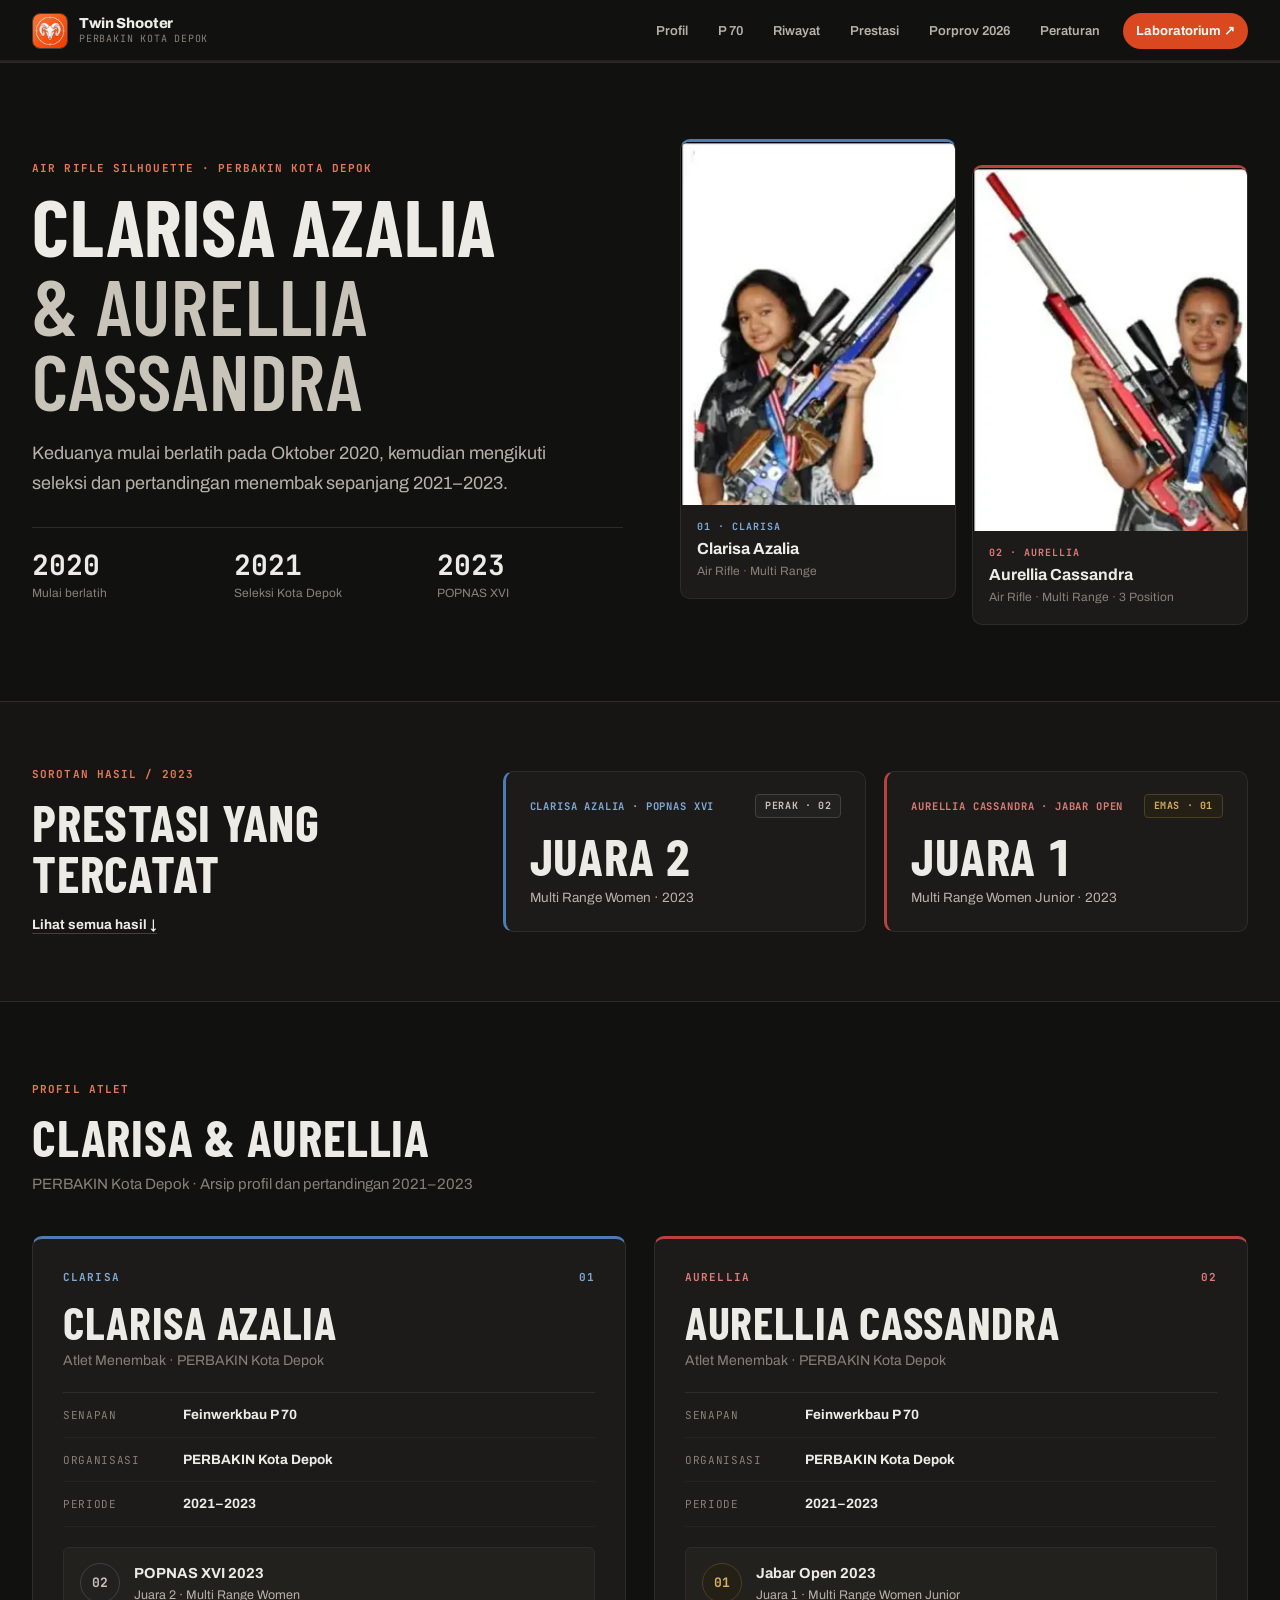
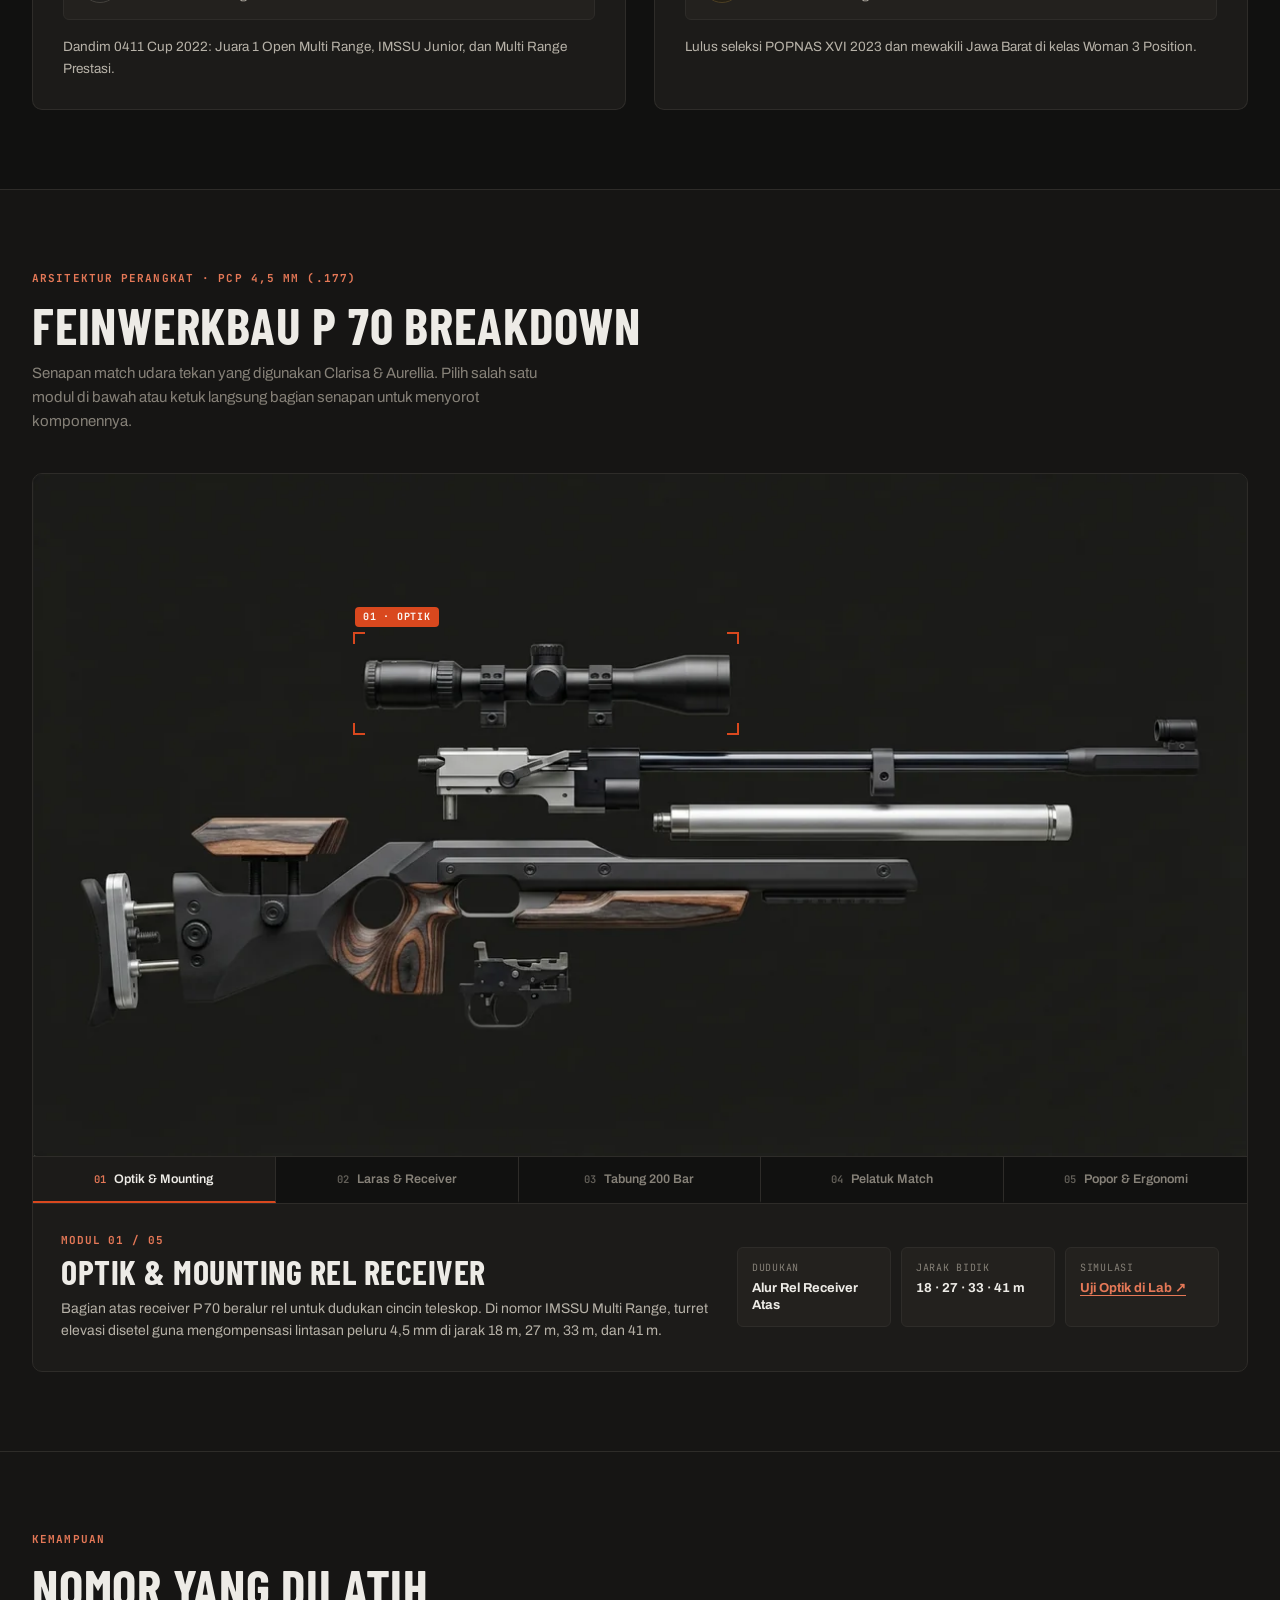
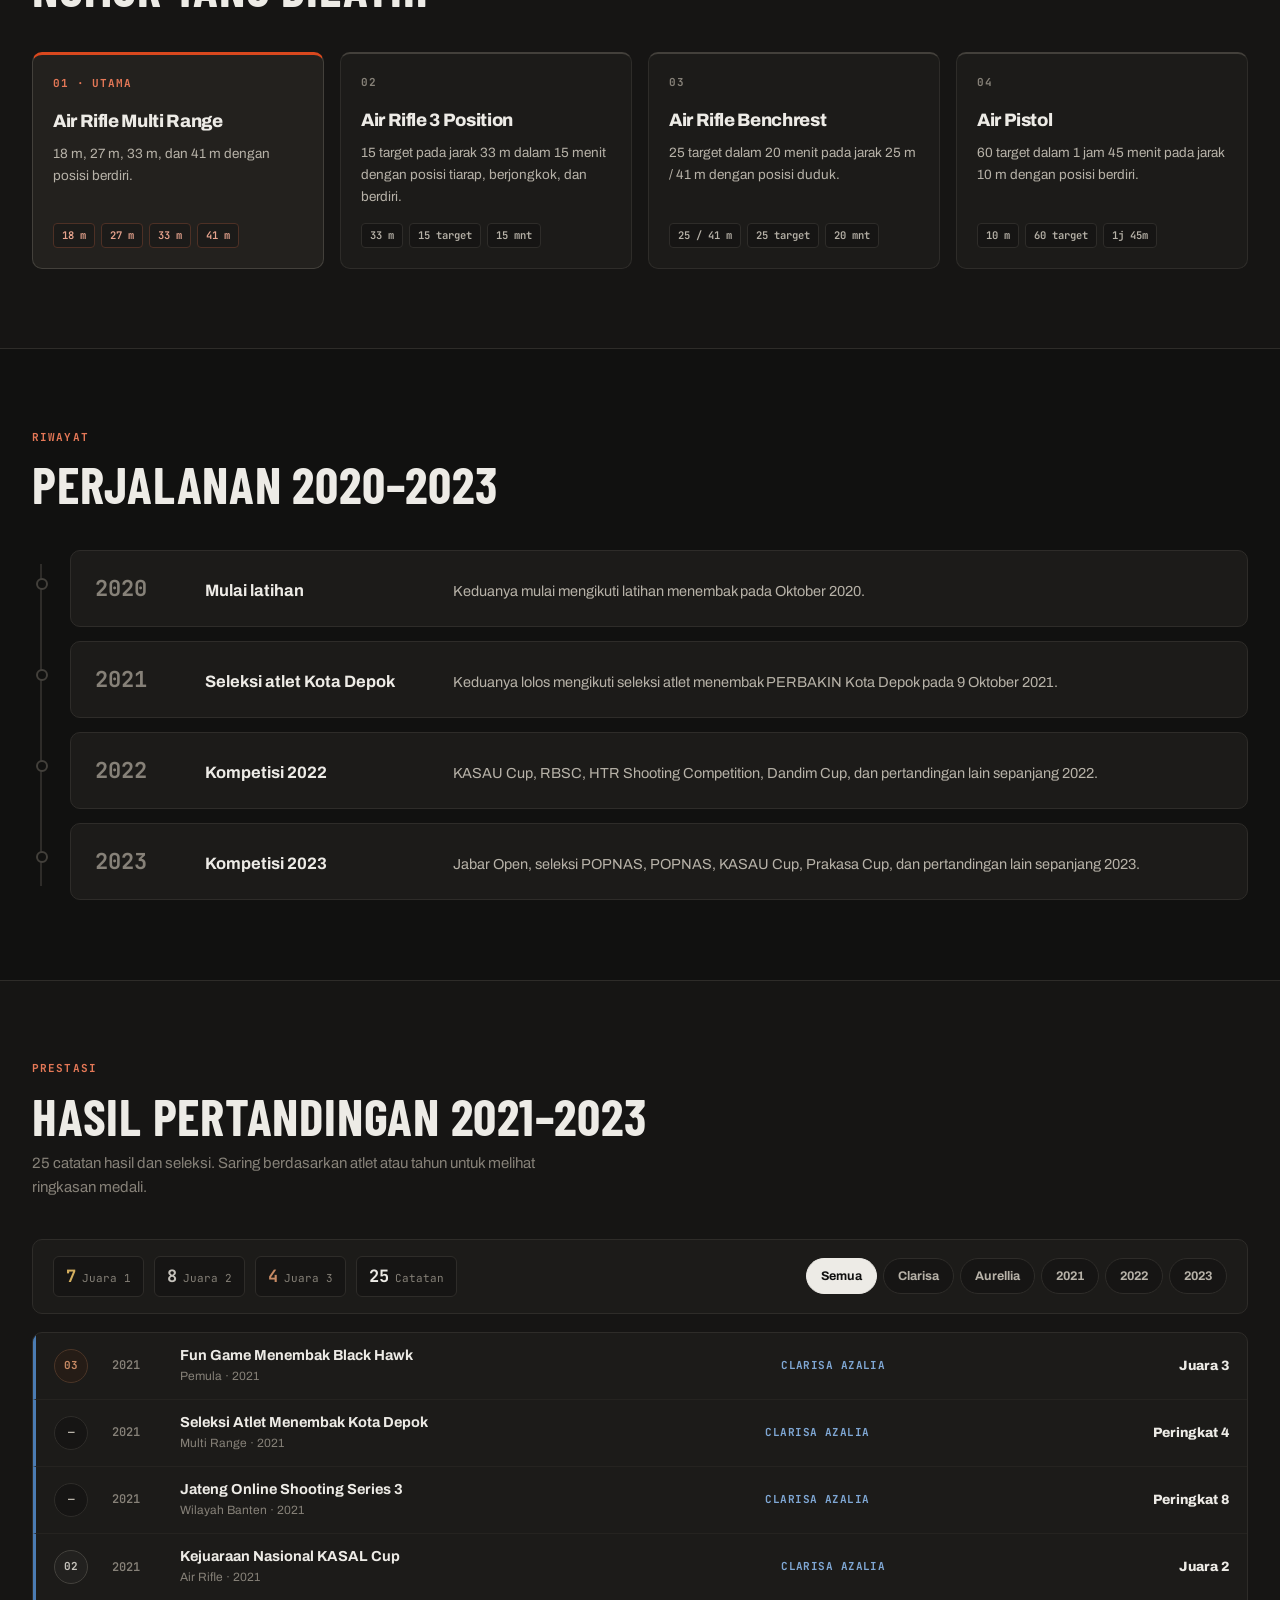
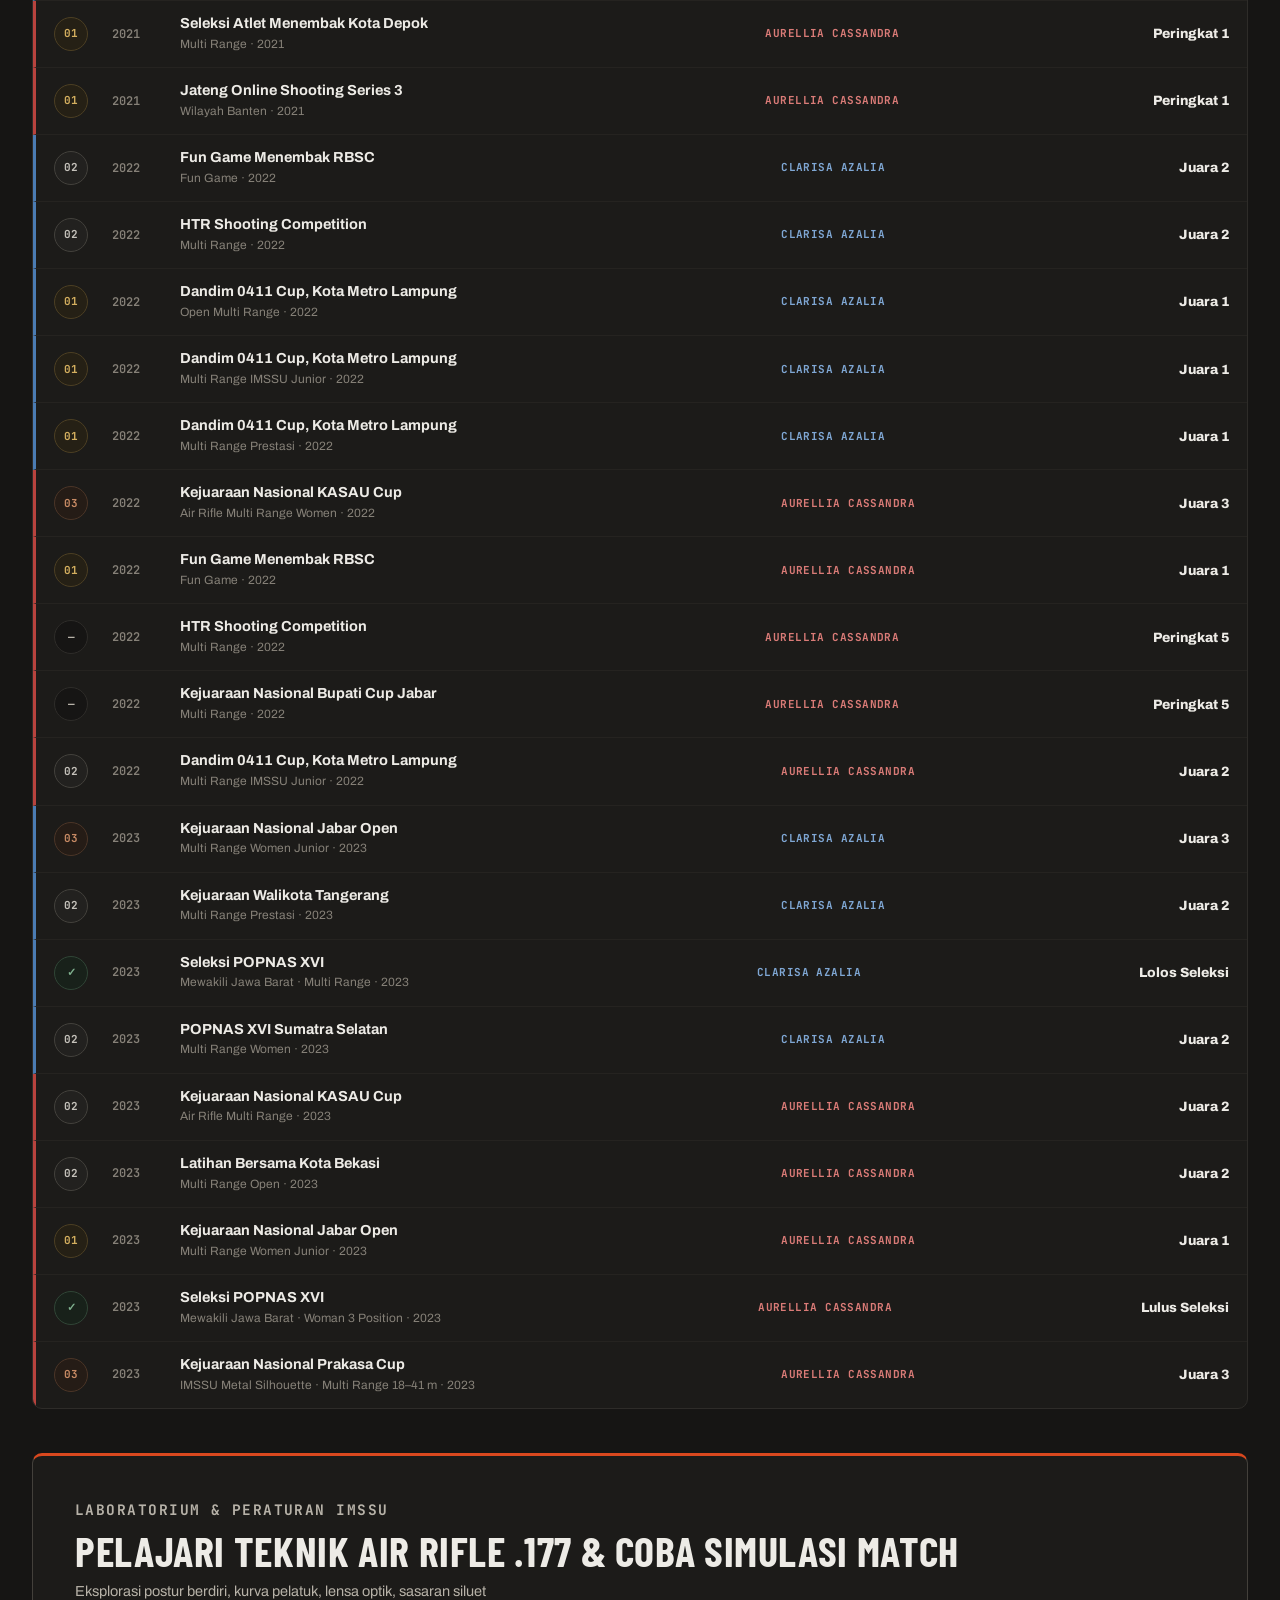
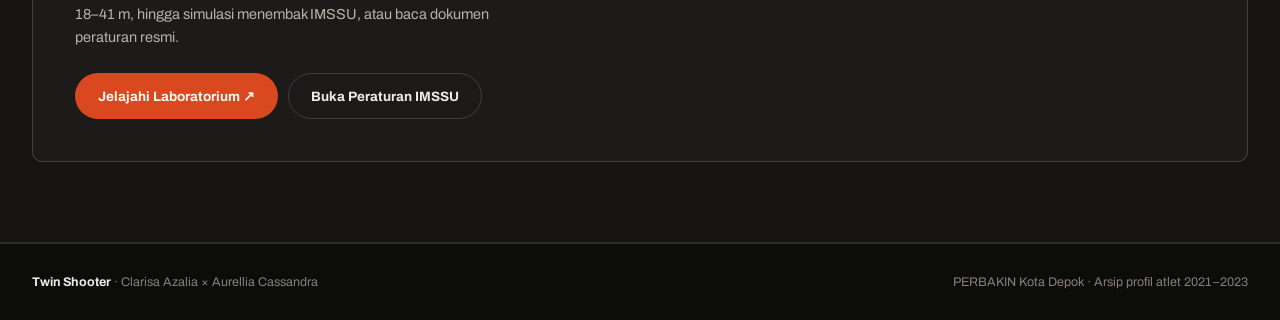
==== commit e1fcd4d7: "Fix homepage canonical to absolute URL Lighthouse SEO audit on the live homepage (23 Nov 2026) faile" ====
--- a/index.html
+++ b/index.html
@@ -7,7 +7,7 @@
   <meta name="description" content="Latihan menembak IMSSU di Depok bersama Clarisa Azalia &amp; Aurellia Cassandra, PERBAKIN Kota Depok. Tim IMSSU Depok raih 2 emas 1 perunggu di Porprov XV Jawa Barat 2026." />
   <title>Twin Shooter: Latihan Menembak IMSSU Depok | Clarisa Azalia &amp; Aurellia Cassandra</title>
   <meta name="robots" content="index,follow,max-image-preview:large" />
-  <link rel="canonical" href="/" />
+  <link rel="canonical" href="https://twinshooter.vercel.app/" />
   <link rel="icon" type="image/webp" href="/assets/brand-logo.webp" />
   <meta property="og:type" content="website" />
   <meta property="og:locale" content="id_ID" />
--- a/homepage-editorial.css
+++ b/homepage-editorial.css
@@ -1160,11 +1160,7 @@
   .tl-step p {
     grid-column: 2;
   }
-}
-
-@media (max-width: 720px) {
-  .header-inner { height: 54px; }
-  .brand-sub { display: none; }
+
   .site-nav { display: none; }
 
   section[id] { scroll-margin-top: 72px; }
@@ -1258,6 +1254,11 @@
   .mobile-drawer-inner a:last-of-type {
     border-bottom: 0;
   }
+}
+
+@media (max-width: 720px) {
+  .header-inner { height: 54px; }
+  .brand-sub { display: none; }
 
   .mobile-drawer-inner a.drawer-cta {
     justify-content: center;
@@ -1376,13 +1377,13 @@
   transition: opacity 0.65s cubic-bezier(0.16, 1, 0.3, 1), transform 0.65s cubic-bezier(0.16, 1, 0.3, 1);
 }
 
-.motion-ready .hero-section .kicker { opacity: 1; transform: translate3d(0, 0, 0); transition-delay: 40ms; }
-.motion-ready .hero-title { opacity: 1; transform: translate3d(0, 0, 0); transition-delay: 110ms; }
-.motion-ready .hero-lead { opacity: 1; transform: translate3d(0, 0, 0); transition-delay: 190ms; }
-.motion-ready .hero-actions { opacity: 1; transform: translate3d(0, 0, 0); transition-delay: 260ms; }
-.motion-ready .hero-facts { opacity: 1; transform: translate3d(0, 0, 0); transition-delay: 330ms; }
-.motion-ready .duo-stage .twin-card.is-clarisa { opacity: 1; transform: translate3d(0, 0, 0); transition-delay: 180ms; }
-.motion-ready .duo-stage .twin-card.is-aurellia { opacity: 1; transform: translate3d(0, 0, 0); transition-delay: 280ms; }
+html.js-anim.motion-ready .hero-section .kicker { opacity: 1; transform: translate3d(0, 0, 0); transition-delay: 40ms; }
+html.js-anim.motion-ready .hero-title { opacity: 1; transform: translate3d(0, 0, 0); transition-delay: 110ms; }
+html.js-anim.motion-ready .hero-lead { opacity: 1; transform: translate3d(0, 0, 0); transition-delay: 190ms; }
+html.js-anim.motion-ready .hero-actions { opacity: 1; transform: translate3d(0, 0, 0); transition-delay: 260ms; }
+html.js-anim.motion-ready .hero-facts { opacity: 1; transform: translate3d(0, 0, 0); transition-delay: 330ms; }
+html.js-anim.motion-ready .duo-stage .twin-card.is-clarisa { opacity: 1; transform: translate3d(0, 0, 0); transition-delay: 180ms; }
+html.js-anim.motion-ready .duo-stage .twin-card.is-aurellia { opacity: 1; transform: translate3d(0, 0, 0); transition-delay: 280ms; }
 .motion-ready .twin-card {
   transition: border-color 0.25s ease;
   will-change: transform;
@@ -1401,7 +1402,7 @@
               transform 0.6s cubic-bezier(0.16, 1, 0.3, 1) var(--d, 0ms);
 }
 
-[data-reveal].is-in {
+html.js-anim [data-reveal].is-in {
   opacity: 1;
   transform: translate3d(0, 0, 0);
 }
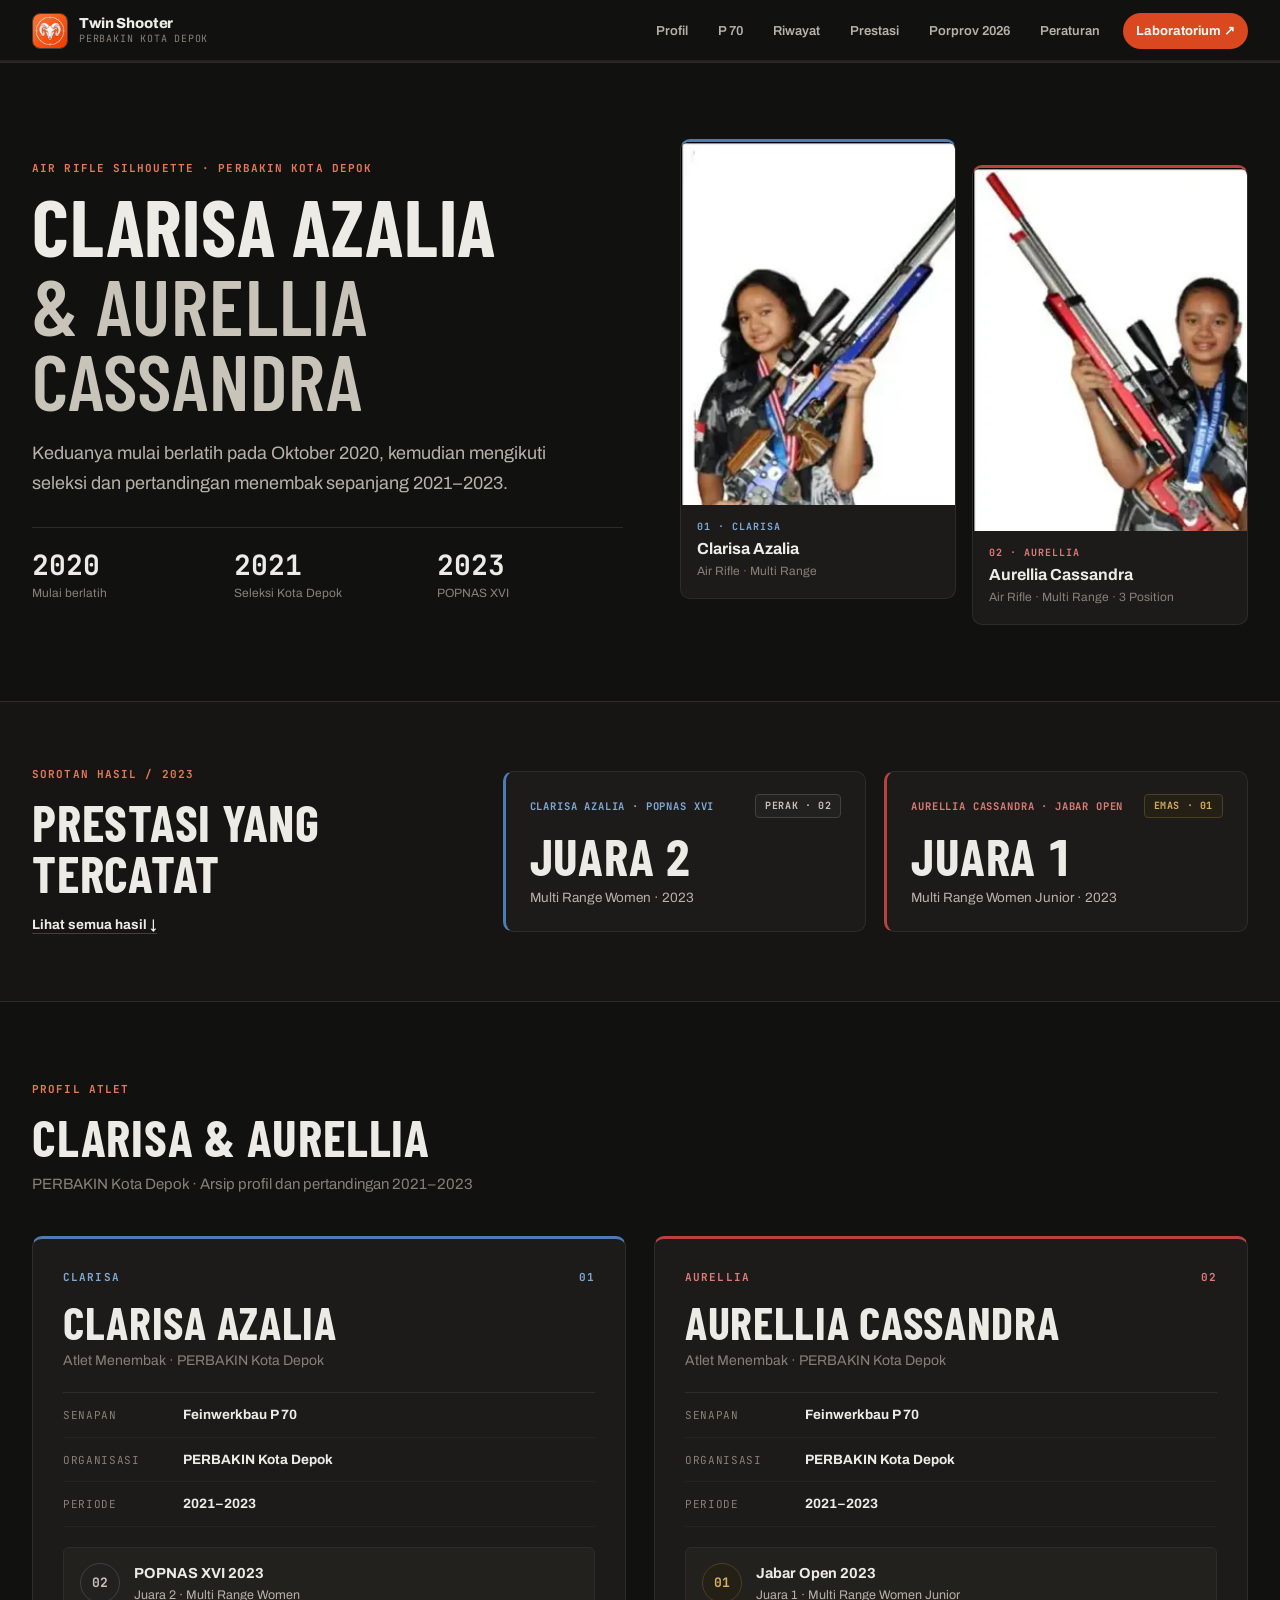
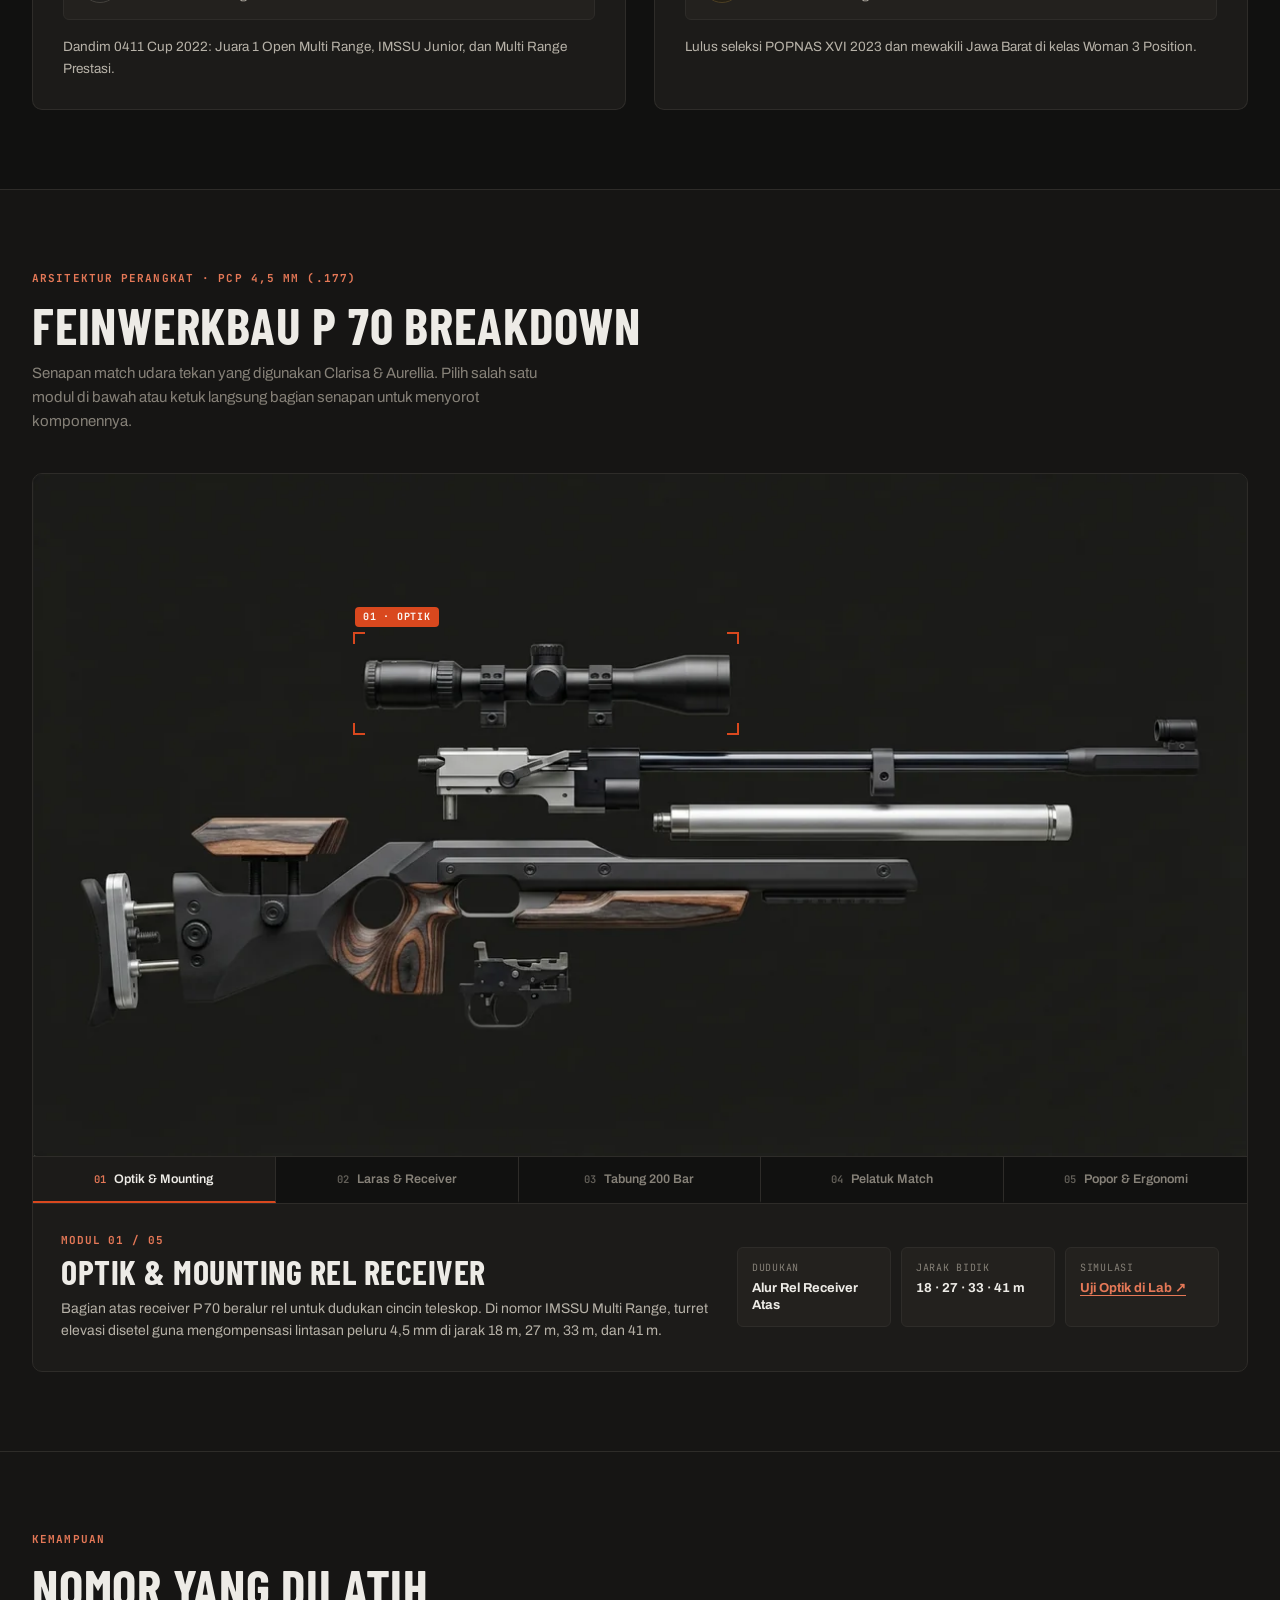
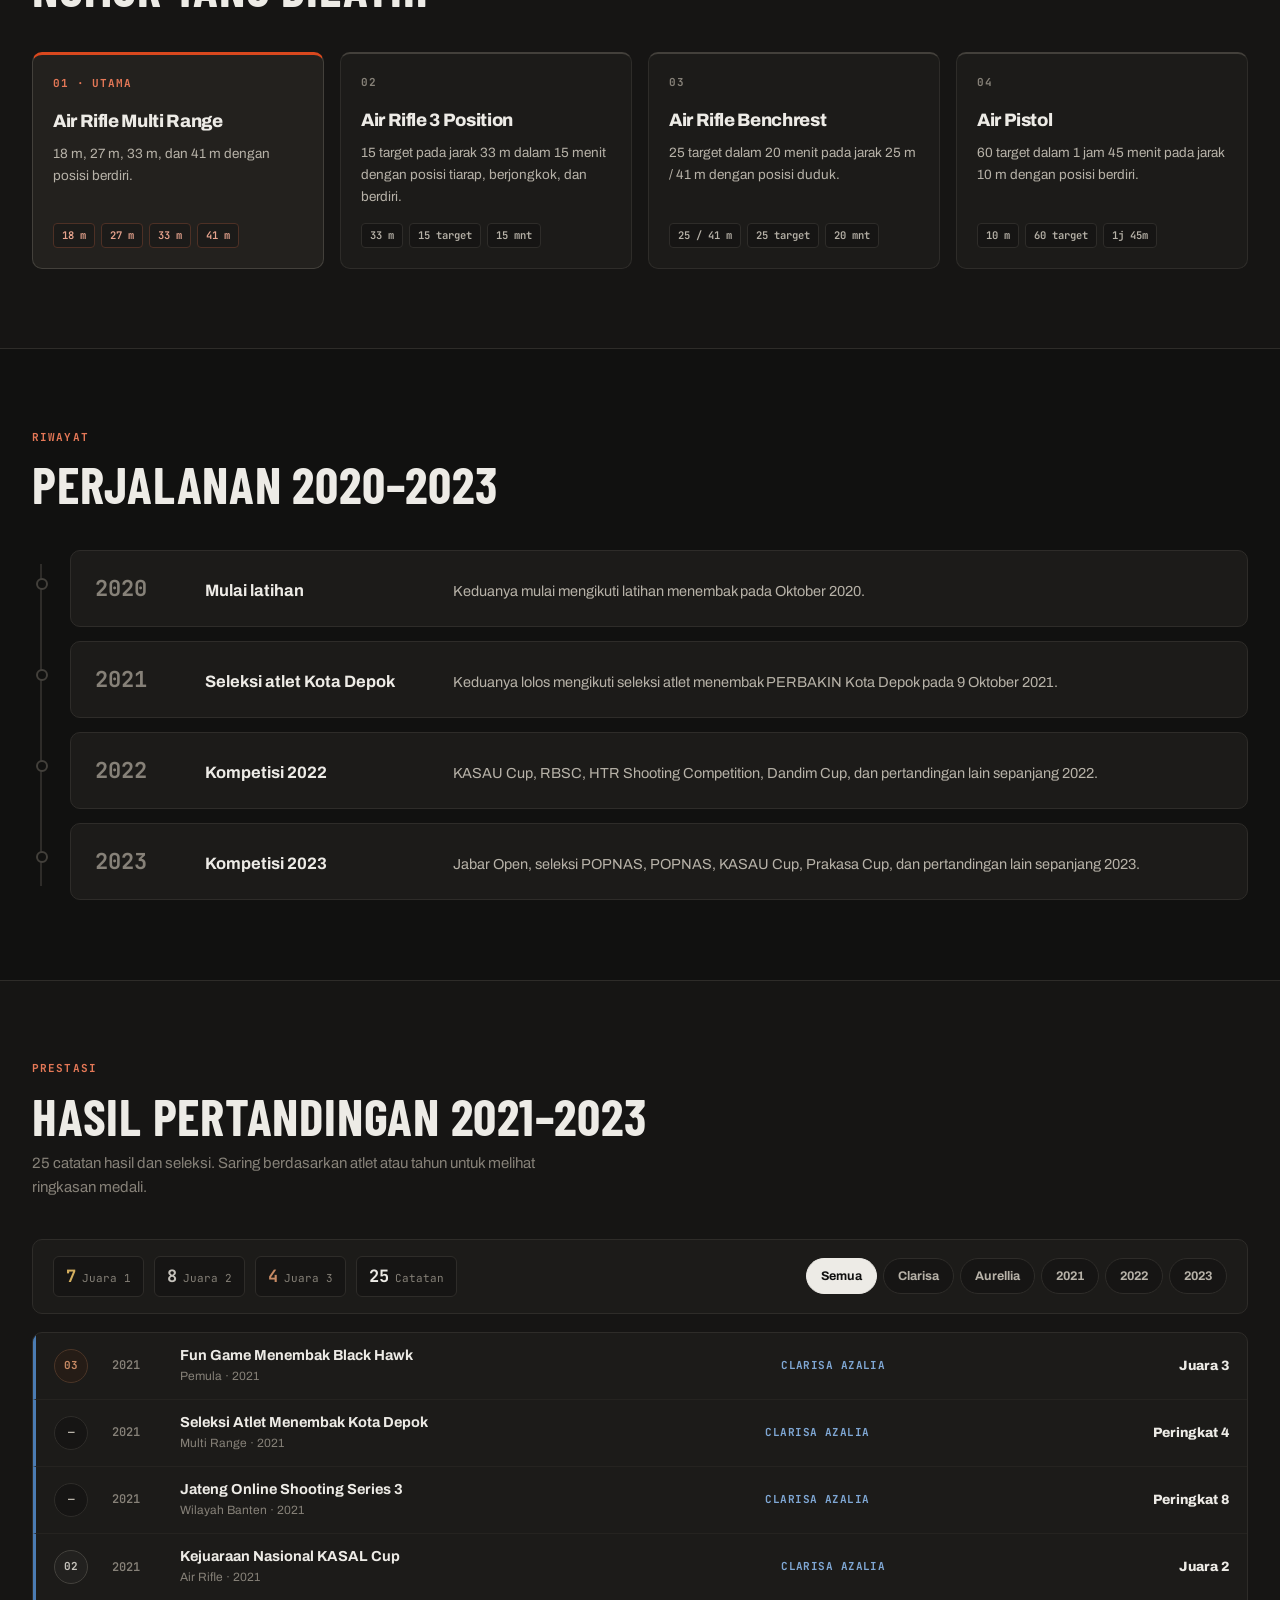
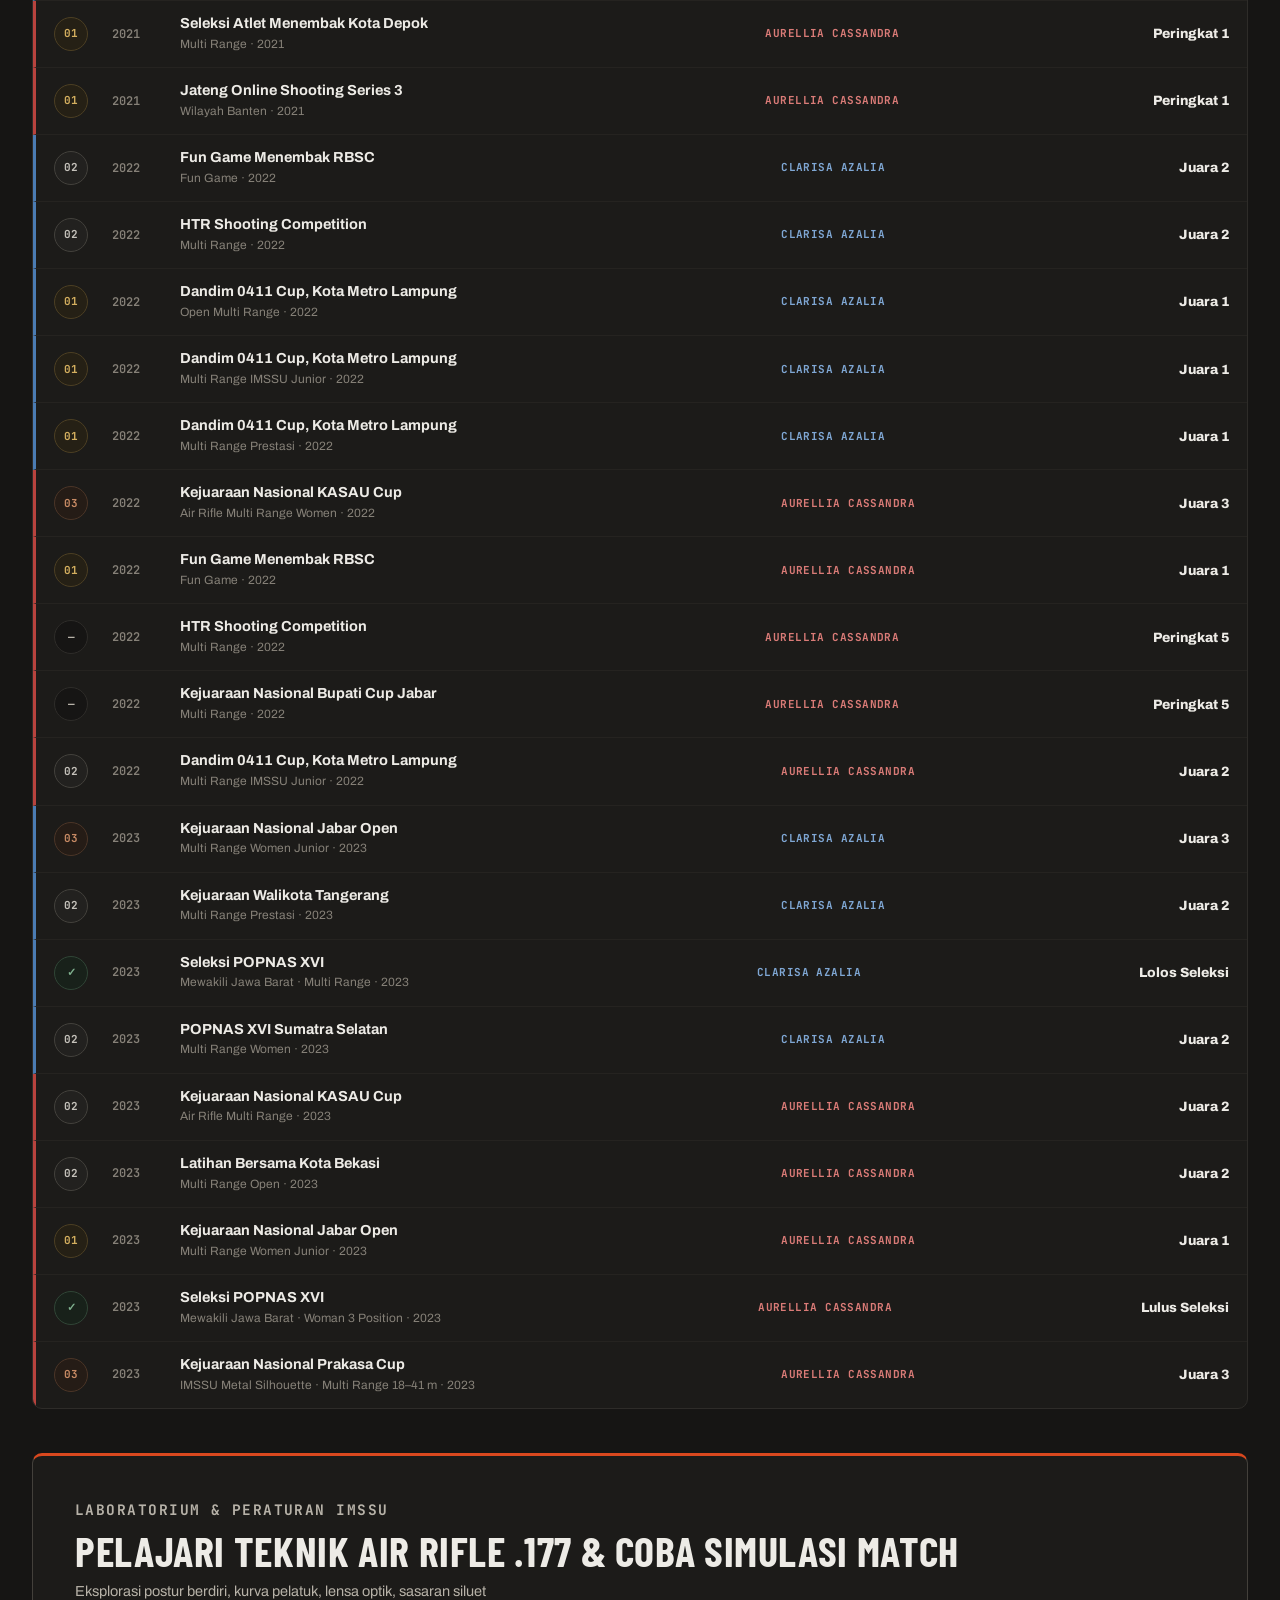
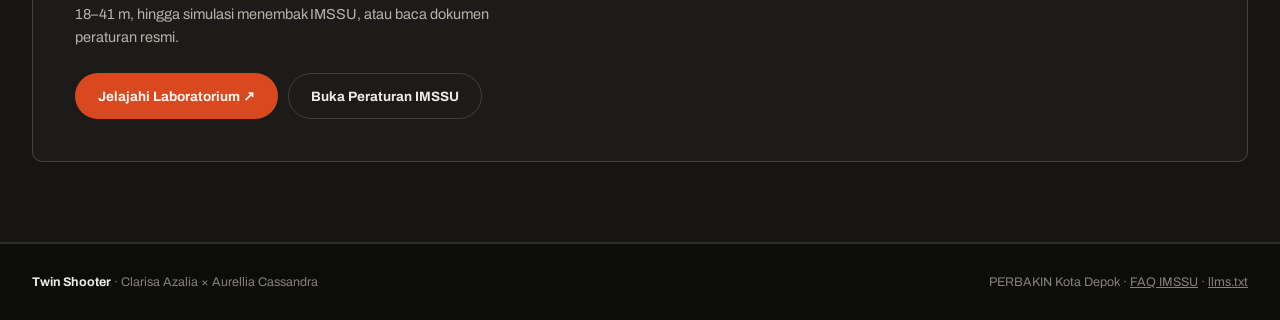
==== commit 1caa2d96: "Install FAQ v2, llms-full.txt, richer JSON-LD, Lab deep links" ====
--- a/index.html
+++ b/index.html
@@ -8,6 +8,8 @@
   <title>Twin Shooter: Latihan Menembak IMSSU Depok | Clarisa Azalia &amp; Aurellia Cassandra</title>
   <meta name="robots" content="index,follow,max-image-preview:large" />
   <link rel="canonical" href="https://twinshooter.vercel.app/" />
+  <link rel="alternate" type="text/plain" href="https://twinshooter.vercel.app/llms.txt" title="Twin Shooter LLMs.txt" />
+  <link rel="alternate" type="text/markdown" href="https://twinshooter.vercel.app/llms-full.txt" title="Twin Shooter Full Markdown Context" />
   <link rel="icon" type="image/webp" href="/assets/brand-logo.webp" />
   <meta property="og:type" content="website" />
   <meta property="og:locale" content="id_ID" />
@@ -18,12 +20,17 @@
   <meta property="og:image" content="https://twinshooter.vercel.app/assets/twin-shooter-og.png" />
   <meta property="og:image:width" content="1200" />
   <meta property="og:image:height" content="630" />
+  <meta property="og:image:alt" content="Twin Shooter, profil Clarisa Azalia dan Aurellia Cassandra, atlet menembak IMSSU PERBAKIN Kota Depok" />
   <meta name="twitter:card" content="summary_large_image" />
+  <meta name="twitter:title" content="Twin Shooter | Clarisa Azalia &amp; Aurellia Cassandra" />
+  <meta name="twitter:description" content="Latihan menembak IMSSU di Depok bersama Clarisa Azalia &amp; Aurellia Cassandra, PERBAKIN Kota Depok. Tim IMSSU Depok raih 2 emas 1 perunggu di Porprov XV Jawa Barat 2026." />
+  <meta name="twitter:image" content="https://twinshooter.vercel.app/assets/twin-shooter-og.png" />
+  <meta name="twitter:image:alt" content="Twin Shooter, profil Clarisa Azalia dan Aurellia Cassandra, atlet menembak IMSSU PERBAKIN Kota Depok" />
   <link rel="preconnect" href="https://fonts.googleapis.com" />
   <link rel="preconnect" href="https://fonts.gstatic.com" crossorigin />
   <link href="https://fonts.googleapis.com/css2?family=Archivo:wght@400;500;600;700;800&family=Barlow+Condensed:wght@600;700;800&family=JetBrains+Mono:wght@400;600;700&display=swap" rel="stylesheet" />
   <link rel="preload" as="image" type="image/webp" href="/assets/clarisa.webp" fetchpriority="high" />
-  <script type="application/ld+json">{"@context":"https://schema.org","@graph":[{"@type":"WebSite","@id":"https://twinshooter.vercel.app/#website","url":"https://twinshooter.vercel.app/","name":"Twin Shooter","inLanguage":"id-ID"},{"@type":"AboutPage","@id":"https://twinshooter.vercel.app/#about","url":"https://twinshooter.vercel.app/","name":"Twin Shooter, Clarisa Azalia & Aurellia Cassandra","inLanguage":"id-ID","isPartOf":{"@id":"https://twinshooter.vercel.app/#website"},"about":[{"@id":"https://twinshooter.vercel.app/#clarisa"},{"@id":"https://twinshooter.vercel.app/#aurellia"}]},{"@type":"Person","@id":"https://twinshooter.vercel.app/#clarisa","name":"Clarisa Azalia","affiliation":{"@type":"Organization","name":"PERBAKIN Kota Depok"},"knowsAbout":"Air Rifle Multi Range"},{"@type":"Person","@id":"https://twinshooter.vercel.app/#aurellia","name":"Aurellia Cassandra","affiliation":{"@type":"Organization","name":"PERBAKIN Kota Depok"},"knowsAbout":["Air Rifle Multi Range","Air Rifle 3 Position"]}]}</script>
+  <script type="application/ld+json">{"@context":"https://schema.org","@graph":[{"@type":"Organization","@id":"https://twinshooter.vercel.app/#organization","name":"Twin Shooter","url":"https://twinshooter.vercel.app/","logo":"https://twinshooter.vercel.app/assets/brand-logo.webp","description":"Situs profil, arsip prestasi, dan laboratorium pembelajaran IMSSU Clarisa Azalia dan Aurellia Cassandra, atlet menembak PERBAKIN Kota Depok."},{"@type":"WebSite","@id":"https://twinshooter.vercel.app/#website","url":"https://twinshooter.vercel.app/","name":"Twin Shooter","inLanguage":"id-ID","publisher":{"@id":"https://twinshooter.vercel.app/#organization"}},{"@type":"AboutPage","@id":"https://twinshooter.vercel.app/#about","url":"https://twinshooter.vercel.app/","name":"Twin Shooter, Clarisa Azalia & Aurellia Cassandra","inLanguage":"id-ID","dateModified":"2026-11-23","isPartOf":{"@id":"https://twinshooter.vercel.app/#website"},"about":[{"@id":"https://twinshooter.vercel.app/#clarisa"},{"@id":"https://twinshooter.vercel.app/#aurellia"},{"@id":"https://twinshooter.vercel.app/#feinwerkbau-p70"}]},{"@type":"Person","@id":"https://twinshooter.vercel.app/#clarisa","name":"Clarisa Azalia","image":"https://twinshooter.vercel.app/assets/clarisa.webp","description":"Atlet menembak air rifle IMSSU PERBAKIN Kota Depok sejak 2020. Peraih emas individu dan emas beregu Porprov XV Jawa Barat 2026 serta Juara 2 POPNAS XVI 2023.","affiliation":{"@type":"Organization","name":"PERBAKIN Kota Depok"},"knowsAbout":["IMSSU","Air Rifle Multi Range","Feinwerkbau P 70"],"award":["Medali Emas Individu IMSSU Multi Range Porprov XV Jawa Barat 2026 (360 poin)","Medali Emas Beregu IMSSU Multi Range Porprov XV Jawa Barat 2026 (1.040 poin)","Juara 2 Multi Range Women POPNAS XVI 2023"]},{"@type":"Person","@id":"https://twinshooter.vercel.app/#aurellia","name":"Aurellia Cassandra","image":"https://twinshooter.vercel.app/assets/aurellia.webp","description":"Atlet menembak air rifle IMSSU PERBAKIN Kota Depok sejak 2020. Peraih emas beregu dan perunggu individu Porprov XV Jawa Barat 2026 serta Juara 1 Jabar Open 2023.","affiliation":{"@type":"Organization","name":"PERBAKIN Kota Depok"},"knowsAbout":["IMSSU","Air Rifle Multi Range","Air Rifle 3 Position","Feinwerkbau P 70"],"award":["Medali Emas Beregu IMSSU Multi Range Porprov XV Jawa Barat 2026 (1.040 poin)","Medali Perunggu Individu IMSSU Multi Range Porprov XV Jawa Barat 2026 (350 poin)","Juara 1 Multi Range Women Junior Jabar Open 2023"]},{"@type":"Thing","@id":"https://twinshooter.vercel.app/#feinwerkbau-p70","name":"Feinwerkbau P 70","url":"https://twinshooter.vercel.app/#p70-showcase","image":"https://twinshooter.vercel.app/assets/p70-exploded.webp","description":"Senapan angin match udara tekan (PCP) kaliber 4,5 mm (.177), laras 425 mm, tabung 200 bar lepas-pasang, pelatuk match 2-tahap, bobot sekitar 4,9 kg (3,55 kg Junior)."}]}</script>
   <link rel="stylesheet" href="/homepage-editorial.css" />
 </head>
 <body>
@@ -221,8 +228,24 @@
             <div class="p70-specs-grid">
               <div><span id="p70Spec1L">DUDUKAN</span><strong id="p70Spec1V">Alur Rel Receiver Atas</strong></div>
               <div><span id="p70Spec2L">JARAK BIDIK</span><strong id="p70Spec2V">18 · 27 · 33 · 41 m</strong></div>
-              <div><span id="p70Spec3L">SIMULASI</span><strong id="p70Spec3V"><a href="/lab">Uji Optik di Lab ↗</a></strong></div>
-            </div>
+              <div><span id="p70Spec3L">SIMULASI</span><strong id="p70Spec3V"><a href="/lab#sec-optics">Uji Optik di Lab ↗</a></strong></div>
+            </div>
+          </div>
+
+          <div class="sr-only" aria-label="Ringkasan lengkap 5 modul Feinwerkbau P 70">
+            <h3>Ringkasan 5 Modul Feinwerkbau P 70</h3>
+            <dl>
+              <dt>01 Optik dan Mounting Rel Receiver</dt>
+              <dd>Bagian atas receiver P 70 beralur rel untuk dudukan cincin teleskop. Di nomor IMSSU Multi Range, turret elevasi disetel guna mengompensasi lintasan peluru 4,5 mm di jarak 18 m, 27 m, 33 m, dan 41 m.</dd>
+              <dt>02 Laras 425 mm dan Receiver Single-Shot</dt>
+              <dd>Laras baja presisi kaliber 4,5 mm (.177) sepanjang 425 mm dengan mekanisme single-shot tuas kokang samping (side lever) dan ruang muat langsung untuk peluru diabolo timah. Diproduksi di Oberndorf, Jerman (1995-2004).</dd>
+              <dt>03 Tabung Udara Tekan 200 Bar (PCP)</dt>
+              <dd>P 70 adalah seri senapan angin udara tekan pertama Feinwerkbau. Tabung aluminium di bawah laras dapat dilepas-pasang dengan tekanan isi maksimal 200 bar, lalu diturunkan regulator internal ke tekanan kerja stabil tiap tembakan.</dd>
+              <dt>04 Unit Pelatuk Match 2-Tahap</dt>
+              <dd>Mekanisme pelatuk match mekanis yang dapat disetel penuh, mulai dari panjang tarikan tahap pertama (first stage), titik henti (breakpoint), bobot tarik, hingga posisi bilah, agar tembakan lepas bersih tanpa hentakan jari.</dd>
+              <dt>05 Popor, Cheekpiece, dan Buttplate</dt>
+              <dd>Popor target dengan sandaran pipi (cheekpiece) dan bantalan bahu (buttplate) yang dapat diatur ketinggian serta sudutnya, ditambah rel bawah untuk menyeimbangkan bobot unit (sekitar 4,9 kg versi standar; 3,55 kg versi Junior).</dd>
+            </dl>
           </div>
         </div>
       </div>
@@ -504,7 +527,7 @@
   <footer class="site-footer">
     <div class="wrap footer-inner">
       <div><strong>Twin Shooter</strong> · Clarisa Azalia × Aurellia Cassandra</div>
-      <div>PERBAKIN Kota Depok · Arsip profil atlet 2021–2023</div>
+      <div>PERBAKIN Kota Depok · <a href="/porprov-2026#faq">FAQ IMSSU</a> · <a href="/llms.txt">llms.txt</a></div>
     </div>
   </footer>
   <script defer src="/homepage-motion.js"></script>
